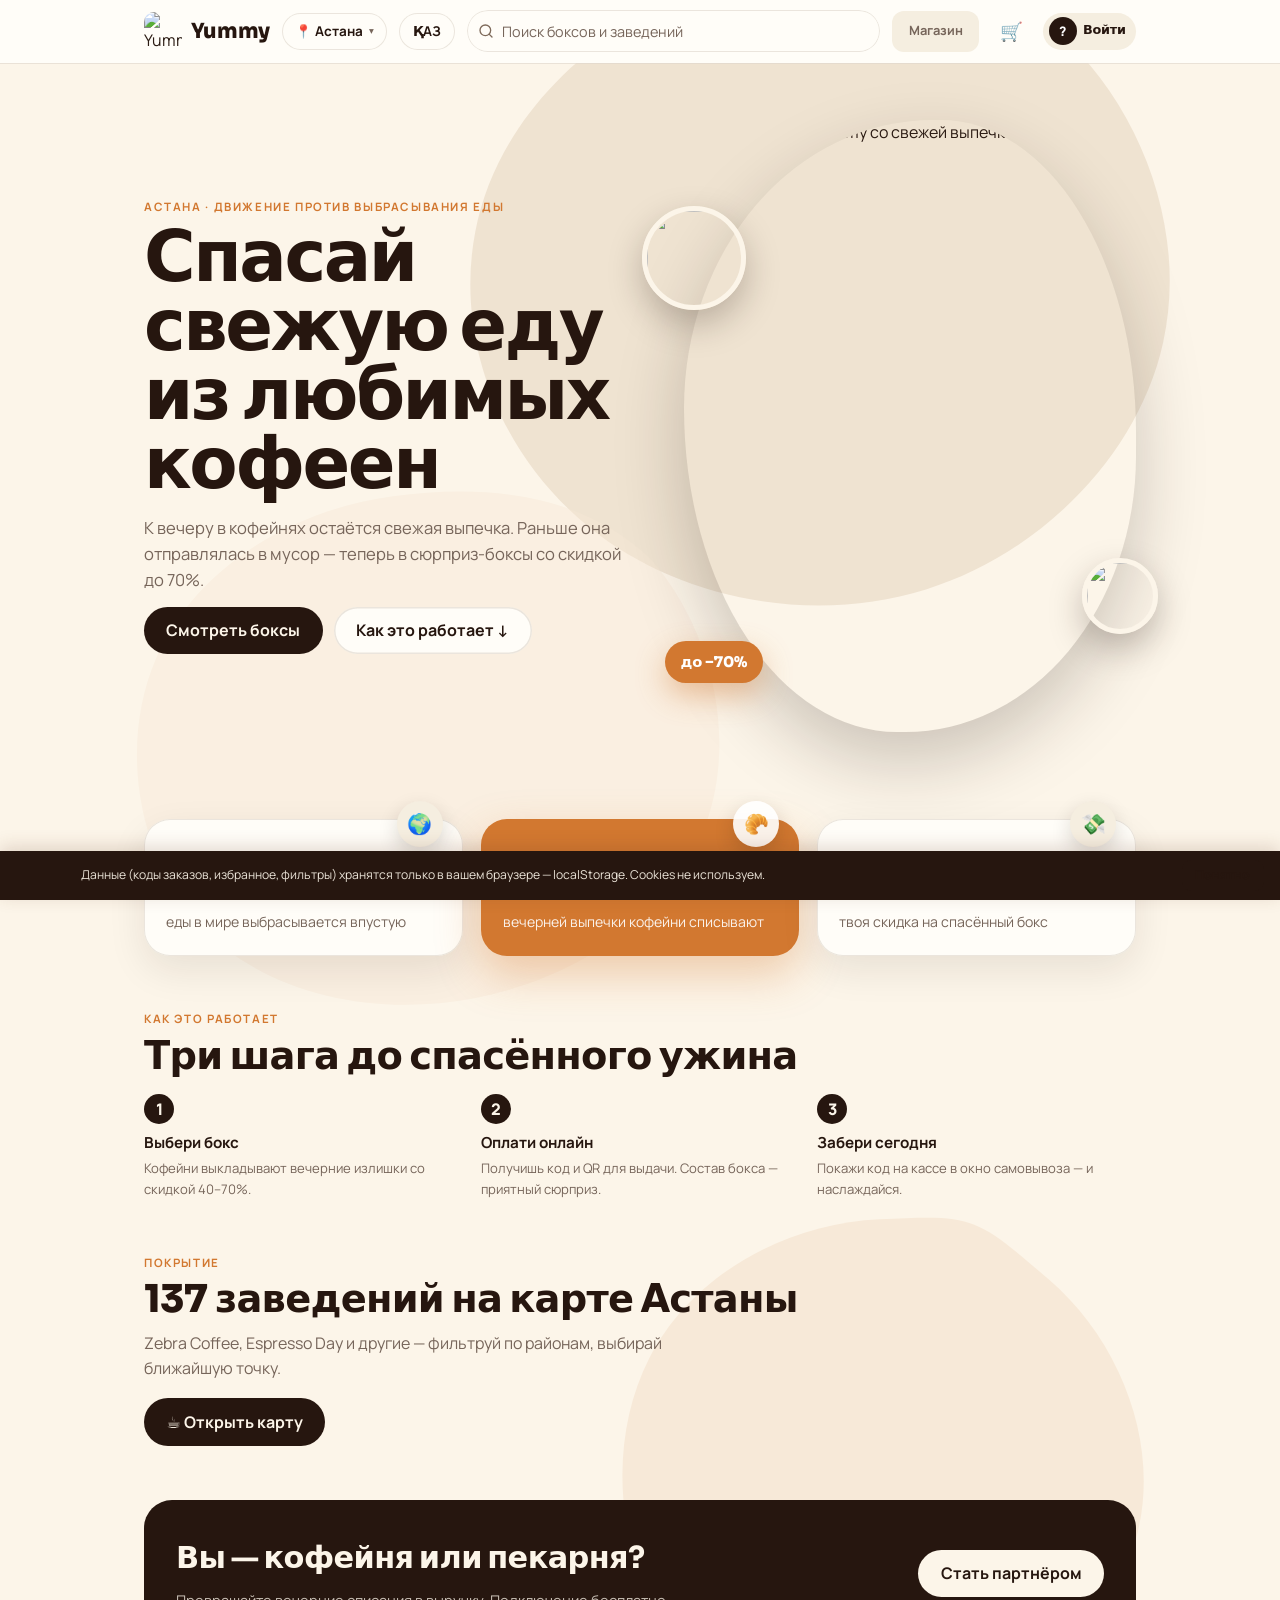
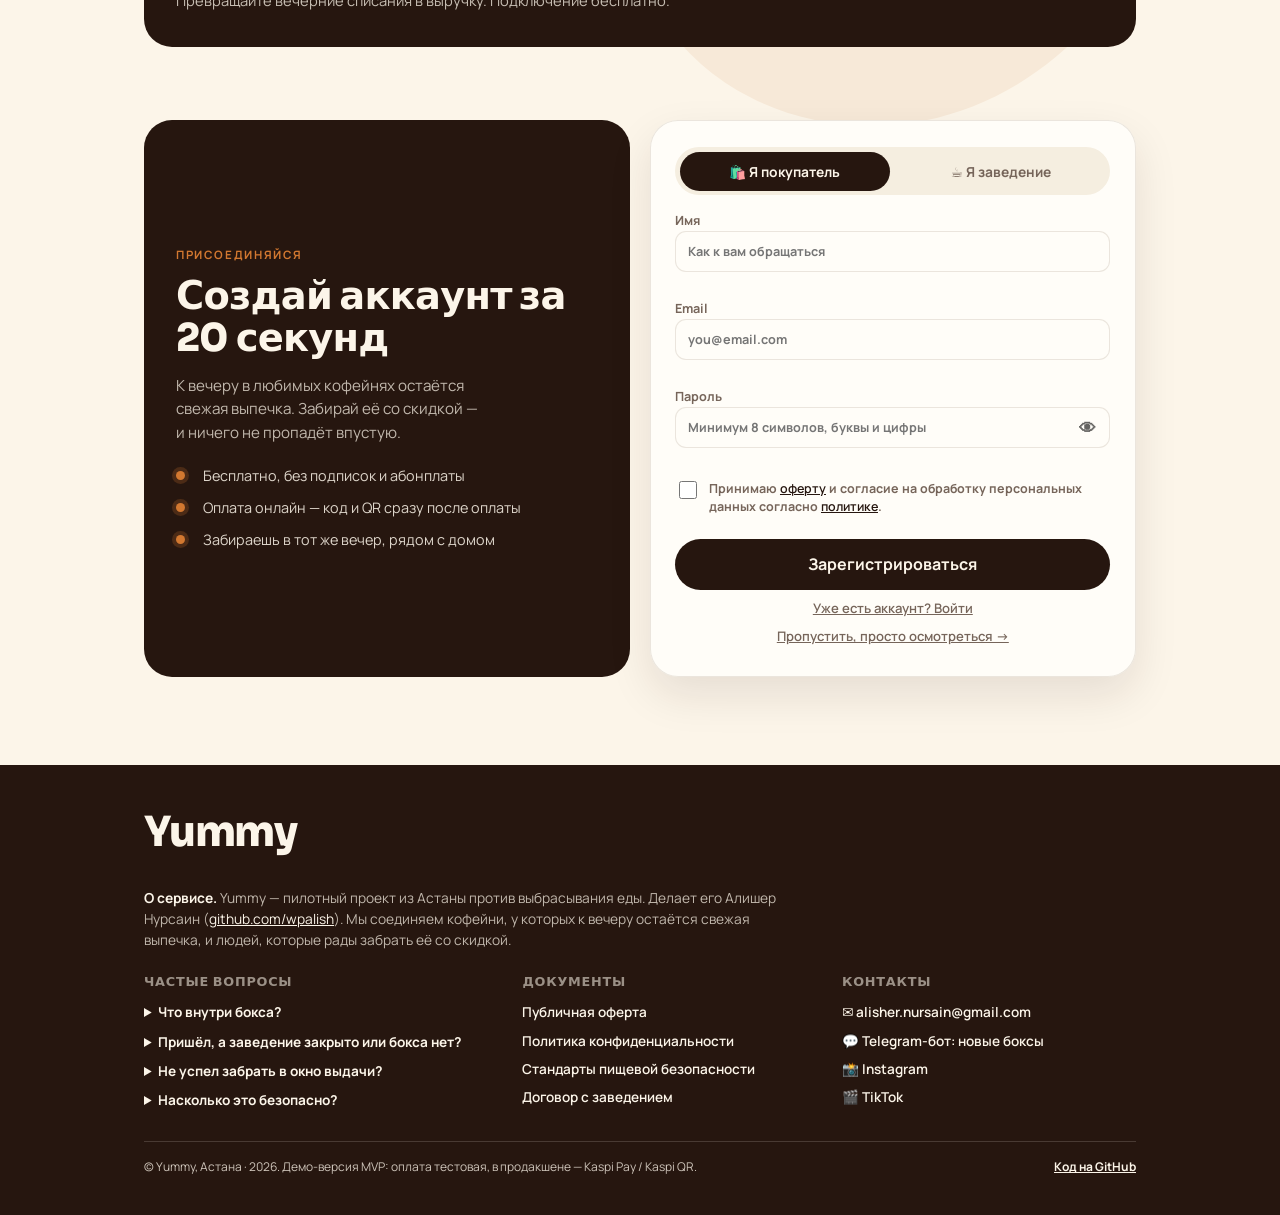
==== app/static/index.html @ cc829518 "feat(checkout): отдельный экран оформления заказа Фаза 4 редизайна — финальная. Оплата переехала из " ====
<!doctype html>
<html lang="ru">
<head>
<meta charset="utf-8" />
<meta name="viewport" content="width=device-width, initial-scale=1" />
<title>Yummy — сюрприз-боксы со скидкой до 70% · Астана</title>
<meta name="description" content="Yummy — сервис спасения еды в Астане: кофейни и пекарни продают свежие остатки дня сюрприз-боксами со скидкой 40–70%. Бронируй онлайн, забирай рядом." />
<meta name="theme-color" content="#FAF4E8" />
<meta property="og:title" content="Yummy — спасай еду, экономь" />
<meta property="og:description" content="Сюрприз-боксы из кофеен и пекарен Астаны со скидкой до 70%. Бронируй и забирай сегодня." />
<meta property="og:image" content="https://wpalish.github.io/yummy/img/hero.jpg" />
<meta property="og:url" content="https://wpalish.github.io/yummy/" />
<meta property="og:site_name" content="Yummy" />
<meta property="og:locale" content="ru_RU" />
<meta property="og:type" content="website" />
<meta name="twitter:card" content="summary_large_image" />
<link rel="canonical" href="https://wpalish.github.io/yummy/" />
<!-- perf (в духе Gatsby): ранние соединения с CDN + preload hero -->
<link rel="preconnect" href="https://unpkg.com" crossorigin />
<link rel="preconnect" href="https://cdn.jsdelivr.net" crossorigin />
<link rel="preconnect" href="https://fonts.googleapis.com" />
<link rel="preconnect" href="https://fonts.gstatic.com" crossorigin />
<link rel="dns-prefetch" href="https://tile.openstreetmap.org" />
<link rel="stylesheet" href="https://fonts.googleapis.com/css2?family=Sora:wght@700;800&family=Manrope:wght@400;600;700;800&display=swap" />
<link rel="apple-touch-icon" href="/static/img/logo.png" />
<link rel="manifest" href="/static/manifest.json" />
<script type="application/ld+json">{"@context":"https://schema.org","@type":"WebSite","name":"Yummy","url":"https://wpalish.github.io/yummy/","description":"Сюрприз-боксы из кофеен и пекарен Астаны со скидкой до 70%","inLanguage":"ru"}</script>
<link rel="icon" type="image/png" href="/static/img/favicon.png" />
<link rel="stylesheet" href="https://unpkg.com/leaflet@1.9.4/dist/leaflet.css" integrity="sha384-sHL9NAb7lN7rfvG5lfHpm643Xkcjzp4jFvuavGOndn6pjVqS6ny56CAt3nsEVT4H" crossorigin="anonymous" />
<style>
  :root{
    /* дизайн-система из Lovable-макета: тёплый крем + чернильные пилюли, Sora/Manrope */
    --bg:oklch(97.2% .018 82); --card:oklch(99.5% .008 82);
    --brown:oklch(22% .03 45); --brown-l:oklch(42% .035 50);
    --accent:oklch(66% .14 55);
    --yellow:oklch(22% .03 45); --yellow-h:oklch(30% .035 45); --yellow-l:oklch(94% .025 80);
    --cream:oklch(95% .02 82); --cream-d:oklch(91% .022 80); --border:oklch(88% .018 78 / .6);
    --txt:oklch(24% .03 45); --txt2:oklch(52% .028 55); --red:#E84855; --green:#3E9142;
    --ink:oklch(22% .03 45); --on-ink:oklch(97.2% .018 82);
    --ease:cubic-bezier(.16,1,.3,1);
    --font-h:"Sora",ui-sans-serif,system-ui,sans-serif;
    font-family:"Manrope",ui-sans-serif,system-ui,-apple-system,"Segoe UI",Roboto,sans-serif;
  }
  h1,h2,h3,h4,.nm,.pageh,.code{font-family:var(--font-h);letter-spacing:-.02em;}
  *{box-sizing:border-box;}
  /* Декоративные формы лендинга намеренно выходят за контейнер. overflow-x:hidden
     на body НЕ клиппит их (свойство пробрасывается на вьюпорт, body перестаёт быть
     клиппером) — поэтому clip, он режет без создания скролл-контейнера. hidden
     оставлен строкой выше как фолбэк для старых браузеров. */
  html{overflow-x:hidden;overflow-x:clip;}
  body{margin:0;background:var(--bg);color:var(--txt);line-height:1.55;overflow-x:hidden;overflow-x:clip;}
  :focus-visible{outline:3px solid var(--yellow);outline-offset:2px;border-radius:6px;}
  .skip{position:absolute;left:-9999px;top:0;background:var(--brown);color:#fff;padding:.6rem 1rem;
    border-radius:0 0 12px 0;z-index:100;font-weight:700;text-decoration:none;}
  .skip:focus{left:0;}
  button{font:inherit;cursor:pointer;}
  .hidden{display:none !important;}
  img{display:block;}
  a{color:var(--brown);}

  /* ===== HEADER ===== */
  header{position:sticky;top:0;z-index:50;background:var(--card);box-shadow:0 1px 0 var(--border);}
  .topline{display:none;}
  .hwrap{max-width:1024px;margin:0 auto;padding:.65rem 1rem;}
  .hrow{display:flex;align-items:center;gap:.75rem;}
  .logo{display:flex;align-items:center;gap:.55rem;flex:none;}
  .logo img{width:38px;height:38px;border-radius:10px;}
  .logo .nm{font-weight:800;font-size:1.3rem;line-height:1.1;color:var(--ink);}
  .logo .tg{display:none;}
  .loc{display:flex;align-items:center;gap:.35rem;background:var(--card);border:0;border-radius:999px;
    box-shadow:0 0 0 1px var(--border) inset;
    padding:.5rem .85rem;font-size:.84rem;font-weight:700;color:var(--ink);white-space:nowrap;}
  .loc:hover{background:var(--cream-d);}
  .search{flex:1;min-width:0;}
  .search input{width:100%;height:42px;border:0;border-radius:999px;background:var(--card);color:var(--txt);
    font:inherit;font-size:.9rem;padding:0 .9rem 0 2.2rem;outline:none;box-shadow:0 0 0 1px var(--border) inset;
    background-image:url("data:image/svg+xml,%3Csvg xmlns='http://www.w3.org/2000/svg' width='16' height='16' viewBox='0 0 24 24' fill='none' stroke='%237E6A5A' stroke-width='2' stroke-linecap='round' stroke-linejoin='round'%3E%3Ccircle cx='11' cy='11' r='8'/%3E%3Cline x1='21' y1='21' x2='16.65' y2='16.65'/%3E%3C/svg%3E");
    background-repeat:no-repeat;background-position:11px center;}
  .search input::placeholder{color:var(--txt2);}
  .search input:focus{box-shadow:0 0 0 2px var(--yellow) inset;}
  .hbtn{position:relative;width:40px;height:40px;border:0;background:transparent;border-radius:12px;font-size:1.15rem;flex:none;}
  .hbtn:hover{background:var(--cream);}
  .hbtn .cnt{position:absolute;top:-2px;right:-2px;background:var(--red);color:#fff;font-size:.6rem;font-weight:800;
    min-width:15px;height:15px;border-radius:99px;display:grid;place-items:center;padding:0 3px;}
  .roles{display:none;gap:.2rem;background:var(--cream);padding:.22rem;border-radius:12px;flex:none;}
  .roles button{border:0;background:transparent;color:var(--txt2);font-weight:700;font-size:.8rem;padding:.42rem .8rem;border-radius:9px;}
  .roles button.on{background:var(--brown);color:#fff;}
  .acct{display:flex;align-items:center;gap:.4rem;border:0;background:var(--cream);border-radius:99px;padding:.3rem .35rem;flex:none;}
  .acct:hover{background:var(--cream-d);}
  .acct .av{width:28px;height:28px;border-radius:50%;background:var(--brown);color:#fff;display:grid;place-items:center;font-weight:800;font-size:.82rem;flex:none;}
  .acct .nm{font-size:.8rem;font-weight:700;color:var(--brown);max-width:90px;overflow:hidden;text-overflow:ellipsis;white-space:nowrap;padding-right:.3rem;}
  @media(max-width:559px){ .acct .nm{display:none;} }
  .msearch{margin-top:.6rem;}
  @media(min-width:760px){ .roles{display:flex;} .msearch{display:none;} }
  @media(max-width:759px){ .search.desk{display:none;} .logo .txt{display:none;} }

  main{max-width:1024px;margin:0 auto;padding:0 1rem 6rem;}
  @media(min-width:760px){ main{padding-bottom:3rem;} }

  /* ===== ЧИПЫ ===== */
  .cats{display:flex;gap:.55rem;overflow-x:auto;padding:.9rem 0 .25rem;scrollbar-width:none;}
  .cats::-webkit-scrollbar{display:none;}
  .cat{display:flex;flex-direction:row;align-items:center;gap:.35rem;border:0;background:var(--card);
    box-shadow:0 0 0 1px var(--border) inset;border-radius:999px;padding:.5rem 1rem;flex:none;
    font-size:.84rem;font-weight:600;color:var(--txt);transition:transform .15s var(--ease);}
  .cat .ic{font-size:1rem;}
  .cat.on{background:var(--ink);color:var(--on-ink);box-shadow:none;font-weight:700;}
  .cat:hover{transform:translateY(-1px);}
  .dists{display:flex;gap:.45rem;overflow-x:auto;padding:.65rem 0 .15rem;scrollbar-width:none;}
  .dists::-webkit-scrollbar{display:none;}
  .dist{border:0;background:var(--card);box-shadow:0 0 0 1px var(--border) inset;color:var(--txt2);
    font-size:.8rem;font-weight:600;padding:.42rem .85rem;border-radius:99px;white-space:nowrap;flex:none;}
  .dist.on{background:var(--brown);color:#fff;box-shadow:none;}

  /* ===== HERO ===== */
  .promo{margin-top:1.6rem;padding:0 0 .3rem;}
  .promo h1{margin:0;font-size:clamp(2.1rem,5vw,3rem);font-weight:800;color:var(--ink);line-height:1.05;}
  .promo .sub{margin-top:.55rem;font-size:.95rem;font-weight:500;color:var(--txt2);max-width:560px;}
  .cta-row{display:flex;align-items:center;gap:.7rem;margin-top:.9rem;flex-wrap:wrap;}
  .cta{border:0;border-radius:999px;font-weight:700;padding:.7rem 1.4rem;background:var(--ink);color:var(--on-ink);
    transition:background .15s,transform .15s var(--ease);}
  .cta:hover{background:var(--yellow-h);transform:translateY(-1px);}
  .caption{display:block;color:var(--accent);font-size:.72rem;font-weight:700;letter-spacing:.14em;text-transform:uppercase;margin-bottom:.4rem;}
  .cta-note{font-size:.76rem;font-weight:700;color:var(--brown-l);}
  .suggest{margin-top:2rem;display:flex;align-items:center;justify-content:space-between;gap:1.2rem;flex-wrap:wrap;
    background:var(--card);border-radius:24px;box-shadow:0 0 0 1px var(--border) inset;padding:1.5rem 1.6rem;}
  .suggest h3{margin:0;font-size:1.35rem;color:var(--ink);}
  .suggest p{margin:.25rem 0 0;color:var(--txt2);font-size:.9rem;}
  .suggest a{text-decoration:none;flex:none;}

  .sechead{display:flex;align-items:center;justify-content:space-between;margin:1.4rem 0 .8rem;gap:.8rem;}
  .sechead h2{margin:0;font-size:1.1rem;font-weight:800;color:var(--brown);}
  .viewtgl{display:flex;gap:.2rem;background:var(--cream);padding:.2rem;border-radius:10px;}
  .viewtgl button{border:0;background:transparent;color:var(--txt2);font-weight:700;font-size:.76rem;padding:.32rem .7rem;border-radius:8px;}
  .viewtgl button.on{background:var(--card);color:var(--brown);box-shadow:0 1px 3px rgba(101,54,36,.15);}
  #map{height:100%;min-height:380px;border-radius:20px;box-shadow:0 0 0 1px var(--border) inset;z-index:1;}
  .sectools{display:flex;align-items:center;gap:.5rem;}
  #sortBy{width:auto;font-size:.78rem;font-weight:700;color:var(--txt2);padding:.38rem 1.6rem .38rem .7rem;
    border-radius:10px;background:var(--cream);border:0;box-shadow:0 0 0 1px var(--border) inset;cursor:pointer;
    appearance:none;background-image:linear-gradient(45deg,transparent 50%,var(--txt2) 50%),
      linear-gradient(135deg,var(--txt2) 50%,transparent 50%);
    background-position:calc(100% - 15px) 52%,calc(100% - 10px) 52%;
    background-size:5px 5px,5px 5px;background-repeat:no-repeat;}

  /* Карта — сплит: слева прокручиваемый список боксов, справа липкая карта */
  .storesplit{display:grid;grid-template-columns:360px 1fr;gap:1rem;align-items:start;}
  .mapwrap{position:relative;height:min(74vh,660px);}
  .msidebar{max-height:min(74vh,660px);overflow-y:auto;display:flex;flex-direction:column;gap:.55rem;
    padding-right:.25rem;scrollbar-width:thin;}
  .geobtn{position:absolute;right:.75rem;bottom:.75rem;z-index:400;background:var(--card);color:var(--ink);
    border:0;border-radius:999px;padding:.55rem .9rem;font-size:.78rem;font-weight:700;
    box-shadow:0 6px 18px oklch(22% .03 45/.22);}
  .geobtn:hover{background:#fff;}
  /* Попап-карточка точки на карте */
  .mpop-wrap .leaflet-popup-content-wrapper{border-radius:18px;padding:0;overflow:hidden;
    box-shadow:0 18px 44px oklch(22% .03 45/.28);}
  .mpop-wrap .leaflet-popup-content{margin:0;width:auto!important;}
  .mpop img{width:100%;height:112px;object-fit:cover;display:block;}
  .mpop-b{padding:.7rem .8rem .8rem;font-family:inherit;}
  .mpop-b b{font-size:.95rem;color:var(--ink);font-family:var(--font-h);}
  .mpop-b .s{font-size:.8rem;color:var(--txt);margin-top:.1rem;}
  .mpop-b .m{font-size:.72rem;color:var(--txt2);margin:.25rem 0 .4rem;}
  .mpop-b .pr{display:flex;align-items:baseline;gap:.4rem;margin-bottom:.55rem;flex-wrap:nowrap;white-space:nowrap;}
  .mpop-b .pr b{font-size:1.15rem;font-family:var(--font-h);}
  .mpop-b .pr s{color:var(--txt2);font-size:.78rem;font-weight:400;}
  .mpop-b .pr .dsc{color:var(--green);font-weight:800;font-size:.78rem;}
  .mpop-cta{width:100%;background:var(--ink);border:0;padding:.6rem;border-radius:999px;font-weight:700;
    color:var(--on-ink);cursor:pointer;font-family:inherit;font-size:.85rem;}
  .mpop-cta:hover{background:var(--yellow-h);}
  .mpop-b .n{font-size:.72rem;color:var(--txt2);text-align:center;margin-top:.35rem;}
  .mpop-b a{display:block;text-align:center;margin-top:.4rem;font-size:.74rem;font-weight:700;}
  /* Строка бокса в сайдбаре: фото, название, заведение, цена */
  .mrow{display:flex;gap:.7rem;align-items:center;background:var(--card);border-radius:16px;padding:.55rem;
    box-shadow:0 0 0 1px var(--border) inset;cursor:pointer;transition:box-shadow .15s,transform .15s var(--ease);}
  .mrow:hover,.mrow.on{box-shadow:0 0 0 2px var(--accent) inset;transform:translateY(-1px);}
  .mrow img{width:56px;height:56px;border-radius:12px;object-fit:cover;flex:none;}
  .mrow .g{min-width:0;flex:1;}
  .mrow b{display:block;font-size:.86rem;color:var(--ink);white-space:nowrap;overflow:hidden;text-overflow:ellipsis;}
  .mrow .v{font-size:.74rem;color:var(--txt2);white-space:nowrap;overflow:hidden;text-overflow:ellipsis;}
  .mrow .p{font-size:.74rem;color:var(--txt2);margin-top:.15rem;}
  .mrow .pr{font-family:var(--font-h);font-weight:800;font-size:.95rem;color:var(--ink);flex:none;}
  @media(max-width:860px){
    .storesplit{grid-template-columns:1fr;}
    .mapwrap{height:340px;}
    .msidebar{max-height:none;}
  }

  /* ===== ОФОРМЛЕНИЕ ЗАКАЗА ===== */
  .ck-back{background:0;border:0;color:var(--txt2);font-weight:700;font-size:.84rem;padding:.4rem 0;margin-top:1rem;}
  .ck-back:hover{color:var(--ink);}
  .ckgrid{display:grid;grid-template-columns:1.15fr .85fr;gap:1.2rem;align-items:start;}
  @media(max-width:860px){ .ckgrid{grid-template-columns:1fr;} }
  .ckc{background:var(--card);border-radius:24px;padding:1.3rem 1.4rem;margin-bottom:1.1rem;
    box-shadow:0 12px 32px oklch(22% .03 45/.07),0 0 0 1px var(--border) inset;}
  .ckc h3{margin:0 0 .9rem;font-size:1.05rem;font-weight:800;color:var(--ink);}
  /* Способ оплаты — плитки; у нас только Kaspi, чужие платёжные бренды не рисуем */
  .paym{display:flex;gap:.7rem;flex-wrap:wrap;}
  .paym label{display:flex;align-items:center;gap:.7rem;flex:1;min-width:190px;margin:0;cursor:pointer;
    background:var(--cream);border-radius:16px;padding:.9rem 1rem;box-shadow:0 0 0 1px var(--border) inset;
    transition:box-shadow .15s;font-size:.9rem;font-weight:700;color:var(--ink);}
  .paym label:has(input:checked){box-shadow:0 0 0 2px var(--ink) inset;background:var(--card);}
  .paym input{width:18px;height:18px;flex:none;accent-color:var(--ink);margin:0;}
  .paym .pay-l{display:flex;align-items:center;gap:.5rem;}
  .paym .kaspi{background:#F14635;color:#fff;font-weight:800;font-size:.72rem;padding:.2rem .5rem;border-radius:6px;}
  .ck-pickup b{color:var(--ink);}
  .ck-map{height:170px;border-radius:14px;margin-top:.7rem;box-shadow:0 0 0 1px var(--border) inset;}
  /* Сводка заказа */
  .cksum{position:sticky;top:5rem;}
  .cksum .ph{width:100%;height:150px;object-fit:cover;border-radius:16px;margin-bottom:.9rem;}
  .cksum .save{color:var(--green);font-weight:800;}
  .ck-total{display:flex;justify-content:space-between;align-items:baseline;padding-top:.7rem;margin-top:.5rem;
    border-top:1px solid var(--border);font-weight:800;color:var(--ink);}
  .ck-total b{font-family:var(--font-h);font-size:1.4rem;}

  /* ===== ЛИЧНЫЙ КАБИНЕТ ===== */
  .acc{display:grid;grid-template-columns:220px 1fr;gap:1.4rem;align-items:start;margin-top:1.4rem;}
  .accnav{position:sticky;top:5rem;display:flex;flex-direction:column;gap:.25rem;background:var(--ink);
    border-radius:22px;padding:.7rem;}
  .accnav button{text-align:left;border:0;background:transparent;color:oklch(97.2% .018 82/.72);
    font-weight:700;font-size:.88rem;padding:.7rem .85rem;border-radius:14px;transition:.15s;}
  .accnav button:hover{background:oklch(97.2% .018 82/.1);color:var(--on-ink);}
  .accnav button.on{background:var(--on-ink);color:var(--ink);}
  .acch{margin:0 0 .9rem;font-family:var(--font-h);font-size:1.5rem;font-weight:800;color:var(--ink);letter-spacing:-.02em;}
  /* «Мой вклад» — крупные карточки с круглой иконкой */
  .impact{display:grid;grid-template-columns:1fr 1fr;gap:1rem;margin-bottom:1.8rem;}
  /* Прямые потомки: иначе стиль карточки достаётся и вложенному блоку с текстом */
  .impact>div{display:flex;align-items:center;gap:1rem;background:var(--card);border-radius:22px;padding:1.3rem;
    box-shadow:0 12px 32px oklch(22% .03 45/.08),0 0 0 1px var(--border) inset;}
  .impact .ic{width:56px;height:56px;border-radius:50%;display:grid;place-items:center;font-size:1.6rem;
    background:var(--cream);flex:none;}
  .impact b{display:block;font-family:var(--font-h);font-size:1.9rem;font-weight:800;color:var(--ink);
    letter-spacing:-.03em;white-space:nowrap;}
  .impact span{font-size:.84rem;color:var(--txt2);}
  @media(max-width:860px){ .acc{grid-template-columns:1fr;} .accnav{position:static;flex-direction:row;overflow-x:auto;}
    .accnav button{white-space:nowrap;} .impact{grid-template-columns:1fr;} }
  /* Таблица заказов */
  .otable{width:100%;border-collapse:collapse;font-size:.86rem;}
  .otable th{text-align:left;font-size:.72rem;text-transform:uppercase;letter-spacing:.05em;color:var(--txt2);
    font-weight:800;padding:.6rem .7rem;border-bottom:1px solid var(--border);}
  .otable td{padding:.75rem .7rem;border-bottom:1px solid var(--border);vertical-align:middle;}
  .otable tr:last-child td{border-bottom:0;}
  .otable .cd{font-weight:800;color:var(--ink);font-family:var(--font-h);}
  .otwrap{background:var(--card);border-radius:22px;padding:.5rem .6rem;overflow-x:auto;
    box-shadow:0 0 0 1px var(--border) inset;}
  /* Сохранённые заведения */
  .savg{display:grid;grid-template-columns:repeat(auto-fill,minmax(210px,1fr));gap:1rem;}
  .savc{position:relative;border-radius:20px;overflow:hidden;background:var(--card);
    box-shadow:0 0 0 1px var(--border) inset;}
  .savc img{width:100%;height:128px;object-fit:cover;}
  .savc .n{display:flex;align-items:center;justify-content:space-between;gap:.5rem;padding:.7rem .8rem;}
  .savc .n b{font-size:.9rem;color:var(--ink);}
  .savc .hb{background:0;border:0;font-size:1.15rem;color:var(--red);cursor:pointer;line-height:1;}

  /* ===== КАРТОЧКИ ===== */
  .grid{display:grid;grid-template-columns:repeat(auto-fill,minmax(255px,1fr));gap:1.1rem;}
  @media(max-width:560px){ .grid{grid-template-columns:repeat(2,1fr);gap:.75rem;} }
  .boxc{display:flex;flex-direction:column;overflow:hidden;border-radius:24px;background:var(--card);
    box-shadow:0 0 0 1px var(--border) inset;transition:box-shadow .15s,transform .15s var(--ease);cursor:pointer;}
  .boxc:hover{box-shadow:0 12px 28px oklch(22% .03 45/.12);transform:translateY(-2px);}
  .boxc .top{position:relative;aspect-ratio:4/3;background:var(--cream) center/cover no-repeat;}
  .bdg{position:absolute;border-radius:999px;font-weight:700;padding:.22rem .65rem;font-size:.74rem;}
  .b-disc{top:.6rem;left:.6rem;background:oklch(22% .03 45/.9);color:var(--on-ink);font-weight:700;}
  .b-left{top:.72rem;right:.75rem;background:transparent;color:rgba(255,255,255,.95);font-size:.72rem;
    font-weight:600;text-shadow:0 1px 6px rgba(0,0,0,.45);padding:0;}
  .b-left.fomo{background:var(--red);color:#fff;text-shadow:none;padding:.22rem .65rem;top:.6rem;}
  .b-cat{display:none;}
  .trow{display:flex;justify-content:space-between;align-items:flex-start;gap:.5rem;}
  .rt{border:0;background:var(--yellow-l);color:var(--brown);border-radius:999px;padding:.2rem .6rem;
    font-size:.74rem;font-weight:700;flex:none;cursor:pointer;}
  .ven{font-size:.84rem;color:var(--txt2);font-weight:600;}
  .meta2{font-size:.76rem;color:var(--txt2);}
  .b-fav{position:absolute;bottom:.5rem;right:.5rem;border:0;width:30px;height:30px;border-radius:50%;
    background:rgba(255,255,255,.94);color:#C9B8A8;font-size:1rem;line-height:1;cursor:pointer;
    transition:transform .15s var(--ease),color .15s;}
  .b-fav:hover{transform:scale(1.12);}
  .b-fav.on{color:var(--red);}
  .boxc .body{display:flex;flex-direction:column;gap:.32rem;padding:.85rem .95rem 1rem;flex:1;}
  .boxc h3{margin:0;font-size:.95rem;font-weight:800;color:var(--brown);line-height:1.28;}
  .boxc .meta{font-size:.76rem;color:var(--txt2);}
  .boxc .meta b{color:var(--brown-l);font-weight:700;}
  .boxc .time{font-size:.74rem;color:var(--txt2);font-weight:600;}
  .boxc .price{margin-top:auto;display:flex;align-items:baseline;gap:.55rem;padding-top:.5rem;}
  .boxc .price b{font-size:1.35rem;color:var(--ink);font-family:var(--font-h);letter-spacing:-.02em;}
  .boxc .price s{font-size:.82rem;color:var(--txt2);}
  .empty{grid-column:1/-1;color:var(--txt2);text-align:center;padding:2.2rem 1rem;font-size:.92rem;}

  /* skeleton */
  .sk{border-radius:16px;overflow:hidden;background:var(--card);box-shadow:0 0 0 1px var(--border) inset;}
  .sk .a{aspect-ratio:4/3;} .sk .b{height:14px;margin:.85rem .95rem .4rem;border-radius:7px;}
  .sk .c{height:11px;margin:0 .95rem .9rem;width:60%;border-radius:7px;}
  .sk .a,.sk .b,.sk .c{background:linear-gradient(90deg,var(--cream) 25%,var(--cream-d) 50%,var(--cream) 75%);
    background-size:200% 100%;animation:shimmer 1.1s infinite;}
  @keyframes shimmer{to{background-position:-200% 0;}}

  /* ===== ГРАФИКИ АДМИНКИ (в духе Dash) ===== */
  .charts{display:grid;grid-template-columns:repeat(3,1fr);gap:.9rem;margin-bottom:1.1rem;}
  @media(max-width:820px){ .charts{grid-template-columns:1fr;} }
  .chart{background:var(--card);box-shadow:0 0 0 1px var(--border) inset;border-radius:16px;padding:1rem 1.1rem;}
  .chart h4{margin:0 0 .7rem;font-size:.76rem;text-transform:uppercase;letter-spacing:.06em;color:var(--txt2);}
  .chart .leg{display:flex;flex-wrap:wrap;gap:.35rem .8rem;margin-top:.6rem;font-size:.76rem;color:var(--txt2);}
  .chart .leg i{display:inline-block;width:9px;height:9px;border-radius:3px;margin-right:.3rem;vertical-align:middle;}
  .chart .brow{display:flex;align-items:center;gap:.55rem;margin:.4rem 0;font-size:.8rem;}
  .chart .brow .nm{flex:none;width:96px;color:var(--txt);white-space:nowrap;overflow:hidden;text-overflow:ellipsis;}
  .chart .brow .bar{flex:1;height:12px;border-radius:6px;background:var(--cream-d);overflow:hidden;}
  .chart .brow .bar i{display:block;height:100%;border-radius:6px;background:var(--accent);transition:width .5s var(--ease);}
  .chart .brow .val{flex:none;font-weight:700;color:var(--brown);font-size:.76rem;}
  .gauge-wrap{position:relative;text-align:center;}
  .gauge-wrap .lbl{position:absolute;left:0;right:0;top:52%;transform:translateY(-50%);font-weight:800;font-size:1.5rem;color:var(--brown);}
  .gauge-wrap .sub{font-size:.74rem;color:var(--txt2);margin-top:-.3rem;}

  /* ===== ЗАВЕДЕНИЯ (venues) ===== */
  .cta.sec2{background:var(--card);color:var(--brown);box-shadow:0 0 0 1.5px var(--border) inset;}
  .cta.sec2:hover{background:var(--cream);}
  /* круглые градиентные чипы сетей (горизонтальный скролл) */
  .chainf{display:flex;gap:.7rem;padding:.5rem 0 .2rem;overflow-x:auto;scrollbar-width:none;}
  .chainf::-webkit-scrollbar{display:none;}
  .chainf button{flex:none;border:0;background:none;display:flex;flex-direction:column;align-items:center;
    gap:.35rem;width:74px;cursor:pointer;color:var(--txt2);font-weight:700;font-size:.72rem;line-height:1.05;
    text-align:center;transition:.15s var(--ease);}
  .chainf button .ring{width:64px;height:64px;border-radius:50%;display:grid;place-items:center;
    background:linear-gradient(140deg,var(--brown),#3d2a1e);box-shadow:0 3px 10px rgba(101,54,36,.2);
    overflow:hidden;transition:.15s var(--ease);}
  .chainf button .ring img{width:100%;height:100%;object-fit:cover;}
  .chainf button .ring .em{font-size:1.5rem;color:#fff;}
  .chainf button.on{color:var(--brown);}
  .chainf button.on .ring{box-shadow:0 0 0 3px var(--card),0 0 0 6px var(--orange,#EE7B4D),0 4px 12px rgba(101,54,36,.28);}
  .chainf button:hover .ring{transform:translateY(-2px);}
  #vmap{height:420px;border-radius:16px;box-shadow:0 0 0 1px var(--border) inset;z-index:1;}
  .venues{display:grid;grid-template-columns:repeat(auto-fill,minmax(300px,1fr));gap:1.1rem;}
  @media(max-width:640px){ .venues{grid-template-columns:1fr;} }
  /* фото-карточка заведения: снимок + тёмная панель снизу */
  .vcard{position:relative;border-radius:22px;overflow:hidden;cursor:pointer;background:var(--ink);
    aspect-ratio:4/3.4;box-shadow:0 6px 20px rgba(101,54,36,.14);transition:transform .18s var(--ease),box-shadow .18s;}
  .vcard:hover{transform:translateY(-3px);box-shadow:0 14px 32px rgba(101,54,36,.22);}
  .vcard .ph{position:absolute;inset:0;width:100%;height:100%;object-fit:cover;}
  .vcard .badge{position:absolute;top:.7rem;left:.7rem;width:42px;height:42px;border-radius:12px;
    background:#fff;padding:3px;box-shadow:0 2px 8px rgba(0,0,0,.25);z-index:2;}
  .vcard .badge img{width:100%;height:100%;object-fit:contain;border-radius:9px;}
  .vcard .badge.em{display:grid;place-items:center;font-size:1.3rem;}
  .vcard .ribbon{position:absolute;top:0;right:.9rem;width:26px;height:38px;z-index:2;
    background:var(--orange,#EE7B4D);clip-path:polygon(0 0,100% 0,100% 100%,50% 82%,0 100%);
    box-shadow:0 2px 6px rgba(0,0,0,.2);}
  .vcard .panel{position:absolute;left:.55rem;right:.55rem;bottom:.55rem;z-index:2;
    background:rgba(28,22,18,.92);backdrop-filter:blur(3px);border-radius:16px;padding:.75rem .85rem;color:#fff;}
  .vcard .panel h3{margin:0;font-size:1.25rem;font-weight:800;color:#fff;letter-spacing:-.02em;
    white-space:nowrap;overflow:hidden;text-overflow:ellipsis;}
  .vcard .panel .row{display:flex;align-items:center;gap:.4rem;margin-top:.2rem;font-size:.82rem;font-weight:700;}
  .vcard .panel .star{color:#FFC53D;}
  .vcard .panel .dot{color:rgba(255,255,255,.5);}
  .vcard .panel .vd{color:rgba(255,255,255,.75);font-weight:600;}
  .vcard .panel .offer{margin-top:.35rem;font-size:.8rem;line-height:1.3;color:rgba(255,255,255,.85);}
  .vcard .panel .offer b{color:var(--orange,#EE7B4D);font-weight:800;}
  .vgroup-h{display:flex;align-items:baseline;gap:.5rem;margin:1.3rem 0 .7rem;}
  .vgroup-h h3{margin:0;font-size:1.02rem;color:var(--brown);font-weight:800;}
  .vgroup-h span{font-size:.8rem;color:var(--txt2);font-weight:600;}
  .vempty{color:var(--txt2);text-align:center;padding:2rem;font-size:.92rem;grid-column:1/-1;}
  .leaflet-popup-content b{color:var(--brown);}

  /* ===== BOTTOM NAV ===== */
  .bnav{position:fixed;left:0;right:0;bottom:0;z-index:50;background:var(--card);border-top:1px solid var(--border);
    display:flex;justify-content:space-around;padding:.35rem .5rem calc(.35rem + env(safe-area-inset-bottom));}
  .bnav button{display:flex;flex-direction:column;align-items:center;gap:.1rem;border:0;background:transparent;
    color:var(--txt2);font-size:.62rem;font-weight:600;padding:.3rem .8rem;border-radius:12px;}
  .bnav button.on{color:var(--brown);font-weight:800;}
  .bnav .ic{font-size:1.2rem;}
  @media(min-width:760px){ .bnav{display:none;} }

  /* ===== МОДАЛКА ===== */
  /* ===== ЛЕНДИНГ (scroll-история) ===== */
  .reveal{opacity:0;transform:translateY(26px);transition:opacity .7s var(--ease),transform .7s var(--ease);}
  .reveal.in{opacity:1;transform:none;}
  @media(prefers-reduced-motion:reduce){ .reveal{opacity:1;transform:none;transition:none;} }
  .on-landing .bnav{display:none;}

  /* Органический фон-«потёк»: декоративный слой, вне потока и вне a11y-дерева.
     Формы выходят за контейнер — горизонтальный скролл гасим на body. */
  #view-landing{position:relative;}
  /* :not(.deco) — иначе id-селектор перебил бы position:absolute у слоя форм */
  #view-landing>*:not(.deco){position:relative;z-index:1;}
  .deco{position:absolute;inset:-2rem -50vw;z-index:0;pointer-events:none;overflow:hidden;}
  .deco svg{position:absolute;display:block;}
  .deco .b1{top:-6rem;right:44vw;width:52rem;opacity:.55;}
  .deco .b2{top:26rem;left:44vw;width:44rem;opacity:.4;}
  .deco .b3{top:74rem;right:46vw;width:40rem;opacity:.32;}
  @media(max-width:760px){ .deco{display:none;} }

  .lh{display:grid;grid-template-columns:1.05fr .95fr;align-items:center;gap:2.5rem;padding:3.6rem 0 3rem;min-height:64vh;}
  .lh-txt{min-width:0;}
  /* Крупнее контраст масштаба: заголовок задаёт тон всей странице */
  .lh-txt h1{margin:.25rem 0 0;font-size:clamp(2.6rem,6.4vw,4.4rem);font-weight:800;color:var(--ink);
    line-height:.98;letter-spacing:-.035em;}
  .lh-txt p{margin:1.05rem 0 0;font-size:1.04rem;color:var(--txt2);max-width:480px;}
  /* Фото-герой: органическая скруглённость + «чипы» с едой, ломающие рамку */
  .lh-img{position:relative;min-width:0;}
  .lh-img img.main{width:100%;aspect-ratio:4/3.4;object-fit:cover;
    border-radius:56% 44% 52% 48%/48% 52% 46% 54%;
    box-shadow:0 30px 70px oklch(22% .03 45/.22);}
  .lh-chip{position:absolute;border-radius:50%;object-fit:cover;box-shadow:0 14px 34px oklch(22% .03 45/.26);
    border:5px solid var(--bg);}
  .lh-chip.c1{width:104px;height:104px;left:-2.6rem;top:14%;}
  .lh-chip.c2{width:76px;height:76px;right:-1.4rem;bottom:16%;}
  .lh-badge{position:absolute;left:-1.2rem;bottom:8%;background:var(--accent);color:#fff;font-weight:800;
    font-family:var(--font-h);font-size:.92rem;letter-spacing:-.01em;padding:.6rem 1rem;border-radius:999px;
    box-shadow:0 12px 30px oklch(66% .14 55/.42);}
  @media(max-width:760px){
    .lh{grid-template-columns:1fr;padding:2rem 0 1.6rem;min-height:0;}
    .lh-img img.main{border-radius:32px;aspect-ratio:5/4;}
    .lh-chip,.lh-badge{display:none;}
  }

  /* Стат-карточки: парят, с круглым иконочным бейджем, средняя — акцентная */
  .l-stats{display:grid;grid-template-columns:repeat(3,1fr);gap:1.1rem;margin:2.4rem 0 0;}
  @media(max-width:640px){ .l-stats{grid-template-columns:1fr;gap:1.6rem;} }
  .l-stats div{position:relative;background:var(--card);border-radius:26px;padding:1.6rem 1.4rem 1.4rem;
    box-shadow:0 14px 38px oklch(22% .03 45/.09),0 0 0 1px var(--border) inset;
    transition:transform .25s var(--ease),box-shadow .25s var(--ease);}
  .l-stats div:hover{transform:translateY(-4px);box-shadow:0 22px 50px oklch(22% .03 45/.15),0 0 0 1px var(--border) inset;}
  .l-stats div .ic{position:absolute;top:-18px;right:20px;width:46px;height:46px;border-radius:50%;
    display:grid;place-items:center;font-size:1.25rem;background:var(--cream);
    box-shadow:0 8px 20px oklch(22% .03 45/.16);}
  .l-stats b{display:block;font-family:var(--font-h);font-size:2.6rem;font-weight:800;color:var(--ink);letter-spacing:-.03em;}
  .l-stats span{font-size:.88rem;color:var(--txt2);}
  /* Акцентом выделен главный оффер — цвет несёт смысл, а не декор */
  .l-stats div.hl{background:var(--accent);box-shadow:0 18px 44px oklch(66% .14 55/.34);}
  .l-stats div.hl b{color:#fff;}
  .l-stats div.hl span{color:oklch(100% 0 0/.9);}
  .l-stats div.hl .ic{background:oklch(100% 0 0/.9);}
  .l-sec{padding:3.4rem 0 0;}
  .l-sec h2{margin:.2rem 0 0;font-size:clamp(1.7rem,3.6vw,2.4rem);font-weight:800;color:var(--ink);line-height:1.1;}
  .l-sub{color:var(--txt2);max-width:560px;margin:.7rem 0 1.1rem;}
  .l-band{margin-top:3.4rem;background:var(--ink);border-radius:28px;padding:2.2rem 2rem;color:var(--on-ink);
    display:flex;align-items:center;justify-content:space-between;gap:1.4rem;flex-wrap:wrap;}
  .l-band h2{margin:0;font-size:clamp(1.4rem,3vw,1.9rem);color:var(--on-ink);}
  .l-band p{margin:.4rem 0 0;color:oklch(97.2% .018 82/.75);font-size:.92rem;}
  .cta.light{background:var(--on-ink);color:var(--ink);flex:none;}
  .cta.light:hover{background:#fff;}
  /* Регистрация — сплит: тёмная карточка-питч + форма (как в референсе) */
  .l-regsplit{display:grid;grid-template-columns:1fr 1fr;gap:1.2rem;align-items:stretch;margin-top:1.2rem;}
  @media(max-width:860px){ .l-regsplit{grid-template-columns:1fr;} }
  .l-regpitch{background:var(--ink);color:var(--on-ink);border-radius:28px;padding:2.2rem 2rem;
    display:flex;flex-direction:column;justify-content:center;}
  .l-regpitch .caption{color:var(--accent);}
  .l-regpitch h2{margin:.3rem 0 0;color:var(--on-ink);}
  .l-regpitch p{margin:.9rem 0 0;color:oklch(97.2% .018 82/.72);font-size:.95rem;max-width:34ch;}
  .l-perks{list-style:none;margin:1.3rem 0 0;padding:0;display:flex;flex-direction:column;gap:.6rem;}
  .l-perks li{position:relative;padding-left:1.7rem;font-size:.9rem;color:oklch(97.2% .018 82/.86);}
  .l-perks li::before{content:"";position:absolute;left:0;top:.42em;width:9px;height:9px;border-radius:50%;
    background:var(--accent);box-shadow:0 0 0 4px oklch(66% .14 55/.22);}
  .l-regcard{background:var(--card);border-radius:28px;
    box-shadow:0 18px 44px oklch(22% .03 45/.1),0 0 0 1px var(--border) inset;
    padding:1.7rem 1.6rem 1.8rem;}
  .roles2{display:flex;gap:.4rem;background:var(--cream);padding:.28rem;border-radius:999px;margin-bottom:1rem;}
  .roles2 button{flex:1;border:0;background:transparent;color:var(--txt2);font-weight:700;font-size:.86rem;
    padding:.55rem .6rem;border-radius:999px;transition:.15s;}
  .roles2 button.on{background:var(--ink);color:var(--on-ink);}

  /* ===== ОНБОРДИНГ / РЕГИСТРАЦИЯ ===== */
  .onb{position:fixed;inset:0;z-index:95;background:linear-gradient(160deg,var(--cream),var(--bg));
    display:grid;place-items:center;padding:1.2rem;overflow:auto;animation:fade .2s var(--ease);}
  .onb-card{background:var(--card);border-radius:22px;max-width:440px;width:100%;padding:1.6rem 1.5rem 1.7rem;
    box-shadow:0 20px 60px rgba(101,54,36,.2);animation:pop .3s var(--ease);}
  .onb-logo{display:flex;align-items:center;gap:.6rem;margin-bottom:.2rem;}
  .onb-logo img{width:44px;height:44px;border-radius:12px;}
  .onb-logo b{font-size:1.3rem;color:var(--brown);}
  .onb h2{margin:.9rem 0 .2rem;font-size:1.35rem;color:var(--brown);}
  .onb p.lead{margin:0 0 1.1rem;color:var(--txt2);font-size:.9rem;}
  .role-card{display:flex;align-items:center;gap:.9rem;width:100%;text-align:left;border:0;background:var(--cream);
    box-shadow:0 0 0 1px var(--border) inset;border-radius:15px;padding:1rem;margin-bottom:.7rem;transition:transform .15s var(--ease),box-shadow .15s;}
  .role-card:hover{transform:translateY(-2px);box-shadow:0 0 0 2px var(--yellow) inset;}
  .role-card .ic{font-size:1.9rem;flex:none;}
  .role-card .t{font-weight:800;color:var(--brown);font-size:1rem;}
  .role-card .d{font-size:.8rem;color:var(--txt2);margin-top:.1rem;}
  /* .l-regcard тоже: та же форма живёт и в онбординге, и в сплите лендинга */
  .onb .guest,.l-regcard .guest{display:block;width:100%;text-align:center;background:0;border:0;color:var(--txt2);
    font-size:.82rem;font-weight:600;margin-top:.4rem;text-decoration:underline;cursor:pointer;}
  .onb-back{background:0;border:0;color:var(--txt2);font-weight:700;font-size:.82rem;cursor:pointer;padding:0;margin-bottom:.3rem;}
  .ferr{display:block;color:var(--red);font-size:.74rem;font-weight:600;margin:.2rem 0 0 .1rem;min-height:.9rem;}
  .pw{position:relative;display:block;}
  .pw input{padding-right:2.6rem;}
  .pw-t{position:absolute;right:.5rem;top:50%;transform:translateY(-50%);background:0;border:0;font-size:1.05rem;cursor:pointer;opacity:.6;}
  .pw-t:hover{opacity:1;}
  .consent{display:flex;gap:.55rem;align-items:flex-start;margin:.9rem 0 .2rem;font-size:.78rem;color:var(--txt2);line-height:1.4;cursor:pointer;}
  .consent input{width:18px;height:18px;flex:none;margin-top:.05rem;accent-color:var(--ink);}
  .consent a{color:var(--ink);font-weight:600;cursor:pointer;text-decoration:underline;}

  .modal-bg{position:fixed;inset:0;background:rgba(70,40,25,.45);display:grid;place-items:center;padding:1rem;z-index:80;
    animation:fade .18s var(--ease);}
  .modal{background:var(--card);border-radius:20px;max-width:450px;width:100%;max-height:92vh;overflow:auto;
    animation:pop .28s var(--ease);}
  @keyframes fade{from{opacity:0;}}
  @keyframes pop{from{opacity:0;transform:translateY(18px) scale(.97);}}
  .modal .mh{height:165px;background:var(--cream) center/cover no-repeat;position:relative;}
  .modal .mc{padding:1.15rem 1.25rem 1.35rem;}
  .modal h3{margin:.1rem 0 .15rem;font-size:1.28rem;font-weight:800;color:var(--brown);}
  .x{position:absolute;top:.6rem;right:.7rem;background:rgba(255,255,255,.92);border:0;width:31px;height:31px;border-radius:50%;font-size:1rem;color:var(--brown);}
  .row{display:flex;justify-content:space-between;gap:1rem;font-size:.9rem;padding:.45rem 0;border-bottom:1px dashed var(--border);}
  .row span:first-child{color:var(--txt2);}
  .inside{background:var(--cream);border-radius:12px;padding:.7rem .85rem;font-size:.82rem;color:var(--txt);margin:.7rem 0 0;}
  .inside b{color:var(--brown);}
  .rules{background:var(--yellow-l);border-radius:12px;padding:.75rem .9rem;font-size:.79rem;color:var(--brown-l);margin:.85rem 0;}
  .rules b{color:var(--brown);}
  label{display:block;font-size:.79rem;font-weight:700;color:var(--txt2);margin:.6rem 0 .28rem;}
  input,select,textarea{width:100%;font:inherit;padding:.62rem .72rem;border:1px solid var(--border);border-radius:11px;background:var(--card);color:var(--txt);}
  input:focus,select:focus,textarea:focus{outline:2px solid var(--yellow);border-color:var(--yellow);}
  .btn{border:0;border-radius:999px;font-weight:700;padding:.82rem 1.1rem;width:100%;background:var(--ink);color:var(--on-ink);
    transition:background .15s,transform .15s var(--ease);}
  .btn:hover{background:var(--yellow-h);transform:translateY(-1px);}
  .btn:disabled{opacity:.55;}
  .btn.sec{background:var(--card);color:var(--ink);box-shadow:0 0 0 1px var(--border) inset;}
  .demo-pay{font-size:.71rem;color:var(--txt2);text-align:center;margin-top:.55rem;}
  .ok-wrap{text-align:center;}
  .ok-ic{font-size:2.6rem;animation:pop .5s var(--ease);}
  .qr{width:170px;height:170px;margin:.45rem auto .25rem;}
  .qr svg{width:100%;height:100%;}
  .code{font-size:1.6rem;font-weight:800;letter-spacing:.08em;color:var(--brown);}
  .rev{padding:.55rem 0;border-bottom:1px dashed var(--border);font-size:.86rem;}
  .rev b{color:var(--brown);} .rev .st{color:#E0A800;}

  /* ===== ПАРТНЁР/АДМИН ===== */
  h2.pageh{font-size:1.3rem;font-weight:800;color:var(--brown);margin:1.2rem 0 .2rem;}
  .sub{color:var(--txt2);font-size:.88rem;margin-bottom:1.1rem;}
  .cardp{background:var(--card);border-radius:16px;box-shadow:0 0 0 1px var(--border) inset;padding:1.05rem 1.15rem;margin-bottom:1.1rem;}
  .cardp h3{margin:0 0 .75rem;font-size:.74rem;text-transform:uppercase;letter-spacing:.07em;color:var(--txt2);}
  .two{display:grid;grid-template-columns:1fr 1fr;gap:.8rem;}
  @media(max-width:700px){ .two{grid-template-columns:1fr;} }
  .lrow{display:flex;align-items:center;gap:.65rem;padding:.6rem 0;border-bottom:1px solid var(--border);font-size:.87rem;}
  .lrow:last-child{border-bottom:0;}
  .lrow .g{flex:1;min-width:0;}
  .lrow b{color:var(--brown);}
  .tag{font-size:.68rem;font-weight:800;padding:.18rem .52rem;border-radius:8px;flex:none;}
  .t-paid{background:var(--yellow-l);color:var(--accent);}
  .t-issued{background:#E4F3E5;color:var(--green);}
  .t-expired{background:var(--cream-d);color:var(--txt2);}
  .t-refunded,.t-cancelled{background:#FDEBED;color:var(--red);}
  .stats{display:grid;grid-template-columns:repeat(4,1fr);gap:.75rem;margin-bottom:1.1rem;}
  @media(max-width:680px){ .stats{grid-template-columns:repeat(2,1fr);} }
  .stat{background:var(--card);box-shadow:0 0 0 1px var(--border) inset;border-radius:14px;padding:.9rem;text-align:center;}
  .stat b{display:block;font-size:1.35rem;color:var(--brown);}
  .stat span{font-size:.72rem;color:var(--txt2);font-weight:600;}
  .linkbtn{background:0;border:0;color:var(--brown-l);font-size:.74rem;font-weight:700;text-decoration:underline;padding:0;}

  /* ===== КАК ЭТО РАБОТАЕТ ===== */
  .hiw{margin-top:2rem;background:var(--card);border-radius:18px;box-shadow:0 0 0 1px var(--border) inset;padding:1.3rem 1.4rem;}
  .hiw h2{margin:0 0 1rem;font-size:1.1rem;font-weight:800;color:var(--brown);}
  .hiw-grid{display:grid;grid-template-columns:repeat(3,1fr);gap:1.1rem;}
  @media(max-width:680px){.hiw-grid{grid-template-columns:1fr;}}
  .hiw-step .n{display:inline-grid;place-items:center;width:30px;height:30px;border-radius:50%;background:var(--ink);
    color:var(--on-ink);font-weight:800;margin-bottom:.4rem;}
  .hiw-step b{display:block;color:var(--brown);font-size:.95rem;}
  .hiw-step p{margin:.25rem 0 0;font-size:.82rem;color:var(--txt2);}

  /* ===== COOKIE ===== */
  /* тонкая системная полоса снизу (не плавающая карточка — не читается как «глюк») */
  .cookiebar{position:fixed;left:0;right:0;bottom:calc(4.6rem + env(safe-area-inset-bottom));z-index:70;
    background:var(--ink);color:oklch(97.2% .018 82/.92);box-shadow:0 -4px 18px rgba(101,54,36,.18);
    padding:.55rem 1rem;display:flex;align-items:center;gap:.8rem;font-size:.76rem;}
  .cookiebar span{flex:1;max-width:1024px;margin:0 auto;}
  @media(min-width:760px){.cookiebar{bottom:0;}}
  .cookiebar button{border:0;border-radius:9px;background:var(--yellow);color:var(--brown);font-weight:800;padding:.4rem .85rem;flex:none;cursor:pointer;}

  /* ===== ФУТЕР (тёмный, как в макете) ===== */
  footer{background:var(--ink);color:var(--on-ink);margin-top:2.5rem;}
  .fwrap{max-width:1024px;margin:0 auto;padding:2.2rem 1rem 2.4rem;}
  .flogo{font-family:var(--font-h);font-weight:800;font-size:2.6rem;letter-spacing:-.03em;color:var(--on-ink);margin-bottom:1.4rem;}
  footer .fwrap>p{color:oklch(97.2% .018 82/.72)!important;}
  footer .fwrap>p b,footer .fwrap>p a{color:var(--on-ink)!important;}
  footer h4{color:oklch(97.2% .018 82/.55)!important;}
  footer summary{color:var(--on-ink)!important;}
  footer details p{color:oklch(97.2% .018 82/.82)!important;}
  .flinks a,.flinks button{color:var(--on-ink)!important;}
  .copy{color:oklch(97.2% .018 82/.78)!important;border-top:1px solid oklch(97.2% .018 82/.16)!important;}
  .copy a{color:var(--on-ink)!important;}
  .fgrid{display:grid;grid-template-columns:1.2fr 1fr 1fr;gap:1.6rem;}
  @media(max-width:760px){ .fgrid{grid-template-columns:1fr;} }
  footer h4{margin:0 0 .6rem;font-size:.8rem;text-transform:uppercase;letter-spacing:.06em;color:var(--txt2);}
  footer details{margin-bottom:.5rem;font-size:.85rem;}
  footer summary{cursor:pointer;font-weight:700;color:var(--brown);}
  footer details p{margin:.35rem 0 0;color:var(--txt2);font-size:.82rem;}
  .flinks{display:flex;flex-direction:column;gap:.45rem;font-size:.85rem;}
  .flinks button,.flinks a{background:0;border:0;padding:0;text-align:left;color:var(--brown);font-weight:600;font-size:.85rem;text-decoration:none;cursor:pointer;}
  .flinks button:hover,.flinks a:hover{text-decoration:underline;}
  .copy{margin-top:1.4rem;padding-top:1rem;border-top:1px solid var(--border);font-size:.75rem;color:var(--txt2);
    display:flex;justify-content:space-between;gap:1rem;flex-wrap:wrap;}
  .legal-txt{font-size:.84rem;color:var(--txt);} .legal-txt p{margin:.5rem 0;}

  #toast{position:fixed;left:50%;bottom:calc(4.6rem + env(safe-area-inset-bottom));transform:translate(-50%,2rem);
    background:var(--brown);color:#fff;padding:.62rem 1.15rem;border-radius:12px;font-size:.87rem;font-weight:600;
    opacity:0;pointer-events:none;transition:.25s var(--ease);z-index:90;max-width:90vw;}
  @media(min-width:760px){ #toast{bottom:1.4rem;} }
  #toast.show{opacity:1;transform:translate(-50%,0);}
  #toast.err{background:var(--red);}
  .noscript-bar{background:var(--red);color:#fff;text-align:center;padding:.7rem 1rem;font-weight:700;}
  #ptr{position:fixed;left:50%;transform:translateX(-50%);top:-60px;z-index:60;width:38px;height:38px;
    border-radius:50%;background:var(--card);box-shadow:0 4px 14px rgba(101,54,36,.25);
    display:grid;place-items:center;font-size:1.2rem;color:var(--brown);transition:top .2s var(--ease);}
</style>
</head>
<body>
  <a class="skip" href="#boxes">Перейти к боксам</a>
  <noscript><div class="noscript-bar">Для работы Yummy нужен включённый JavaScript.</div></noscript>
  <header>
    <div class="topline"></div>
    <div class="hwrap">
      <div class="hrow">
        <div class="logo"><img src="/static/img/logo.png" alt="Yummy — спасай еду" />
          <div class="txt"><div class="nm">Yummy</div><div class="tg">Спасай еду</div></div></div>
        <button class="loc" title="Город">📍 Астана <span style="font-size:.6rem;color:var(--txt2)">▾</span></button>
        <button class="loc" id="langBtn" title="Тіл / Язык" aria-label="Тіл / Язык"></button>
        <div class="search desk"><input id="q" placeholder="Поиск боксов и заведений" aria-label="Поиск боксов и заведений" /></div>
        <div class="roles">
          <button data-role="store" class="on">Магазин</button>
          <button data-role="partner">Партнёр</button>
          <button data-role="admin">Админ</button>
        </div>
        <button class="hbtn" title="Мои заказы" aria-label="Мои заказы" data-act="gotoOrders">🛒<span class="cnt hidden" id="cartCnt"></span></button>
        <button class="acct" id="acctBtn" aria-label="Профиль"></button>
      </div>
      <div class="msearch search"><input id="qm" placeholder="Поиск боксов и заведений" aria-label="Поиск боксов и заведений" /></div>
    </div>
  </header>

  <main>
    <!-- ===================== ЛЕНДИНГ (история → регистрация) ===================== -->
    <section id="view-landing" class="hidden">
      <!-- Декоративные «потёки» крема и шоколада. aria-hidden: смысла не несут. -->
      <div class="deco" aria-hidden="true">
        <svg class="b1" viewBox="0 0 600 520" fill="none" xmlns="http://www.w3.org/2000/svg">
          <path d="M486 68c62 54 96 145 78 226-18 81-88 152-171 178-83 26-179 7-243-45C86 375 53 292 68 214 83 136 146 73 224 41c78-32 200-27 262 27Z" fill="oklch(88% .035 74)"/>
        </svg>
        <svg class="b2" viewBox="0 0 600 520" fill="none" xmlns="http://www.w3.org/2000/svg">
          <path d="M498 96c54 62 74 158 44 232-30 74-110 126-196 142-86 16-178-4-232-62-54-58-70-154-38-228 32-74 112-126 202-138 90-12 166 2 220 54Z" fill="oklch(94% .03 72)"/>
        </svg>
        <svg class="b3" viewBox="0 0 600 520" fill="none" xmlns="http://www.w3.org/2000/svg">
          <path d="M470 60c70 60 106 160 82 244-24 84-108 152-198 170-90 18-186-14-238-84-52-70-60-178-20-256 40-78 128-126 216-130 88-4 88 -4 158 56Z" fill="oklch(88% .05 66)"/>
        </svg>
      </div>

      <div class="lh">
        <div class="lh-txt reveal">
          <span class="caption">Астана · движение против выбрасывания еды</span>
          <!-- Заголовок НЕ разбивать на узлы (<em>/<span>): i18n переводит каждый
               текстовый узел отдельно, а в казахском глагол уходит в конец фразы —
               пофрагментный перевод ломает грамматику (test_kz_coverage это ловит). -->
          <h1>Спасай свежую еду из любимых кофеен</h1>
          <p>К вечеру в кофейнях остаётся свежая выпечка. Раньше она отправлялась в мусор — теперь в сюрприз-боксы со скидкой до 70%.</p>
          <div class="cta-row">
            <button class="cta" data-act="guestStore">Смотреть боксы</button>
            <button class="cta sec2" data-act="scrollTo" data-a1="#l-how">Как это работает ↓</button>
          </div>
        </div>
        <div class="lh-img reveal">
          <img class="main" src="/static/img/hero.jpg" alt="Сюрприз-бокс Yummy со свежей выпечкой" width="720" height="612" loading="eager" fetchpriority="high" />
          <img class="lh-chip c1" src="/static/img/sweet.jpg" alt="" width="104" height="104" loading="lazy" />
          <img class="lh-chip c2" src="/static/img/dessert.jpg" alt="" width="76" height="76" loading="lazy" />
          <span class="lh-badge">до −70%</span>
        </div>
      </div>

      <div class="l-stats reveal">
        <div><span class="ic" aria-hidden="true">🌍</span><b>⅓</b><span>еды в мире выбрасывается впустую</span></div>
        <div class="hl"><span class="ic" aria-hidden="true">🥐</span><b>40%</b><span>вечерней выпечки кофейни списывают</span></div>
        <div><span class="ic" aria-hidden="true">💸</span><b>−70%</b><span>твоя скидка на спасённый бокс</span></div>
      </div>

      <div id="l-how" class="l-sec reveal">
        <span class="caption">Как это работает</span>
        <h2>Три шага до спасённого ужина</h2>
        <div class="hiw-grid" style="margin-top:1.1rem">
          <div class="hiw-step"><span class="n">1</span><b>Выбери бокс</b><p>Кофейни выкладывают вечерние излишки со скидкой 40–70%.</p></div>
          <div class="hiw-step"><span class="n">2</span><b>Оплати онлайн</b><p>Получишь код и QR для выдачи. Состав бокса — приятный сюрприз.</p></div>
          <div class="hiw-step"><span class="n">3</span><b>Забери сегодня</b><p>Покажи код на кассе в окно самовывоза — и наслаждайся.</p></div>
        </div>
      </div>

      <div class="l-sec reveal">
        <span class="caption">Покрытие</span>
        <h2>137 заведений на карте Астаны</h2>
        <p class="l-sub">Zebra Coffee, Espresso Day и другие — фильтруй по районам, выбирай ближайшую точку.</p>
        <button class="cta" data-act="guestVenues">☕ Открыть карту</button>
      </div>

      <div class="l-band reveal">
        <div><h2>Вы — кофейня или пекарня?</h2><p>Превращайте вечерние списания в выручку. Подключение бесплатно.</p></div>
        <button class="cta light" data-act="partnerInfo">Стать партнёром</button>
      </div>

      <div id="l-reg" class="l-sec reveal">
        <div class="l-regsplit">
        <div class="l-regpitch">
          <span class="caption">Присоединяйся</span>
          <h2>Создай аккаунт за 20 секунд</h2>
          <p>К вечеру в любимых кофейнях остаётся свежая выпечка. Забирай её со скидкой — и ничего не пропадёт впустую.</p>
          <ul class="l-perks">
            <li>Бесплатно, без подписок и абонплаты</li>
            <li>Оплата онлайн — код и QR сразу после оплаты</li>
            <li>Забираешь в тот же вечер, рядом с домом</li>
          </ul>
        </div>
        <div class="l-regcard">
          <div class="roles2">
            <button id="lr-buyer" class="on" data-act="landRole" data-a1="buyer">🛍️ Я покупатель</button>
            <button id="lr-partner" data-act="partnerInfo">☕ Я заведение</button>
          </div>
          <label><span id="lrNameL">Имя</span> <input id="lrName" placeholder="Как к вам обращаться" autocomplete="name" /><span class="ferr" id="lr_name"></span></label>
          <label>Email <input id="lrEmail" type="email" placeholder="you@email.com" autocomplete="email" /><span class="ferr" id="lr_email"></span></label>
          <label>Пароль <span class="pw"><input id="lrPass" type="password" placeholder="Минимум 8 символов, буквы и цифры" autocomplete="new-password" />
            <button type="button" class="pw-t" id="lrT" aria-label="Показать пароль">👁</button></span><span class="ferr" id="lr_pass"></span></label>
          <label class="consent"><input type="checkbox" id="lrConsent" />
            <span>Принимаю <a data-act="showLegal" data-a1="offer">оферту</a> и согласие на обработку персональных данных согласно <a data-act="showLegal" data-a1="privacy">политике</a>.</span></label>
          <span class="ferr" id="lr_consent"></span>
          <button class="btn" id="lrBtn" style="margin-top:.4rem">Зарегистрироваться</button>
          <button class="guest" data-act="openLogin">Уже есть аккаунт? Войти</button>
          <button class="guest" data-act="guestStore">Пропустить, просто осмотреться →</button>
        </div>
        </div>
      </div>
    </section>

    <!-- ===================== МАГАЗИН ===================== -->
    <section id="view-store">
      <div class="cats" id="cats"></div>
      <div class="promo">
        <span class="caption">Каталог</span>
        <h1>Боксы в Астане</h1>
        <p class="sub" id="heroSub">Свежее, дешевле и без списаний.</p>
        <div class="cta-row">
          <button class="cta" data-act="scrollToBoxes">Смотреть боксы</button>
          <button class="cta sec2" data-act="viewVenues">☕ Заведения на карте</button>
          <span class="cta-note hidden" id="heroCnt"></span>
        </div>
      </div>
      <div id="recoWrap" class="hidden">
        <div class="sechead"><h2>✨ Тебе понравится</h2></div>
        <div class="grid" id="recoBoxes"></div>
      </div>
      <div class="dists" id="districts"></div>
      <div class="sechead">
        <h2 id="listTitle">Боксы рядом</h2>
        <div class="sectools">
          <select id="sortBy" aria-label="Сортировать">
            <option value="default">Сортировать</option>
            <option value="cheap">Сначала дешёвые</option>
            <option value="disc">Больше скидка</option>
            <option value="soon">Скоро забирать</option>
            <option value="near">Ближе ко мне</option>
          </select>
          <div class="viewtgl"><button id="vList" class="on">Список</button><button id="vMap">Карта</button></div>
        </div>
      </div>
      <div class="storesplit hidden" id="storeSplit">
        <aside class="msidebar" id="mapList"></aside>
        <div class="mapwrap">
          <div id="map"></div>
          <button class="geobtn" id="geoBtn">📍 Моё местоположение</button>
        </div>
      </div>
      <div class="grid" id="boxes"></div>
      <div class="hiw">
        <h2>Как это работает</h2>
        <div class="hiw-grid">
          <div class="hiw-step"><span class="n">1</span><b>Выбери бокс</b><p>Кофейни выкладывают вечерние излишки со скидкой 40–70%.</p></div>
          <div class="hiw-step"><span class="n">2</span><b>Оплати онлайн</b><p>Получишь код и QR для выдачи. Состав бокса — приятный сюрприз.</p></div>
          <div class="hiw-step"><span class="n">3</span><b>Забери сегодня</b><p>Покажи код на кассе в окно самовывоза — и наслаждайся.</p></div>
        </div>
      </div>
      <div class="suggest">
        <div><h3>Не нашли свою кофейню?</h3><p>Расскажите — подключим её к Yummy в ближайшую неделю.</p></div>
        <a class="cta" href="mailto:alisher.nursain@gmail.com?subject=Yummy%3A%20предлагаю%20заведение">Предложить заведение</a>
      </div>
      <div id="myorders" style="margin-top:1.8rem"></div>
    </section>

    <!-- ===================== ОФОРМЛЕНИЕ ЗАКАЗА ===================== -->
    <section id="view-checkout" class="hidden">
      <button class="ck-back" data-act="checkoutBack">← Назад к боксам</button>
      <h1 class="pageh" style="margin:.4rem 0 1.2rem">Оформление заказа</h1>
      <div class="ckgrid" id="ckBody"></div>
    </section>

    <!-- ===================== ЛИЧНЫЙ КАБИНЕТ ===================== -->
    <section id="view-account" class="hidden">
      <div class="acc">
        <nav class="accnav" aria-label="Разделы кабинета">
          <button class="on" data-tab="dash">▦ Дашборд</button>
          <button data-tab="orders">🧾 Мои заказы</button>
          <button data-tab="favs">♡ Избранное</button>
          <button data-tab="settings">⚙ Настройки</button>
        </nav>
        <div class="accbody" id="accBody"></div>
      </div>
    </section>

    <!-- ===================== ЗАВЕДЕНИЯ (Uber-Eats-style) ===================== -->
    <section id="view-venues" class="hidden">
      <div class="vh">
        <h2 class="pageh" style="margin:1.1rem 0 .2rem">Заведения рядом</h2>
        <p class="sub" style="margin-bottom:.7rem">Кофейни и пекарни Астаны, которые мы подключаем к Yummy. Отметь, где хочешь боксы — начнём с самых востребованных.</p>
      </div>
      <div class="chainf" id="chainFilter"></div>
      <div class="dists" id="vDistricts"></div>
      <div class="sechead">
        <h2 id="vTitle">Заведения</h2>
        <div class="viewtgl"><button id="vvList" class="on">Список</button><button id="vvMap">Карта</button></div>
      </div>
      <div id="vmap" class="hidden"></div>
      <div class="venues" id="venueList"></div>
    </section>

    <!-- ===================== ПАРТНЁР ===================== -->
    <section id="view-partner" class="hidden">
      <h2 class="pageh">Кабинет партнёра</h2>
      <p class="sub">Выставляй боксы из вечерних остатков за минуту. Выдавай заказы по коду.</p>
      <label>Заведение <select id="pSelect"></select></label>
      <div class="stats" id="pStats" style="margin:1rem 0 0"></div>
      <p style="font-size:.72rem;color:var(--txt2);margin:.4rem 0 0">📊 Аналитика точки — базовая. В тарифе <b>Yummy Pro</b>: динамика спроса по дням, прогноз остатков, CRM постоянных клиентов, продвижение в ленте.</p>
      <div class="two" style="margin-top:1rem">
        <div class="cardp">
          <h3>Создать бокс</h3>
          <form id="boxForm">
            <label>Категория
              <select id="bCat">
                <option value="sweet">🍩 Сладкий бокс</option><option value="bakery">🥐 Бокс выпечки</option>
                <option value="mixed">🧺 Микс-бокс</option><option value="snack">🥪 Снек-бокс</option>
              </select></label>
            <label>Название <input id="bTitle" placeholder="Вечерний сладкий бокс" /></label>
            <div class="two">
              <div><label>Цена бокса, ₸ <input id="bPrice" type="number" min="100" value="990" /></label></div>
              <div><label>Ценность внутри, ₸ <input id="bValue" type="number" min="100" value="2600" /></label></div>
            </div>
            <div class="two">
              <div><label>Количество <input id="bQty" type="number" min="1" max="50" value="5" /></label></div>
              <div><label>Забрать до (часов от сейчас) <input id="bHours" type="number" min="1" max="12" value="4" /></label></div>
            </div>
            <label>Что обычно внутри <textarea id="bDesc" rows="2" placeholder="Например: 2 круассана, маффин, печенье"></textarea></label>
            <button type="button" class="linkbtn" id="bAiBtn" style="margin:.3rem 0 0">✨ Улучшить описание с ИИ</button>
            <button class="btn" type="submit" style="margin-top:.7rem">Опубликовать бокс</button>
            <button type="button" class="linkbtn" id="bSaveTpl" style="margin:.4rem 0 0">💾 Сохранить как шаблон</button>
          </form>
        </div>
        <div>
          <div class="cardp">
            <h3>Выдать заказ по коду</h3>
            <div style="display:flex;gap:.5rem">
              <input id="redeemCode" placeholder="YM-XXXX" style="text-transform:uppercase" />
              <button class="btn" style="width:auto;white-space:nowrap" id="redeemBtn">Выдать</button>
            </div>
            <button class="btn sec" id="scanBtn" style="margin-top:.5rem">📷 Сканировать QR камерой</button>
            <div id="scanBox" class="hidden" style="margin-top:.6rem;border-radius:12px;overflow:hidden"></div>
            <div id="redeemRes" style="margin-top:.6rem;font-size:.84rem"></div>
          </div>
          <div class="cardp"><h3>Мои шаблоны</h3><div id="pTemplates" style="font-size:.84rem"></div></div>
          <div class="cardp"><h3>Мои боксы</h3><div id="pBoxes"></div></div>
        </div>
      </div>
      <div class="cardp"><h3>Брони и выдачи</h3><div id="pOrders"></div>
        <button class="btn sec" id="pCsv" style="margin-top:.7rem">⬇ Выгрузить журнал (CSV)</button></div>
      <div class="cardp"><h3>Аналитика по дням</h3><div id="pDaily"></div></div>
      <div class="cardp"><h3>Двухфакторная защита (2FA)</h3>
        <p class="sub" style="margin:.2rem 0 .6rem">TOTP-код из Google Authenticator / 1Password при каждом входе. <b>Обязательна для владельца заведения</b>: защищает управление боксами, выдачами, персоналом и деньгами — украденный пароль без телефона бесполезен.</p>
        <div id="pTotp" class="totp-slot"></div></div>
      <div class="cardp hidden" id="pStaffCard"><h3>Персонал</h3>
        <div id="pStaff"></div>
        <div class="frow" style="margin-top:.7rem;align-items:flex-end">
          <label style="flex:2">Email сотрудника <input id="stEmail" type="email" placeholder="kassir@mail.kz" /></label>
          <label style="flex:1">Роль
            <select id="stRole"><option value="cashier">Кассир</option><option value="manager">Менеджер</option></select>
          </label>
        </div>
        <button class="btn" id="stInvite" style="margin-top:.5rem">Пригласить в заведение</button>
        <div id="stResult" style="margin-top:.5rem;font-size:.82rem"></div>
      </div>
    </section>

    <!-- ===================== АДМИН ===================== -->
    <section id="view-admin" class="hidden">
      <h2 class="pageh">Админ-панель</h2>
      <p class="sub">Контроль заказов, возвраты, ключевые метрики пилота.</p>
      <div class="stats" id="aStats"></div>
      <div class="charts" id="aCharts"></div>
      <div class="cardp"><h3>Пользователи</h3>
        <p class="sub" style="margin:.2rem 0 .6rem">Блокировка мгновенно рвёт все сессии аккаунта. 🚪 — разлогинить, не блокируя.</p>
        <div id="aUsers" style="font-size:.84rem"></div>
        <button class="btn sec" data-act="csvAll" style="margin-top:.7rem">⬇ Выгрузить заказы (CSV)</button>
      </div>
      <div class="cardp"><h3>Кого зовут покупатели</h3>
        <p class="sub" style="margin:.2rem 0 .6rem">Заведения с карты, которым чаще всего жмут «Хочу боксы отсюда» — очередь на подключение.</p>
        <div id="aVenueInterest" style="font-size:.84rem"></div></div>
      <div class="cardp"><h3>Пригласить заведение или персонал</h3>
        <p class="sub" style="margin:.2rem 0 .6rem">Партнёром становятся только по этой ссылке — покупатели этот путь не видят. Ссылка одноразовая и живёт 7 дней.</p>
        <div class="frow">
          <label>Email <input id="ivEmail" type="email" placeholder="cafe@example.kz" autocomplete="off" /></label>
          <label>Роль <select id="ivRole">
            <option value="owner">Владелец (новое заведение)</option>
            <option value="manager">Менеджер (в существующее)</option>
            <option value="cashier">Кассир (в существующее)</option>
          </select></label>
        </div>
        <div class="frow" id="ivOwnerFields">
          <label>Название заведения <input id="ivBrand" placeholder="Напр.: Coffee Point" /></label>
          <label>Адрес <input id="ivAddr" placeholder="пр. Мангилик Ел, 55" /></label>
        </div>
        <div class="frow hidden" id="ivPartnerField">
          <label>Заведение <select id="ivPartner"></select></label>
        </div>
        <button class="btn" id="ivCreate" style="margin-top:.5rem">Создать ссылку-приглашение</button>
        <div id="ivResult" style="margin-top:.6rem;font-size:.84rem"></div>
      </div>
      <div class="cardp"><h3>Платежи и комиссия партнёров</h3>
        <p class="sub" style="margin:.2rem 0 .6rem">Деньги идут напрямую заведению (его Kaspi). Yummy ведёт учёт комиссии. Реальный Kaspi-приём подключится с мерчант-аккаунтом.</p>
        <div id="aPayments" style="font-size:.84rem"></div></div>
      <div class="cardp"><h3>Все заказы</h3><div id="aOrders"></div>
        <button class="btn sec hidden" id="aMoreOrders" style="margin-top:.6rem">Показать ещё</button></div>
      <div class="cardp"><h3>Двухфакторная защита (2FA)</h3>
        <p class="sub" style="margin:.2rem 0 .6rem">TOTP-код из Google Authenticator / 1Password при каждом входе. Обязательна для админа: украденный пароль без телефона бесполезен.</p>
        <div id="aTotp" class="totp-slot"></div></div>
      <div class="cardp"><h3>Аудит-журнал</h3>
        <p class="sub" style="margin:.2rem 0 .6rem">Входы, блокировки, возвраты, платёжные действия. Хранится в БД 90 дней, IP — хешем.</p>
        <div id="aAudit" style="font-size:.74rem;font-family:ui-monospace,monospace;max-height:280px;overflow-y:auto"></div></div>
    </section>
  </main>

  <footer>
    <div class="fwrap">
      <div class="flogo">Yummy</div>
      <p style="margin:0 0 1.4rem;font-size:.86rem;color:var(--txt2);max-width:640px">
        <b style="color:var(--brown)">О сервисе.</b> Yummy — пилотный проект из Астаны против выбрасывания еды.
        Делает его Алишер Нурсаин (<a href="https://github.com/wpalish">github.com/wpalish</a>).
        Мы соединяем кофейни, у которых к вечеру остаётся свежая выпечка, и людей, которые рады забрать её со скидкой.</p>
      <div class="fgrid">
        <div>
          <h4>Частые вопросы</h4>
          <details><summary>Что внутри бокса?</summary><p>Это сюрприз-бокс из свежих остатков дня. В карточке каждого бокса есть примерный состав, но точное наполнение меняется — в этом и смысл выгодной цены.</p></details>
          <details><summary>Пришёл, а заведение закрыто или бокса нет?</summary><p>Нажми «Вернуть деньги» в «Моих заказах» или напиши в поддержку — если заказ не выдан по вине заведения, мы возвращаем полную сумму.</p></details>
          <details><summary>Не успел забрать в окно выдачи?</summary><p>Бронь сгорает, предоплата не возвращается — заведение резервировало бокс под тебя. Пожалуйста, приходи вовремя.</p></details>
          <details><summary>Насколько это безопасно?</summary><p>Продаётся только свежая еда текущего дня в допустимом окне реализации. Партнёры проходят проверку при подключении и отвечают за качество по стандартам сервиса; самовывоз — только день в день.</p></details>
        </div>
        <div>
          <h4>Документы</h4>
          <div class="flinks">
            <button data-act="showLegal" data-a1="offer">Публичная оферта</button>
            <button data-act="showLegal" data-a1="privacy">Политика конфиденциальности</button>
            <button data-act="showLegal" data-a1="quality">Стандарты пищевой безопасности</button>
            <button data-act="showLegal" data-a1="agreement">Договор с заведением</button>
          </div>
        </div>
        <div>
          <h4>Контакты</h4>
          <div class="flinks">
            <a href="mailto:alisher.nursain@gmail.com">✉️ alisher.nursain@gmail.com</a>
            <a href="https://t.me/yummy_astana_bot" target="_blank" rel="noopener">💬 Telegram-бот: новые боксы</a>
            <a id="tgChanLink" class="hidden" target="_blank" rel="noopener">📣 Telegram-канал: витрина боксов</a>
            <button data-act="soon" data-a1="Instagram скоро запустим 📸">📸 Instagram</button>
            <button data-act="soon" data-a1="TikTok скоро запустим 🎬">🎬 TikTok</button>
            <button id="installBtn" class="hidden">📲 Установить приложение</button>
          </div>
        </div>
      </div>
      <div class="copy">
        <span>© Yummy, Астана · <span id="yr">2026</span>. Демо-версия MVP: оплата тестовая, в продакшене — Kaspi Pay / Kaspi QR.</span>
        <a href="https://github.com/wpalish/yummy" style="font-weight:700">Код на GitHub</a>
      </div>
    </div>
  </footer>

  <nav class="bnav" id="bnav" aria-label="Основная навигация">
    <button data-nav="store" class="on"><span class="ic">🏠</span>Главная</button>
    <button data-nav="venues"><span class="ic">☕</span>Рядом</button>
    <button data-nav="orders"><span class="ic">📦</span>Заказы</button>
    <button data-nav="partner"><span class="ic">🧑‍🍳</span>Партнёр</button>
    <button data-nav="admin"><span class="ic">⚙️</span>Админ</button>
  </nav>

  <div id="ptr" class="hidden" aria-hidden="true">⟳</div>
  <div id="onboard" class="hidden"></div>
  <div id="modal" class="hidden"></div>
  <div id="toast"></div>

<script src="https://unpkg.com/leaflet@1.9.4/dist/leaflet.js" integrity="sha384-cxOPjt7s7Iz04uaHJceBmS+qpjv2JkIHNVcuOrM+YHwZOmJGBXI00mdUXEq65HTH" crossorigin="anonymous"></script>
<script src="https://cdn.jsdelivr.net/npm/qrcode-generator@1.4.4/qrcode.js" integrity="sha384-8FWZA6BGMXhsfO+BLtrJK0We6gg5o1JyO8xQm6peWDEUs17ACA5ziE/NIAkl9z2k" crossorigin="anonymous"></script>
<script nonce="__CSP_NONCE__">
const $=s=>document.querySelector(s);

/* ===== Делегирование кликов вместо inline onclick (CSP: без unsafe-inline) =====
   Каждый интерактивный элемент несёт data-act + при нужде data-a1..a3.
   Аргументы читаются как строки из dataset — это XSS-безопасно (в отличие от
   подстановки в JS-строку внутри onclick). Обработчики резолвятся по клику,
   поэтому порядок объявления функций ниже не важен. */
const ACT = {
  closeModal:      () => closeModal(),
  gotoOrders:      () => gotoOrders(),
  openLogin:       () => openLogin(),
  scrollToBoxes:   () => scrollToBoxes(),
  changePwForm:    () => changePwForm(),
  logoutAll:       () => logoutAll(),
  exportMe:        () => exportMe(),
  deleteMeConfirm: () => deleteMeConfirm(),
  logout:          () => logout(),
  onbBuyer:        () => onbBuyer(),
  onbPartner:      () => onbPartner(),
  partnerInfo:     () => { $("#onboard").className="onb"; onbPartner(); },
  onbGuest:        () => onbGuest(),
  loginForm:       () => loginForm(),
  forgotPw:        () => forgotPwForm(),
  showOnboarding:  () => showOnboarding(),
  viewVenues:      () => switchView("venues"),
  guestStore:      () => { onbGuest(); switchView("store"); },
  guestVenues:     () => { onbGuest(); switchView("venues"); },
  closeGotoOrders: () => { closeModal(); gotoOrders(); },
  closeShowOnb:    () => { closeModal(); showOnboarding(); },
  closeLoadVenues: () => { closeModal(); loadVenues(); },
  showLegal:       el => showLegal(el.dataset.a1),
  landRole:        el => landRole(el.dataset.a1),
  landRoleScroll:  el => { landRole(el.dataset.a1); document.querySelector(el.dataset.a2).scrollIntoView({behavior:"smooth"}); },
  scrollTo:        el => document.querySelector(el.dataset.a1).scrollIntoView({behavior:"smooth"}),
  soon:            el => toast(el.dataset.a1),
  toggleFav:       el => toggleFav(el.dataset.a1),
  showReviews:     el => showReviews(el.dataset.pid, el.dataset.name),
  openVenue:       el => openVenue(el.dataset.a1),
  callVenue:       el => callVenue(el.dataset.a1),
  editBox:         el => editBoxForm(el.dataset.a1),
  closeBox:        el => closeBoxConfirm(el.dataset.a1, el.dataset.a2),
  blockUser:       el => toggleUserBlock(el.dataset.a1, el.dataset.a2==="1"),
  revokeUser:      el => revokeUserSessions(el.dataset.a1),
  staffRole:       el => staffSetRole(el.dataset.a1, el.dataset.a2),
  staffActive:     el => staffSetActive(el.dataset.a1, el.dataset.a2==="1"),
  suspendPay:      el => suspendPay(el.dataset.a1),
  totpOn:          () => totpOn(),
  totpOff:         () => totpOff(),
  rotatePay:       el => rotatePay(el.dataset.a1),
  makeInvoice:     el => makeInvoice(el.dataset.a1),
  invoicePaid:     el => invoicePaid(el.dataset.a1),
  invoiceVoid:     el => invoiceVoid(el.dataset.a1),
  csvAll:          () => downloadCsv("/admin/orders.csv","yummy-orders.csv"),
  csvPartner:      el => downloadCsv(`/partners/${el.dataset.a1}/orders.csv`,"yummy-orders.csv"),
  mapShop:         el => shopFromMap(el.dataset.name),
  openBox:         el => openBox(el.dataset.a1),
  unsaveVenue:     el => unsaveVenue(el.dataset.a1),
  openCheckout:    el => openCheckout(el.dataset.a1),
  checkoutBack:    () => checkoutBack(),
  cancelOrder:     el => cancelOrder(el.dataset.a1),
  userRefund:      el => userRefund(el.dataset.a1),
  showCode:        el => showCode(el.dataset.a1),
  leaveReviewForm: el => leaveReviewForm(el.dataset.a1, el.dataset.a2, el.dataset.a3),
  refund:          el => refund(el.dataset.a1),
  publishTpl:      el => publishTpl(el.dataset.a1),
  delTpl:          el => delTpl(el.dataset.a1),
  connectPay:      el => connectPay(el.dataset.a1),
  activatePay:     el => activatePay(el.dataset.a1),
  setRate:         el => setRate(el.dataset.a1),
};
document.addEventListener("click", ev => {
  const el = ev.target.closest("[data-act]");
  if (!el) return;
  const fn = ACT[el.dataset.act];
  if (!fn) return;
  if (el.dataset.stop) ev.stopPropagation();
  fn(el, ev);
});

/* ================= i18n: ҚАЗАҚША / РУССКИЙ =================
   Словарь RU→KZ + MutationObserver: переводит и статичный HTML, и всё,
   что рендерит JS — без переписывания шаблонов. Выбор в localStorage. */
const LANG=localStorage.getItem("ym_lang")||"ru";
const KZ={
"Спасай еду":"Тағамды құтқар","Поиск боксов и заведений":"Бокстар мен мекемелерді іздеу",
"Магазин":"Дүкен","Партнёр":"Серіктес","Админ":"Әкімші","Гость":"Қонақ","Войти":"Кіру",
"Главная":"Басты","Рядом":"Жақын","Заказы":"Тапсырыстар",
"Все":"Барлығы","Сладкое":"Тәтті","Выпечка":"Нан-тоқаш","Снеки":"Снектер","Микс":"Микс",
"Вечерние излишки кофеен — со скидкой до 70%":"Кофеханалардың кешкі артық өнімі — 70%-ға дейін жеңілдікпен",
"Кофейни и пекарни Астаны собирают непроданное за день в сюрприз-боксы. Еда свежая — просто её приготовили сегодня больше, чем купили. Ты экономишь, заведение не списывает.":"Астананың кофеханалары мен наубайханалары күні бойы сатылмағанды сюрприз-бокстарға жинайды. Тағам жаңа — тек бүгін сатылғаннан көбірек дайындалған. Сен үнемдейсің, мекеме шығынға жазбайды.",
"Смотреть боксы":"Бокстарды қарау","☕ Заведения на карте":"☕ Картадағы мекемелер",
"Список":"Тізім","Карта":"Карта","Все районы":"Барлық аудандар",
"⚡ Забрать сейчас":"⚡ Қазір алу","♥ Любимые":"♥ Таңдаулылар","✕ Сбросить":"✕ Тазарту",
"Ничего не нашлось. Попробуй другой район или категорию 🌙":"Ештеңе табылмады. Басқа аудан не санатты көріңіз 🌙",
"Сладкий бокс":"Тәтті бокс","Бокс выпечки":"Нан-тоқаш боксы","Микс-бокс":"Микс-бокс","Снек-бокс":"Снек-бокс",
"Как это работает":"Бұл қалай жұмыс істейді",
"Выбери бокс":"Боксты таңда","Кофейни выкладывают вечерние излишки со скидкой 40–70%.":"Кофеханалар кешкі артық өнімді 40–70% жеңілдікпен шығарады.",
"Оплати онлайн":"Онлайн төле","Получишь код и QR для выдачи. Состав бокса — приятный сюрприз.":"Алу үшін код пен QR аласың. Бокстың құрамы — жағымды сюрприз.",
"Забери сегодня":"Бүгін алып кет","Покажи код на кассе в окно самовывоза — и наслаждайся.":"Кассада кодты өзі алып кету уақытында көрсет — ләззат ал.",
"Цена":"Бағасы","Самовывоз":"Өзі алып кету","Осталось":"Қалғаны","Что обычно внутри:":"Ішінде әдетте:",
"Ваше имя":"Атыңыз","Имя":"Аты","Телефон":"Телефон","Email":"Email","Пароль":"Құпиясөз",
"🔗 Поделиться боксом":"🔗 Бокспен бөлісу","Закрыть":"Жабу","Готово":"Дайын","Отмена":"Бас тарту",
"Бокс забронирован!":"Бокс броньдалды!","Покажите код или QR на кассе.":"Кассада кодты немесе QR-ды көрсетіңіз.",
"Покажите код на кассе.":"Кассада кодты көрсетіңіз.","Забрать:":"Алу уақыты:","Код выдачи":"Беру коды",
"🗺 Маршрут в 2ГИС":"🗺 2ГИС-те бағыт","🗺 Маршрут":"🗺 Бағыт","Мои заказы":"Менің тапсырыстарым",
"Показать код и QR":"Код пен QR көрсету","Не выдали заказ? Вернуть деньги":"Тапсырыс берілмеді ме? Ақшаны қайтару",
"оплачен":"төленді","выдан":"берілді","не забран":"алынбады","возврат":"қайтарым","отменён":"жойылды",
"Заведения рядом":"Маңайдағы мекемелер",
"Кофейни и пекарни Астаны, которые мы подключаем к Yummy. Отметь, где хочешь боксы — начнём с самых востребованных.":"Yummy-ге қосып жатқан Астананың кофеханалары мен наубайханалары. Қай жерден бокс қалайтыныңды белгіле — ең сұранысқа иеден бастаймыз.",
"Заведение ещё не в Yummy.":"Мекеме әлі Yummy-де жоқ.","📣 Хочу боксы отсюда":"📣 Осы жерден бокс қалаймын","📍 на карте":"📍 картада",
"Сегодня боксов нет":"Бүгін бокс жоқ","Доступно сегодня — можно забрать:":"Бүгін қолжетімді — алуға болады:",
"Забрать":"Алу","Ничего не нашлось в этом фильтре.":"Бұл сүзгіде ештеңе табылмады.",
"Есильский":"Есіл","Нура":"Нұра","Сарайшык":"Сарайшық","Байконур":"Байқоңыр","Сарыарка":"Сарыарқа","Алматинский":"Алматы",
"Отменить бронь":"Броньды бас тарту","Бронь отменена, бокс вернулся в продажу":"Бронь бас тартылды, бокс сатылымға қайтты",
"Возврат оформлен — деньги вернутся на карту":"Қайтарым рәсімделді — ақша картаға оралады",
"Окно выдачи уже началось — отмена недоступна":"Беру уақыты басталып кетті — бас тарту мүмкін емес",
"Окно выдачи ещё не началось — можно просто отменить бронь":"Беру уақыты әлі басталған жоқ — броньды жай ғана бас тартуға болады",
"Этот заказ уже нельзя отменить":"Бұл тапсырысты енді бас тартуға болмайды",
"Возврат по этому заказу недоступен":"Бұл тапсырыс бойынша қайтарым қолжетімсіз",
"Заказ с таким кодом не найден":"Мұндай кодпен тапсырыс табылмады",
"Добро пожаловать 👋":"Қош келдіңіз 👋",
"Спасайте свежую еду из кофеен и пекарен Астаны со скидкой до 70%. Кто вы?":"Астана кофеханалары мен наубайханаларының жаңа тағамын 70%-ға дейін жеңілдікпен құтқарыңыз. Сіз кімсіз?",
"Я покупатель":"Мен сатып алушымын","Бронировать и забирать сюрприз-боксы":"Сюрприз-бокстарды броньдап алып кету",
"Я заведение":"Мен мекеме иесімін","Кофейня/пекарня — продавать вечерние излишки":"Кофехана/наубайхана — кешкі артықты сату",
"Пропустить, просто осмотреться →":"Өткізіп жіберу, жай қарап шығу →","Уже есть аккаунт? Войти":"Аккаунт бар ма? Кіру",
"Создать аккаунт":"Аккаунт құру","Регистрация заведения":"Мекемені тіркеу","Личный кабинет покупателя.":"Сатып алушының жеке кабинеті.",
"Кабинет владельца кофейни или пекарни.":"Кофехана не наубайхана иесінің кабинеті.",
"Название заведения":"Мекеме атауы","Зарегистрироваться":"Тіркелу","Вход":"Кіру",
"Войдите в аккаунт покупателя или заведения.":"Сатып алушы не мекеме аккаунтына кіріңіз.",
"Сменить роль":"Рөлді ауыстыру","Выйти":"Шығу","🔑 Сменить пароль":"🔑 Құпиясөзді ауыстыру",
"Сменить пароль":"Құпиясөзді ауыстыру","Текущий пароль":"Ағымдағы құпиясөз","Новый пароль":"Жаңа құпиясөз","Сохранить":"Сақтау",
"🚪 Выйти со всех устройств":"🚪 Барлық құрылғылардан шығу","⬇ Скачать мои данные":"⬇ Деректерімді жүктеу",
"🗑 Удалить аккаунт":"🗑 Аккаунтты жою","Удалить аккаунт?":"Аккаунтты жою керек пе?",
"Данные заказов обезличатся, вход станет невозможен. Действие необратимо.":"Тапсырыс деректері иесізденеді, кіру мүмкін болмайды. Әрекет қайтарылмайды.",
"Да, удалить":"Иә, жою","Вышли со всех устройств":"Барлық құрылғылардан шықтыңыз",
"Демо-вход (без сервера). Настоящий вход — после деплоя бэкенда":"Демо-кіру (серверсіз). Нақты кіру — бэкенд орналастырылғаннан кейін",
"Данные скачаны ⬇":"Деректер жүктелді ⬇","Аккаунт удалён":"Аккаунт жойылды",
"Кабинет партнёра":"Серіктес кабинеті",
"Выставляй боксы из вечерних остатков за минуту. Выдавай заказы по коду.":"Кешкі қалдықтардан бокстарды бір минутта шығар. Тапсырысты код бойынша бер.",
"Заведение":"Мекеме","Создать бокс":"Бокс құру","Категория":"Санат","Название":"Атауы",
"Опубликовать бокс":"Боксты жариялау","Выдать заказ по коду":"Тапсырысты код бойынша беру","Выдать":"Беру",
"📷 Сканировать QR камерой":"📷 QR-ды камерамен сканерлеу","Мои боксы":"Менің бокстарым","Брони и выдачи":"Броньдар мен берулер","Аналитика по дням":"Күндер бойынша аналитика","Данных пока нет.":"Деректер әлі жоқ.",
"Персонал":"Қызметкерлер","Приостановить":"Тоқтата тұру","Забыли пароль?":"Құпиясөзді ұмыттыңыз ба?","Сброс пароля":"Құпиясөзді қалпына келтіру","Отправить ссылку":"Сілтеме жіберу","Новый пароль":"Жаңа құпиясөз","Сменить пароль":"Құпиясөзді ауыстыру","Аудит-журнал":"Аудит журналы","Адрес":"Мекенжай","Владелец (новое заведение)":"Иесі (жаңа мекеме)","Забрать до (часов от сейчас)":"Дейін алу (қазірден бастап сағат)","Кассир (в существующее)":"Кассир (бар мекемеге)","Кого зовут покупатели":"Сатып алушылар кімді шақырады","Количество":"Саны","Менеджер (в существующее)":"Менеджер (бар мекемеге)","Цена бокса, ₸":"Бокс бағасы, ₸","Ценность внутри, ₸":"Ішіндегі құндылық, ₸","Что обычно внутри":"Ішінде әдетте не бар","📍 Астана":"📍 Астана","🛍️ Я покупатель":"🛍️ Мен сатып алушымын","Двухфакторная защита (2FA)":"Екі факторлы қорғаныс (2FA)","Включить 2FA":"2FA қосу","Выключить":"Өшіру","Подтвердить и включить":"Растап қосу","Ставка комиссии":"Комиссия мөлшерлемесі","Подключить Kaspi-мерчант":"Kaspi-мерчант қосу","Выполнить ротацию":"Ротация жасау","Показать ещё":"Тағы көрсету","Ротация":"Ротация","Аннулировать":"Жою","Оплачен":"Төленді","открыт":"ашық","оплачен":"төленген","аннулирован":"жойылған","Счета за комиссию":"Комиссия шоттары","Выставить счёт":"Шот ұсыну","Email сотрудника":"Қызметкердің email-і","Роль":"Рөлі","Кассир":"Кассир","Менеджер":"Менеджер","Пригласить в заведение":"Мекемеге шақыру","Пока только вы.":"Әзірге тек сіз.","Отключить":"Өшіру","Вернуть":"Қайтару","↑ в менеджеры":"↑ менеджерге","↓ в кассиры":"↓ кассирге","активен":"белсенді","отключён":"өшірілген",
"Редактировать бокс":"Боксты өңдеу","Снять с продажи?":"Сатудан алу?","Снять с продажи":"Сатудан алу","Сохранить":"Сақтау",
"Пользователи":"Қолданушылар","Заблокировать":"Бұғаттау","Разблокировать":"Бұғаттан шығару","активен":"белсенді","заблокирован":"бұғатталған",
"⬇ Выгрузить заказы (CSV)":"⬇ Тапсырыстарды жүктеу (CSV)","⬇ Выгрузить журнал (CSV)":"⬇ Журналды жүктеу (CSV)",
"💾 Сохранить как шаблон":"💾 Үлгі ретінде сақтау","Мои шаблоны":"Менің үлгілерім","Шаблон сохранён 💾":"Үлгі сақталды 💾",
"Опубликовать":"Жариялау","Бокс опубликован из шаблона ✓":"Бокс үлгіден жарияланды ✓","Шаблон удалён":"Үлгі жойылды","Удалить шаблон?":"Үлгіні жою керек пе?",
"Пока нет. Заполни форму и нажми «Сохранить как шаблон» — потом публикуй одной кнопкой.":"Әзірге жоқ. Форманы толтырып «Үлгі ретінде сақтау» бас — кейін бір батырмамен жарияла.",
"Боксов пока нет.":"Әзірге бокс жоқ.","Броней пока нет.":"Әзірге бронь жоқ.",
"выручка с боксов":"бокстардан түскен табыс","выкуп (забрали)":"алып кетті","в продаже":"сатылымда",
"Админ-панель":"Әкімші панелі","Контроль заказов, возвраты, ключевые метрики пилота.":"Тапсырыстарды бақылау, қайтарымдар, пилоттың негізгі метрикалары.",
"Платежи и комиссия партнёров":"Серіктестердің төлемдері мен комиссиясы","Подключить Kaspi-мерчант":"Kaspi-мерчантты қосу",
"Активировать приём":"Қабылдауды белсендіру","Ставка комиссии":"Комиссия мөлшерлемесі","Мерчант подключён":"Мерчант қосылды",
"Приём платежей активен ✓":"Төлем қабылдау белсенді ✓","Ставка обновлена":"Мөлшерлеме жаңартылды",
"Бокс зарезервирован на 15 минут":"Бокс 15 минутқа резервте","Оплата зачисляется напрямую заведению. QR откроется после оплаты.":"Төлем тікелей мекемеге түседі. QR төлемнен кейін ашылады.",
"Позже":"Кейінірек","Проверяем оплату…":"Төлемді тексерудеміз…",
"Все заказы":"Барлық тапсырыстар","Заказов нет.":"Тапсырыс жоқ.","Возврат":"Қайтару",
"Заказы по статусу":"Тапсырыстар мәртебе бойынша","Выкуп боксов":"Бокстарды алып кету","Выручка по заведениям · топ-5":"Мекемелер бойынша табыс · топ-5",
"GMV (оборот)":"GMV (айналым)","заказов":"тапсырыс","выкуплено (fill rate)":"алынды (fill rate)","не забрали (no-show)":"алынбады (no-show)",
"выдано":"берілді","активных":"белсенді","возвратов":"қайтарым","активные":"белсенді","не забрали":"алынбады","возвраты":"қайтарымдар",
"Частые вопросы":"Жиі қойылатын сұрақтар","Документы":"Құжаттар","Контакты":"Байланыс",
"Что внутри бокса?":"Бокстың ішінде не бар?",
"Пришёл, а заведение закрыто или бокса нет?":"Келдім, бірақ мекеме жабық не бокс жоқ болса?",
"Не успел забрать в окно выдачи?":"Беру уақытында алып үлгермедіңіз бе?",
"Насколько это безопасно?":"Бұл қаншалықты қауіпсіз?",
"Публичная оферта":"Жария оферта","Политика конфиденциальности":"Құпиялылық саясаты",
"Стандарты пищевой безопасности":"Тағам қауіпсіздігі стандарттары","Договор с заведением":"Мекемемен келісім",
"Необходимо согласие с офертой и обработкой данных":"Оферта мен деректерді өңдеуге келісім қажет",
"💬 Telegram-бот: новые боксы":"💬 Telegram-бот: жаңа бокстар","📣 Telegram-канал: витрина боксов":"📣 Telegram-арна: бокстар витринасы","🔔 Узнавать о новых боксах в Telegram":"🔔 Жаңа бокстар туралы Telegram-нан білу","📲 Установить приложение":"📲 Қосымшаны орнату","Код на GitHub":"GitHub-тағы код",
"Раздел для заведений":"Мекемелерге арналған бөлім","✉️ Стать партнёром":"✉️ Серіктес болу",
"Заведениям":"Мекемелерге","✉️ Оставить заявку":"✉️ Өтінім қалдыру","Сначала посмотрю боксы":"Алдымен бокстарды қараймын",
"Приглашение в Yummy":"Yummy-ге шақыру","Принять приглашение":"Шақыруды қабылдау","Позже":"Кейінірек",
"Пригласить заведение или персонал":"Мекеме немесе қызметкер шақыру","Создать ссылку-приглашение":"Шақыру сілтемесін жасау","Копировать":"Көшіру",
"Пользователи":"Пайдаланушылар","Заблокировать":"Бұғаттау","Разблокировать":"Бұғаттан шығару","активен":"белсенді","заблокирован":"бұғатталған",
"⬇ Выгрузить заказы (CSV)":"⬇ Тапсырыстарды жүктеу (CSV)","⬇ Выгрузить журнал (CSV)":"⬇ Журналды жүктеу (CSV)",
"Редактировать бокс":"Боксты өңдеу","Сохранить":"Сақтау","Снять с продажи?":"Сатудан алу?","Снять с продажи":"Сатудан алу",
"Данные (коды заказов, избранное, фильтры) хранятся только в вашем браузере — localStorage. Cookies не используем.":"Деректер (тапсырыс кодтары, таңдаулылар, сүзгілер) тек сіздің браузеріңізде сақталады — localStorage. Cookies қолданбаймыз.",
"Понятно":"Түсінікті",
"Боксы в Астане":"Астанадағы бокстар","Свежее, дешевле и без списаний.":"Жаңа, арзан және шығынсыз.",
"Не нашли свою кофейню?":"Өз кофеханаңызды таппадыңыз ба?",
"Расскажите — подключим её к Yummy в ближайшую неделю.":"Айтыңыз — оны бір апта ішінде Yummy-ге қосамыз.",
"Предложить заведение":"Мекеме ұсыну",
"Астана · движение против выбрасывания еды":"Астана · тағамды ысырап етпеу қозғалысы",
"Спасай свежую еду из любимых кофеен":"Сүйікті кофеханалардан жаңа тағамды құтқар",
"К вечеру в кофейнях остаётся свежая выпечка. Раньше она отправлялась в мусор — теперь в сюрприз-боксы со скидкой до 70%.":"Кешке қарай кофеханаларда жаңа нан-тоқаш қалады. Бұрын ол қоқысқа кететін — енді 70%-ға дейін жеңілдікпен сюрприз-бокстарға салынады.",
"Как это работает ↓":"Бұл қалай жұмыс істейді ↓",
"еды в мире выбрасывается впустую":"әлемдегі тағам босқа тасталады",
"вечерней выпечки кофейни списывают":"кешкі нан-тоқашты кофеханалар шығынға жазады",
"твоя скидка на спасённый бокс":"құтқарылған боксқа сенің жеңілдігің",
"Три шага до спасённого ужина":"Құтқарылған кешкі асқа үш қадам",
"Покрытие":"Қамту","137 заведений на карте Астаны":"Астана картасында 137 мекеме",
"Zebra Coffee, Espresso Day и другие — фильтруй по районам, выбирай ближайшую точку.":"Zebra Coffee, Espresso Day және басқалар — аудан бойынша сүзіп, ең жақын нүктені таңда.",
"☕ Открыть карту":"☕ Картаны ашу",
"Вы — кофейня или пекарня?":"Сіз кофехана не наубайхана иесісіз бе?",
"Превращайте вечерние списания в выручку. Подключение бесплатно.":"Кешкі шығындарды табысқа айналдырыңыз. Қосылу тегін.",
"Стать партнёром":"Серіктес болу","Присоединяйся":"Қосыл",
"Создай аккаунт за 20 секунд":"20 секундта аккаунт құр",
"Оформление заказа":"Тапсырысты рәсімдеу","← Назад к боксам":"← Бокстарға оралу",
"Способ оплаты":"Төлем тәсілі","Детали самовывоза":"Өзі алып кету мәліметтері",
"Время выдачи":"Беру уақыты","Ваши контакты":"Сіздің байланыстарыңыз","Ваш заказ":"Сіздің тапсырысыңыз",
"Цена бокса":"Бокс бағасы","Обычная стоимость":"Әдеттегі құны","Экономия":"Үнемдеу","Итого":"Барлығы",
"▦ Дашборд":"▦ Дашборд","♡ Избранное":"♡ Таңдаулылар","⚙ Настройки":"⚙ Баптаулар",
"🧾 Мои заказы":"🧾 Менің тапсырыстарым","Мой вклад":"Менің үлесім","Последние заказы":"Соңғы тапсырыстар",
"№ заказа":"Тапсырыс №","Заведение":"Мекеме","Статус":"Мәртебе","Забрать":"Алу","Действие":"Әрекет",
"Показать код":"Кодты көрсету","Заказов пока нет.":"Әзірге тапсырыс жоқ.",
"сэкономлено на боксах":"бокстарда үнемделді",
"Нет сохранённых заведений. Нажмите ♥ на карточке бокса.":"Сақталған мекеме жоқ. Бокс картасындағы ♥ басыңыз.",
"Сортировать":"Сұрыптау","Сначала дешёвые":"Алдымен арзандары","Больше скидка":"Жеңілдігі көбірек",
"Скоро забирать":"Жақында алу керек","Ближе ко мне":"Маған жақынырақ",
"📍 Моё местоположение":"📍 Менің орналасқан жерім","Забронировать":"Брондау","Вы здесь":"Сіз осындасыз",
"Определяем ваше местоположение…":"Орналасқан жеріңізді анықтаудамыз…",
"Местоположение определено 📍":"Орналасқан жер анықталды 📍",
"Не удалось получить местоположение — разрешите доступ в браузере":"Орналасқан жерді алу мүмкін болмады — браузерде рұқсат беріңіз",
"Геолокация не поддерживается браузером":"Браузер геолокацияны қолдамайды",
"К вечеру в любимых кофейнях остаётся свежая выпечка. Забирай её со скидкой — и ничего не пропадёт впустую.":"Кешке қарай сүйікті кофеханаларда жаңа нан-тоқаш қалады. Оны жеңілдікпен алып кет — ешнәрсе босқа кетпейді.",
"Бесплатно, без подписок и абонплаты":"Тегін, жазылымсыз және абоненттік төлемсіз",
"Оплата онлайн — код и QR сразу после оплаты":"Онлайн төлем — код пен QR төлемнен кейін бірден",
"Забираешь в тот же вечер, рядом с домом":"Сол кештің өзінде, үйдің жанынан алып кетесің",
"до −70%":"−70%-ға дейін",
"Обновляем…":"Жаңартудамыз…","Оплата…":"Төлем…","Входим…":"Кіру…","Создаём аккаунт…":"Аккаунт құрудамыз…",
"Это сюрприз-бокс из свежих остатков дня. В карточке каждого бокса есть примерный состав, но точное наполнение меняется — в этом и смысл выгодной цены.":"Бұл — күннің жаңа қалдықтарынан жасалған сюрприз-бокс. Әр бокстың карточкасында шамамен құрамы көрсетілген, бірақ нақты құрамы өзгеріп тұрады — тиімді бағаның мәні де осында.",
"Нажми «Вернуть деньги» в «Моих заказах» или напиши в поддержку — если заказ не выдан по вине заведения, мы возвращаем полную сумму.":"«Менің тапсырыстарым» бөлімінде «Ақшаны қайтару» батырмасын бас немесе қолдауға жаз — тапсырыс мекеменің кінәсінен берілмесе, толық соманы қайтарамыз.",
"Бронь сгорает, предоплата не возвращается — заведение резервировало бокс под тебя. Пожалуйста, приходи вовремя.":"Бронь күйіп кетеді, алдын ала төлем қайтарылмайды — мекеме боксты сен үшін сақтап қойған. Уақытында келуіңді сұраймыз.",
"Продаётся только свежая еда текущего дня в допустимом окне реализации. Партнёры проходят проверку при подключении и отвечают за качество по стандартам сервиса; самовывоз — только день в день.":"Тек ағымдағы күннің жаңа тағамы рұқсат етілген сату уақытында сатылады. Серіктестер қосылу кезінде тексеруден өтеді және сервис стандарттары бойынша сапаға жауап береді; өзі алып кету — тек сол күні.",
"✨ Тебе понравится":"✨ Саған ұнайды","✨ Улучшить описание с ИИ":"✨ ЖИ көмегімен сипаттаманы жақсарту",
"Загружаем отзывы…":"Пікірлерді жүктеп жатырмыз…",
"Отзывы покупателей — только по подтверждённым заказам":"Сатып алушы пікірлері — тек расталған тапсырыстар бойынша",
"Реальных отзывов пока нет — вот примеры того, как это будет выглядеть (демо):":"Нақты пікірлер әлі жоқ — бұл қалай көрінетінінің мысалдары (демо):",
"⭐ Оставить отзыв":"⭐ Пікір қалдыру","Комментарий":"Пікір","Что понравилось или нет?":"Не ұнады, не ұнамады?",
"Отправить отзыв":"Пікірді жіберу","Напишите пару слов":"Бір-екі сөз жазыңыз","Отправляем…":"Жіберудеміз…",
"Спасибо за отзыв! ⭐":"Пікіріңізге рахмет! ⭐",
"Сначала напиши черновик — хотя бы пару слов":"Алдымен қара жоба жаз — кем дегенде бір-екі сөз",
"Генерирую…":"Жасап жатырмын…",
"Описание улучшено ИИ ✨":"Сипаттама ЖИ көмегімен жақсартылды ✨",
"Описание собрано по шаблону (демо-режим без AI-ключа)":"Сипаттама үлгі бойынша құрастырылды (AI кілтісіз демо-режим)",
};
const KZ_RX=[
[/^Отзыв о (.+)$/,"$1 туралы пікір"],
[/Сегодня/g,"Бүгін"],
[/(Есильский|Алматинский|Сарыарка) р-н/g,(m,d)=>(({"Есильский":"Есіл","Алматинский":"Алматы","Сарыарка":"Сарыарқа"})[d]+" ауданы")],
[/^Боксы рядом( \(\d+\))?$/,"Жақын бокстар$1"],
[/^Бүгін доступно (\d+) бокс(?:а|ов)?$/,"Бүгін $1 бокс қолжетімді"],
[/^(🔥 )?осталось (\d+)$/,"$1қалды: $2"],
[/^осталось (\d+) из (\d+)$/,"қалғаны: $1 / $2"],
[/^(\d+) из (\d+)$/,"$1 / $2"],
[/^Оплатить ([\d\s ]+₸)$/,"Төлеу — $1"],
[/^Заведения( · \d+)?$/,"Мекемелер$1"],
[/^Все сети · (\d+)$/,"Барлық желілер · $1"],
[/^Все районы( · \d+)?$/,"Барлық аудандар$1"],
[/^(Есильский|Нура|Сарайшык|Байконур|Сарыарка|Алматинский) · (\d+)$/,(m,d,n)=>`${KZ[d]||d} · ${n}`],
[/^(\d+) бокс(?:а|ов)?$/,"$1 бокс"],
[/^от ([\d\s ]+₸)$/,"$1-ден"],
[/^(\d+) заведени(?:е|я|й)$/,"$1 мекеме"],
[/^(\d+) (?:продажа|продажи|продаж)$/,"$1 сатылым"],
[/^(\d+) бокс(?:а|ов)? в продаже$/,"сатылымда $1 бокс"],
[/^(\d+) (?:заказ|заказа|заказов)$/,"$1 тапсырыс"],
[/^(\d+) бокс(?:|а|ов) доступ(?:ен|но) к самовывозу сегодня вечером\. Свежее, дешевле и без списаний\.$/,"Бүгін кешке өзі алып кетуге $1 бокс қолжетімді. Жаңа, арзан және шығынсыз."],
];
function kzText(s){
  const t=s.trim(); if(!t)return s;
  if(KZ[t]!==undefined)return s.replace(t,KZ[t]);
  let out=t;
  for(const [re,rep] of KZ_RX){ if(re.test(out)){ out=out.replace(re,rep); re.lastIndex=0; } }
  return out!==t?s.replace(t,out):s;
}
function translateTree(root){
  const w=document.createTreeWalker(root,NodeFilter.SHOW_TEXT);
  let n; while((n=w.nextNode())){ const v=kzText(n.data); if(v!==n.data)n.data=v; }
  if(root.querySelectorAll)root.querySelectorAll("[placeholder],[aria-label],[title]").forEach(el=>{
    for(const at of ["placeholder","aria-label","title"]){const v=el.getAttribute(at); if(v&&KZ[v])el.setAttribute(at,KZ[v]);}
  });
}
if(LANG==="kz"){
  document.documentElement.lang="kk";
  new MutationObserver(muts=>{ for(const m of muts){
    if(m.type==="characterData"){const v=kzText(m.target.data); if(v!==m.target.data)m.target.data=v; continue;}
    m.addedNodes.forEach(nd=>{ if(nd.nodeType===3){const v=kzText(nd.data); if(v!==nd.data)nd.data=v;} else if(nd.nodeType===1)translateTree(nd); });
  }}).observe(document.body,{childList:true,subtree:true,characterData:true});
  translateTree(document.body);
}
{ const lb=$("#langBtn"); lb.textContent=LANG==="kz"?"РУС":"ҚАЗ";
  lb.onclick=()=>{ localStorage.setItem("ym_lang",LANG==="kz"?"ru":"kz"); location.reload(); }; }
const esc=s=>String(s??"").replace(/[&<>"']/g,c=>({"&":"&amp;","<":"&lt;",">":"&gt;",'"':"&quot;","'":"&#39;"}[c]));
const money=n=>Number(n).toLocaleString("ru-RU",{maximumFractionDigits:0})+" ₸";
const hhmm=iso=>{try{return new Date(iso).toLocaleTimeString("ru-RU",{hour:"2-digit",minute:"2-digit"});}catch(e){return "—";}};
const win=(a,b)=>`Сегодня ${hhmm(a)}–${hhmm(b)}`;
const plural=(n,f)=>{const m10=n%10,m100=n%100;return f[(m10===1&&m100!==11)?0:(m10>=2&&m10<=4&&(m100<10||m100>=20))?1:2];};
function toast(m,err=false){const t=$("#toast");t.textContent=m;t.className=err?"err show":"show";clearTimeout(t._t);t._t=setTimeout(()=>t.className="",2800);}
/* Баннер «нет связи»: free-хостинг просыпается ~1 мин — молчаливые пустые блоки
   хуже честного объяснения. api() ретраит GET сам, баннер снимается на успехе. */
function netBanner(on){
  let el=document.getElementById("netBanner");
  if(on&&!el){
    el=document.createElement("div"); el.id="netBanner";
    el.style.cssText="position:fixed;top:0;left:0;right:0;z-index:9999;background:var(--brown,#653624);color:#fff;text-align:center;padding:.45rem .8rem;font-size:.82rem";
    el.textContent="Сервер просыпается (бесплатный хостинг, ~1 минута)… повторяем запрос";
    document.body.appendChild(el);
  } else if(!on&&el) el.remove();
}
async function api(m,u,b,_retry,_net){const h=b?{"Content-Type":"application/json"}:{};
  const a=account(); if(a&&a.token)h["Authorization"]="Bearer "+a.token;
  let r;
  try{ r=await fetch(u,{method:m,headers:h,credentials:"include",body:b?JSON.stringify(b):undefined}); }
  catch(err){                                      // сеть упала / сервер спит
    if(m==="GET"&&(_net||0)<3){ netBanner(true);   // GET безопасно ретраить
      await new Promise(s=>setTimeout(s,4000));
      return api(m,u,b,_retry,(_net||0)+1);
    }
    netBanner(false);
    throw new Error("Нет связи с сервером — попробуйте ещё раз через минуту");
  }
  netBanner(false);
  if(r.status===401&&!_retry&&a&&a.server&&!u.startsWith("/auth/")){
    // refresh уходит из httpOnly-cookie (credentials); тела с токеном больше нет
    try{const rr=await fetch("/auth/refresh",{method:"POST",credentials:"include",headers:{"Content-Type":"application/json"},body:JSON.stringify({refresh_token:""})});
      if(rr.ok){const j=await rr.json();SESSION.token=j.access_token;return api(m,u,b,true);}}catch(e){}
  }
  if(!r.ok){let d;try{d=await r.json();}catch(e){} throw new Error((d&&d.detail)||("Ошибка "+r.status));} return r.status===204?null:r.json();}
const get=u=>api("GET",u), post=(u,b)=>api("POST",u,b), del=u=>api("DELETE",u);
const STATUS_RU={paid:"оплачен",issued:"выдан",expired:"не забран",refunded:"возврат",cancelled:"отменён"};
/* Kaspi Pay deep-link: после регистрации мерчанта в Kaspi Pay вставь свой
   service_id — в модалке оплаты появится настоящая кнопка Kaspi. */
const KASPI_SERVICE_ID="";
/* маршрут в 2ГИС: поиск по названию+адресу (работает без API-ключа) */
const gisUrl=(name,addr)=>"https://2gis.kz/astana/search/"+encodeURIComponent(name+" "+addr);
/* эко-вклад: ~0.5 кг еды и ~1.3 кг CO₂ на бокс (усреднённая оценка food waste) */
const ECO_KG=0.5, ECO_CO2=1.3;
/* Telegram-канал-витрина: handle подставляет сервер (index()/build_docs) в
   плейсхолдер ниже. Не заменён/пусто → канал выключен, остаётся ссылка на бота. */
/* Значение может быть @username (публичный канал) ИЛИ числовой -100… id
   (приватный — бот постит по нему, но публичной t.me-ссылки нет). Для UI-ссылки
   годится только username; числовой id/плейсхолдер → ссылки нет (фолбэк на бота). */
/* Режим оплаты приходит с сервера: demo — имитация (пилот, честно подписано),
   disabled — провайдера нет, покупка недоступна (никакого фейкового «оплачено»).
   Плейсхолдер не заменён (открыт статический файл) → считаем demo. */
const PAYMENT_MODE=(v=>v.startsWith("__")?"demo":v)("__PAYMENT_MODE__");
const DEMO_PAY=PAYMENT_MODE==="demo";
const APIPAY=PAYMENT_MODE==="apipay";     // реальный Kaspi через ApiPay
const CAN_BUY=DEMO_PAY||APIPAY;           // показывать форму покупки
const TG_CHANNEL=(v=>(v.startsWith("__")||/^-?\d/.test(v))?"":v.replace(/^@/,""))("__TG_CHANNEL__");
const tgChannelUrl=()=>TG_CHANNEL?"https://t.me/"+TG_CHANNEL:"";
const CATS=[["all","Все","🔥"],["sweet","Сладкое","🍩"],["bakery","Выпечка","🥐"],["snack","Снеки","🥪"],["mixed","Микс","🧺"]];
const REVIEWS={
 "Coffee Point":[["Айгерим","Бокс превзошёл ожидания — 2 пончика и маффин, всё свежее!",5],["Дамир","Хорошая выгода, но приходите к началу окна выдачи.",4]],
 "Bake House":[["Салтанат","Круассаны как утром! Беру второй раз.",5],["Ержан","Нормально за свою цену.",4]],
 "Donut Lab":[["Мария","6 пончиков за 790 — это подарок 🍩",5],["Алекс","Вкусно, глазурь чуть подтаяла.",4]],
 "Сдоба":[["Гульнара","Микс порадовал: сэндвич + выпечка.",5],["Тимур","Сюрприз есть сюрприз — мне попалось всё сладкое.",4]],
 "Sweet Corner":[["Дана","Чизкейк в боксе — любовь!",5],["Арман","Десерты свежие, рекомендую.",5]],
 "Утром Кофе":[["Инкар","Отличная выпечка по вечерней цене.",5],["Санжар","Всё чётко по коду выдали.",4]],
};
let curDistrict="all", curCat="all", curQuery="", curNow=false, curFav=false, mapMode=false, mapObj=null;
const favs=()=>{try{return JSON.parse(localStorage.getItem("ym_favs")||"[]");}catch(e){return [];}};
window.toggleFav=pid=>{let f=favs();f=f.includes(pid)?f.filter(x=>x!==pid):[...f,pid];
  localStorage.setItem("ym_favs",JSON.stringify(f));renderBoxes();toast(f.includes(pid)?"Кофейня в избранном ♥":"Убрано из избранного");};
/* фильтры переживают перезагрузку */
try{const f=JSON.parse(localStorage.getItem("ym_filters")||"{}");curDistrict=f.d||"all";curCat=f.c||"all";curNow=!!f.n;curFav=!!f.f;}catch(e){}
const saveFilters=()=>localStorage.setItem("ym_filters",JSON.stringify({d:curDistrict,c:curCat,n:curNow,f:curFav}));

/* ---- роли + bottom-nav + демо-доступ персонала ---- */
const roleBtns=[...document.querySelectorAll(".roles button")];
const navBtns=[...document.querySelectorAll(".bnav button")];
/* Партнёрка/админка — только по роли аккаунта. Демо-PIN убран: партнёром
   становятся ТОЛЬКО по инвайту админа (/auth/accept-invite), покупатель эти
   разделы не видит вовсе (см. applyStaffVisibility). Настоящая защита — на
   бэкенде (require_role + JWT); здесь скрываем UI, чтобы не путать клиентов. */
const STAFF_VIEWS={partner:["partner","admin"],admin:["admin"]};
function staffRole(){const a=account();return a&&a.role?a.role:"guest";}
function canView(v){return (STAFF_VIEWS[v]||[]).includes(staffRole());}
function applyStaffVisibility(){
  ["partner","admin"].forEach(v=>{
    const ok=canView(v);
    roleBtns.forEach(b=>{if(b.dataset.role===v)b.classList.toggle("hidden",!ok);});
    navBtns.forEach(b=>{if(b.dataset.nav===v)b.classList.toggle("hidden",!ok);});
  });
}
function requireStaff(cb){
  if(canView(window.__wantView||"partner")){cb();return;}
  showModal(`<div class="mc">
    <h3>Раздел для заведений</h3>
    <p style="font-size:.85rem;color:var(--txt2);margin:.3rem 0 .9rem">Партнёрская панель доступна заведениям-партнёрам Yummy. Подключение — по приглашению: напишите нам, и мы вышлем ссылку для входа.</p>
    <a class="btn" style="display:block;text-decoration:none" href="mailto:alisher.nursain@gmail.com?subject=Хочу%20стать%20партнёром%20Yummy">✉️ Стать партнёром</a>
    <button class="btn sec" data-act="closeModal" style="margin-top:.5rem">Закрыть</button>
  </div>`);
}
function switchView(v){
  const go=()=>{
    window.__view=v;
    document.body.classList.toggle("on-landing",v==="landing");
    roleBtns.forEach(x=>x.classList.toggle("on",x.dataset.role===v));
    navBtns.forEach(x=>x.classList.toggle("on",x.dataset.nav===v));
    ["landing","store","venues","partner","admin","account","checkout"].forEach(s=>$("#view-"+s).classList.toggle("hidden",s!==v));
    if(v==="store")loadStore(); if(v==="venues")loadVenues(); if(v==="partner")loadPartner(); if(v==="admin")loadAdmin();
    if(v==="account")loadAccount();
    window.scrollTo({top:0});
    if(v==="landing")setTimeout(revealCheck,60);
  };
  window.__wantView=v;
  (v==="partner"||v==="admin")?requireStaff(go):go();
}
roleBtns.forEach(b=>b.onclick=()=>switchView(b.dataset.role));
navBtns.forEach(b=>b.onclick=()=>{
  const n=b.dataset.nav;
  if(n==="orders"){switchView("store");setTimeout(()=>$("#myorders").scrollIntoView({behavior:"smooth"}),250);
    navBtns.forEach(x=>x.classList.toggle("on",x===b));return;}
  switchView(n);
});
function gotoOrders(){switchView("account");}
function scrollToBoxes(){$("#boxes").scrollIntoView({behavior:"smooth",block:"start"});}

/* ============ АККАУНТ / ОНБОРДИНГ ============ */
const ROLE_RU={buyer:"Покупатель",partner:"Заведение",guest:"Гость"};
/* Токены НЕ живут в localStorage (XSS-кража сессии): access — только в памяти,
   refresh — в httpOnly-cookie (JS его не видит). В сторадже — только метаданные
   профиля. После перезагрузки сессия молча восстанавливается по cookie. */
const SESSION={token:"",refresh:""};
function account(){
  try{
    const a=JSON.parse(localStorage.getItem("ym_account")||"null");
    if(a&&a.server){a.token=SESSION.token;a.refresh=SESSION.refresh;}
    return a;
  }catch(e){return null;}
}
function setAccount(a){
  const meta={...a};
  if(meta.server){ SESSION.token=meta.token||SESSION.token; SESSION.refresh=meta.refresh||"";
    delete meta.token; delete meta.refresh; }
  localStorage.setItem("ym_account",JSON.stringify(meta));renderAccount();
}
async function restoreSession(){
  const a=account();
  if(!a||!a.server||SESSION.token)return false;
  try{
    const base=(typeof API_BASE!=="undefined"?API_BASE:"");
    const r=await fetch(base+"/auth/refresh",{method:"POST",credentials:"include",
      headers:{"Content-Type":"application/json"},body:JSON.stringify({refresh_token:""})});
    if(!r.ok)return false;
    const j=await r.json();
    SESSION.token=j.access_token;                 // refresh остался в cookie
    return true;
  }catch(e){return false;}
}
function renderAccount(){
  const a=account(), btn=$("#acctBtn");
  applyStaffVisibility();   // вкладки Партнёр/Админ — только своей роли
  if(!a){btn.innerHTML='<span class="av">?</span><span class="nm">Войти</span>';btn.onclick=showOnboarding;return;}
  const ini=((a.name||"?").trim()[0]||"?").toUpperCase();
  btn.innerHTML=`<span class="av">${esc(ini)}</span><span class="nm">${esc(a.name||ROLE_RU[a.role])}</span>`;
  btn.onclick=acctMenu;
}
function acctMenu(){
  const a=account()||{};
  showModal(`<div class="mc">
    <h3>${esc(a.name||"Профиль")}</h3>
    <p style="color:var(--txt2);font-size:.85rem;margin:.1rem 0 .9rem">Вы вошли как <b style="color:var(--brown)">${ROLE_RU[a.role]||"гость"}</b>${a.phone?" · "+esc(a.phone):""}</p>
    <button class="btn" data-act="closeGotoOrders">🛒 Мои заказы</button>
    ${a.token?`<button class="btn sec" style="margin-top:.5rem" data-act="changePwForm">🔑 Сменить пароль</button>
    <button class="btn sec" style="margin-top:.5rem" data-act="logoutAll">🚪 Выйти со всех устройств</button>
    <button class="btn sec" style="margin-top:.5rem" data-act="exportMe">⬇ Скачать мои данные</button>
    <button class="btn sec" style="margin-top:.5rem;color:var(--red)" data-act="deleteMeConfirm">🗑 Удалить аккаунт</button>`:""}
    <button class="btn sec" style="margin-top:.5rem" data-act="closeShowOnb">Сменить роль</button>
    <button class="btn sec" style="margin-top:.5rem" data-act="logout">Выйти</button>
  </div>`);
}
/* Privacy + сессии (Sentinel-паттерны, реализованные честно) */
window.logoutAll=async()=>{
  try{await post("/auth/logout-all");}catch(e){}
  toast("Вышли со всех устройств"); logout();
};
window.exportMe=async()=>{
  try{
    const d=await get("/me/export");
    const a=document.createElement("a");
    a.href="data:application/json;charset=utf-8,"+encodeURIComponent(JSON.stringify(d,null,2));
    a.download="yummy-data.json"; document.body.appendChild(a); a.click(); a.remove();
    toast("Данные скачаны ⬇");
  }catch(e){toast(e.message,true);}
};
window.deleteMeConfirm=()=>{
  showModal(`<div class="mc">
    <h3>Удалить аккаунт?</h3>
    <p style="font-size:.86rem;color:var(--txt2);margin:.3rem 0 .9rem">Данные заказов обезличатся, вход станет невозможен. Действие необратимо.</p>
    <button class="btn" style="background:var(--red);color:#fff" id="delBtn">Да, удалить</button>
    <button class="btn sec" data-act="closeModal" style="margin-top:.5rem">Отмена</button>
  </div>`);
  $("#delBtn").onclick=async()=>{
    try{await api("DELETE","/me"); toast("Аккаунт удалён"); logout();}
    catch(e){toast(e.message,true);}
  };
};
window.changePwForm=()=>{
  showModal(`<div class="mc">
    <h3>Сменить пароль</h3>
    <label>Текущий пароль <input id="pwOld" type="password" autocomplete="current-password" /></label>
    <label>Новый пароль <input id="pwNew" type="password" placeholder="Мин. 8 символов, буквы и цифры" autocomplete="new-password" /><span class="ferr" id="pw_err"></span></label>
    <button class="btn" id="pwBtn" style="margin-top:.7rem">Сохранить</button>
    <button class="btn sec" data-act="closeModal" style="margin-top:.5rem">Отмена</button>
  </div>`);
  $("#pwBtn").onclick=async()=>{
    const old=$("#pwOld").value, nw=$("#pwNew").value;
    const pe=_pwErr(nw); if(pe){$("#pw_err").textContent=pe;return;}
    try{ const r=await post("/auth/change-password",{old_password:old,new_password:nw});
      if(r&&r.access_token){const a=account();a.token=r.access_token;a.refresh=r.refresh_token||a.refresh;setAccount(a);}  // старые сессии отозваны, эта — обновлена
      closeModal(); toast("Пароль изменён ✓ Остальные устройства разлогинены"); }
    catch(e){ $("#pw_err").textContent=e.message; }
  };
};
function logout(){localStorage.removeItem("ym_account");closeModal();renderAccount();switchView("store");showOnboarding();}
function hideOnboarding(){$("#onboard").className="hidden";$("#onboard").innerHTML="";}
function showOnboarding(){
  const o=$("#onboard");o.className="onb";
  o.innerHTML=`<div class="onb-card">
    <div class="onb-logo"><img src="/static/img/logo.png" alt=""><b>Yummy</b></div>
    <h2>Добро пожаловать 👋</h2>
    <p class="lead">Спасайте свежую еду из кофеен и пекарен Астаны со скидкой до 70%. Кто вы?</p>
    <button class="role-card" data-act="onbBuyer"><span class="ic">🛍️</span><div><div class="t">Я покупатель</div><div class="d">Бронировать и забирать сюрприз-боксы</div></div></button>
    <button class="role-card" data-act="onbPartner"><span class="ic">☕</span><div><div class="t">Я заведение</div><div class="d">Кофейня/пекарня — продавать вечерние излишки</div></div></button>
    <button class="guest" data-act="loginForm">Уже есть аккаунт? Войти</button>
    <button class="guest" data-act="onbGuest">Пропустить, просто осмотреться →</button>
  </div>`;
}
/* Вход по email+паролю → POST /auth/login (роль приходит с сервера) */
function loginForm(){
  const o=$("#onboard");
  o.innerHTML=`<div class="onb-card">
    <button class="onb-back" data-act="showOnboarding">← Назад</button>
    <h2>Вход</h2>
    <p class="lead">Войдите в аккаунт покупателя или заведения.</p>
    <form id="lgForm">
    <label>Email <input id="lgEmail" type="email" placeholder="you@email.com" autocomplete="email" /><span class="ferr" id="le_email"></span></label>
    <label>Пароль <span class="pw"><input id="lgPass" type="password" autocomplete="current-password" />
      <button type="button" class="pw-t" id="lgToggle" aria-label="Показать пароль">👁</button></span><span class="ferr" id="le_pass"></span></label>
    <button class="btn" id="lgBtn" type="submit" style="margin-top:.5rem">Войти</button>
    </form>
    <button class="guest" data-act="forgotPw" style="margin-top:.4rem">Забыли пароль?</button>
  </div>`;
  $("#lgEmail").focus();
  $("#lgToggle").onclick=()=>{const p=$("#lgPass");p.type=p.type==="password"?"text":"password";};
  // submit настоящей <form> — менеджеры паролей предлагают сохранение
  $("#lgForm").onsubmit=async(ev)=>{
    ev.preventDefault();
    const email=$("#lgEmail").value.trim(), pass=$("#lgPass").value;
    $("#le_email").textContent=""; $("#le_pass").textContent="";
    if(!_emailOk(email)){$("#le_email").textContent="Некорректный email";return;}
    if(!pass){$("#le_pass").textContent="Введите пароль";return;}
    const btn=$("#lgBtn"); btn.disabled=true; btn.textContent="Входим…";
    try{
      const res=await post("/auth/login",{email,password:pass});
      const u=res.user, roleMap={customer:"buyer",partner:"partner",admin:"admin"};
      const acc={role:roleMap[u.role]||"buyer",name:u.brand_name||email.split("@")[0],email,
        token:res.access_token,refresh:res.refresh_token||"",server:true,createdAt:Date.now(),
        partner_role:u.partner_role||null,partner_id:u.partner_id||null};
      setAccount(acc);
      hideOnboarding();
      toast(`С возвращением${acc.name?", "+acc.name:""}!`);
      switchView(u.role==="partner"?"partner":u.role==="admin"?"admin":"store");
    }catch(e){
      if(/404|Failed|fetch|NetworkError|Load failed/i.test(e.message)){
        // статичная демо-версия: настоящего входа нет (нет сервера/пароля) —
        // мягко пускаем в демо-профиль вместо тупика
        setAccount({role:"buyer",name:email.split("@")[0],email,server:false,createdAt:Date.now()});
        hideOnboarding(); toast("Демо-вход (без сервера). Настоящий вход — после деплоя бэкенда");
        switchView("store"); return;
      }
      if(e.message==="totp_required"&&!$("#lgTotp")){
        // 2FA включена: дорисовываем поле кода и повторяем вход с ним
        btn.insertAdjacentHTML("beforebegin",
          `<label>Код из приложения-аутентификатора
             <input id="lgTotp" inputmode="numeric" autocomplete="one-time-code" maxlength="6" placeholder="123456" /></label>`);
        // форма теперь настоящая: переопределяем submit, а не onclick кнопки
        $("#lgForm").onsubmit=async(ev2)=>{
          ev2.preventDefault();
          const code=$("#lgTotp").value.trim();
          if(code.length!==6){toast("Введите 6-значный код",true);return;}
          const b2=$("#lgBtn"); b2.disabled=true; b2.textContent="Проверяем…";
          try{
            const res=await post("/auth/login",{email,password:pass,totp:code});
            const u=res.user, roleMap={customer:"buyer",partner:"partner",admin:"admin"};
            setAccount({role:roleMap[u.role]||"buyer",name:u.brand_name||email.split("@")[0],email,
              token:res.access_token,refresh:res.refresh_token||"",server:true,createdAt:Date.now(),
              partner_role:u.partner_role||null,partner_id:u.partner_id||null});
            hideOnboarding(); toast("С возвращением!");
            switchView(u.role==="partner"?"partner":u.role==="admin"?"admin":"store");
          }catch(err){toast(err.message,true);b2.disabled=false;b2.textContent="Войти";}
        };
        $("#lgTotp").focus(); btn.disabled=false; btn.textContent="Войти"; return;
      }
      $("#le_pass").textContent=e.message;  // реальный бэкенд: «Неверный email или пароль» и т.п.
      btn.disabled=false; btn.textContent="Войти";
    }
  };
}
/* Сброс пароля: запрос ссылки и форма по ?reset=TOKEN из письма */
function forgotPwForm(){
  const o=$("#onboard");
  o.innerHTML=`<div class="onb-card">
    <button class="onb-back" data-act="loginForm">← Назад</button>
    <h2>Сброс пароля</h2>
    <p class="lead">Пришлём ссылку для сброса на почту аккаунта.</p>
    <label>Email <input id="fpEmail" type="email" autocomplete="email" /></label>
    <button class="btn" id="fpBtn" style="margin-top:.5rem">Отправить ссылку</button>
    <div id="fpHint" style="margin-top:.6rem;font-size:.84rem;color:var(--txt2)"></div>
  </div>`;
  $("#fpEmail").focus();
  $("#fpBtn").onclick=async()=>{
    const email=$("#fpEmail").value.trim();
    if(!_emailOk(email)){toast("Некорректный email",true);return;}
    const b=$("#fpBtn"); b.disabled=true; b.textContent="Отправляем…";
    try{ const r=await post("/auth/request-reset",{email}); $("#fpHint").textContent=r.hint; }
    catch(e){ toast(e.message,true); }
    b.disabled=false; b.textContent="Отправить ссылку";
  };
}
function resetPwForm(token){
  $("#onboard").className="onb";
  const o=$("#onboard");
  o.innerHTML=`<div class="onb-card">
    <h2>Новый пароль</h2>
    <p class="lead">Придумайте новый пароль — минимум 8 символов, буквы и цифры.</p>
    <label>Новый пароль <input id="rpPass" type="password" autocomplete="new-password" /><span class="ferr" id="rp_err"></span></label>
    <button class="btn" id="rpBtn" style="margin-top:.5rem">Сменить пароль</button>
  </div>`;
  $("#rpBtn").onclick=async()=>{
    const pw=$("#rpPass").value, err=_pwErr(pw);
    if(err){$("#rp_err").textContent=err;return;}
    const b=$("#rpBtn"); b.disabled=true; b.textContent="Меняем…";
    try{
      await post("/auth/reset-password",{token,password:pw});
      toast("Пароль изменён — войдите с новым паролем ✓");
      history.replaceState(null,"",location.pathname);   // токен из URL убираем
      loginForm();
    }catch(e){ $("#rp_err").textContent=e.message; b.disabled=false; b.textContent="Сменить пароль"; }
  };
}
const _emailOk=v=>/^[^@\s]+@[^@\s]+\.[^@\s]+$/.test(v);
const _pwErr=v=>v.length<8?"Минимум 8 символов":(!/[a-zа-яA-ZА-Я]/.test(v)||!/[0-9]/.test(v))?"Нужны буквы и цифры":"";
/* Регистрация: пробуем реальный бэкенд POST /auth/register; на статике Pages —
   локальный фолбэк (пароль в браузере НЕ храним). */
async function tryRegister(payload){
  try{ return {mode:"server",res:await post("/auth/register",payload)}; }
  catch(e){
    if(/зарегистрирован|занят|409/i.test(e.message)) throw e;  // реальный дубль email
    return {mode:"local"};                                      // бэкенда нет
  }
}
function onbBuyer(){ regForm("buyer"); }
/* Заведения подключаются ТОЛЬКО по приглашению админа (одноразовая ссылка):
   саморегистрация партнёра закрыта на бэкенде (403), иначе доступ к партнёрке
   получил бы любой. Здесь — честная заявка вместо формы. */
function onbPartner(){
  const o=$("#onboard");
  o.innerHTML=`<div class="onb-card">
    <button class="onb-back" data-act="showOnboarding">← Назад к выбору роли</button>
    <h2>Заведениям</h2>
    <p class="lead">Кофейни и пекарни подключаются по приглашению: мы проверяем заведение и высылаем ссылку для входа в кабинет.</p>
    <p style="font-size:.88rem;color:var(--txt2);margin:.2rem 0 1rem">Напишите нам название, адрес и контакт — ответим и пришлём доступ.</p>
    <a class="btn" style="display:block;text-decoration:none" href="mailto:alisher.nursain@gmail.com?subject=Хочу%20стать%20партнёром%20Yummy&body=Заведение:%0AАдрес:%0AКонтакт:">✉️ Оставить заявку</a>
    <button class="btn sec" style="margin-top:.5rem" data-act="guestStore">Сначала посмотрю боксы</button>
  </div>`;
}
function regForm(role){
  const partner=role==="partner", o=$("#onboard");
  o.innerHTML=`<div class="onb-card">
    <button class="onb-back" data-act="showOnboarding">← Назад к выбору роли</button>
    <h2>${partner?"Регистрация заведения":"Создать аккаунт"}</h2>
    <p class="lead">${partner?"Кабинет владельца кофейни или пекарни.":"Личный кабинет покупателя."}</p>
    <form id="rgForm">
    ${partner
      ?`<label>Название заведения <input id="rgName" placeholder="Напр.: Coffee Point" autocomplete="organization" /><span class="ferr" id="e_name"></span></label>`
      :`<label>Имя <input id="rgName" placeholder="Как к вам обращаться" autocomplete="name" /><span class="ferr" id="e_name"></span></label>`}
    <label>Email <input id="rgEmail" type="email" placeholder="you@email.com" autocomplete="email" /><span class="ferr" id="e_email"></span></label>
    <label>Пароль <span class="pw"><input id="rgPass" type="password" placeholder="Минимум 8 символов, буквы и цифры" autocomplete="new-password" />
      <button type="button" class="pw-t" id="pwToggle" aria-label="Показать пароль">👁</button></span><span class="ferr" id="e_pass"></span></label>
    <label class="consent"><input type="checkbox" id="rgConsent" />
      <span>Принимаю <a data-act="showLegal" data-a1="offer">оферту</a> и даю согласие на обработку персональных данных согласно <a data-act="showLegal" data-a1="privacy">политике</a>.${partner?` Принимаю <a data-act="showLegal" data-a1="agreement">договор</a> и <a data-act="showLegal" data-a1="quality">стандарты пищевой безопасности</a>.`:""}</span></label>
    <span class="ferr" id="e_consent"></span>
    <button class="btn" id="rgBtn" type="submit" style="margin-top:.4rem">Зарегистрироваться</button>
    </form>
  </div>`;
  $("#rgName").focus();
  $("#pwToggle").onclick=()=>{const p=$("#rgPass");p.type=p.type==="password"?"text":"password";};
  // настоящий submit формы (а не onclick): менеджеры паролей предлагают
  // сохранение стабильно только на событии submit реального <form>
  $("#rgForm").onsubmit=async(ev)=>{
    ev.preventDefault();
    const setE=(id,m)=>$("#"+id).textContent=m||"";
    ["e_name","e_email","e_pass"].forEach(id=>setE(id,""));
    const name=$("#rgName").value.trim(), email=$("#rgEmail").value.trim(), pass=$("#rgPass").value;
    let bad=false;
    if(name.length<2){setE("e_name",partner?"Укажите название заведения":"Введите имя");bad=true;}
    if(!_emailOk(email)){setE("e_email","Некорректный email");bad=true;}
    const pe=_pwErr(pass); if(pe){setE("e_pass",pe);bad=true;}
    if(!$("#rgConsent").checked){setE("e_consent","Необходимо согласие с офертой и обработкой данных");bad=true;}
    if(bad)return;
    const btn=$("#rgBtn"); btn.disabled=true; btn.textContent="Создаём аккаунт…";
    try{
      const payload=partner?{email,password:pass,role:"partner",brand_name:name}:{email,password:pass,role:"customer"};
      let out;
      try{ out=await tryRegister(payload); }
      catch(e){ setE("e_email",e.message); btn.disabled=false; btn.textContent="Зарегистрироваться"; return; }
      if(out.mode==="server"&&out.res&&out.res.status==="verify"){
        verifyCodeForm(email,name); return;      // код отправлен на почту
      }
      finishRegSuccess(out,name,email);
    }catch(e){ toast(e.message,true); btn.disabled=false; btn.textContent="Зарегистрироваться"; }
  };
}
function finishRegSuccess(out,name,email){
  // роль приходит с сервера: публичная регистрация = только покупатель
  const srvRole=(out.res&&out.res.user&&out.res.user.role)||"customer";
  const acc={role:srvRole==="admin"?"admin":"buyer",name,email,createdAt:Date.now(),server:out.mode==="server"};
  if(out.mode==="server"&&out.res&&out.res.access_token){acc.token=out.res.access_token;acc.refresh=out.res.refresh_token||"";}
  setAccount(acc);
  hideOnboarding();
  toast(out.mode==="server"?"Аккаунт создан ✓":"Профиль создан (демо). Добро пожаловать!");
  switchView("store");
}
/* Ввод кода из письма — завершение «настоящей» регистрации */
function verifyCodeForm(email,name){
  const o=$("#onboard");
  o.innerHTML=`<div class="onb-card">
    <h2>Подтвердите почту</h2>
    <p class="lead">Мы отправили 6-значный код на <b>${esc(email)}</b>. Введите его — и аккаунт готов.</p>
    <form id="vcForm">
      <label>Код из письма <input id="vcCode" inputmode="numeric" maxlength="6" placeholder="123456"
        autocomplete="one-time-code" /><span class="ferr" id="vc_err"></span></label>
      <button class="btn" id="vcBtn" type="submit" style="margin-top:.4rem">Подтвердить</button>
    </form>
    <button class="guest" data-act="showOnboarding" style="margin-top:.5rem">← Указать другую почту</button>
  </div>`;
  $("#vcCode").focus();
  $("#vcForm").onsubmit=async(ev)=>{
    ev.preventDefault();
    const code=$("#vcCode").value.trim();
    if(!/^\d{6}$/.test(code)){$("#vc_err").textContent="Введите 6 цифр из письма";return;}
    const btn=$("#vcBtn"); btn.disabled=true; btn.textContent="Проверяем…";
    try{
      const res=await post("/auth/verify-email",{email,code});
      finishRegSuccess({mode:"server",res},name,email);
    }catch(e){ $("#vc_err").textContent=e.message; btn.disabled=false; btn.textContent="Подтвердить"; }
  };
}
function onbGuest(){setAccount({role:"guest",name:"Гость",createdAt:Date.now()});hideOnboarding();}

/* ============ ЛИЧНЫЙ КАБИНЕТ ПОКУПАТЕЛЯ ============ */
/* Дашборд «Мой вклад», таблица заказов, избранные заведения, настройки.
   Данные те же, что в renderMyOrders (/me/orders или локальные коды) —
   ничего не выдумываем: экономия помечена «≈», т.к. Order не хранит value_est. */
let accTab="dash", ACC_ORDERS=[];

async function fetchMyOrders(){
  const a=account();
  if(a&&a.token){ try{ return await get("/me/orders"); }catch(e){} }
  const codes=myCodes();
  if(!codes.length)return [];
  return (await Promise.all(codes.map(c=>get("/orders/"+c).catch(()=>null)))).filter(Boolean);
}
async function loadAccount(){
  $("#accBody").innerHTML='<p class="empty">Загружаем…</p>';
  ACC_ORDERS=await fetchMyOrders();
  renderAccTab();
}
document.querySelectorAll(".accnav button").forEach(b=>b.onclick=()=>{
  accTab=b.dataset.tab;
  document.querySelectorAll(".accnav button").forEach(x=>x.classList.toggle("on",x===b));
  renderAccTab();
});
function renderAccTab(){
  const el=$("#accBody");
  if(accTab==="dash")el.innerHTML=dashHtml();
  else if(accTab==="orders")el.innerHTML=`<h2 class="acch">Мои заказы</h2>${ordersTable(ACC_ORDERS)}`;
  else if(accTab==="favs")el.innerHTML=`<h2 class="acch">Избранное</h2><div id="savedWrap"></div>`;
  else el.innerHTML=settingsHtml();
  if(accTab==="favs")renderSaved();
}
/* Вклад считаем ТОЛЬКО по выданным заказам — забронированный, но не забранный
   бокс еду ещё не спас. */
function impactOf(orders){
  const done=orders.filter(o=>o.status==="issued");
  return {
    n:done.length,
    kg:(done.length*ECO_KG).toFixed(1),
    co2:(done.length*ECO_CO2).toFixed(1),
    saved:Math.round(done.reduce((s,o)=>s+o.price,0)*1.5),
  };
}
function dashHtml(){
  const im=impactOf(ACC_ORDERS);
  const recent=ACC_ORDERS.slice(0,5);
  return `<h2 class="acch">Мой вклад</h2>
    <div class="impact">
      <div><span class="ic" aria-hidden="true">🌱</span>
        <div><b>${im.kg} кг</b><span>спасено еды · ~${im.co2} кг CO₂</span></div></div>
      <div><span class="ic" aria-hidden="true">🐖</span>
        <div><b>≈${money(im.saved)}</b><span>сэкономлено на боксах</span></div></div>
    </div>
    ${im.n?"":'<p class="empty" style="margin:-1rem 0 1.6rem">Пока пусто — заберите первый бокс, и здесь появится ваш вклад.</p>'}
    <h2 class="acch">Последние заказы</h2>${ordersTable(recent)}`;
}
const ST_TAG={paid:"t-paid",issued:"t-issued",expired:"t-expired",cancelled:"t-expired",refunded:"t-expired"};
function ordersTable(orders){
  if(!orders.length)return '<p class="empty">Заказов пока нет.</p>';
  return `<div class="otwrap"><table class="otable">
    <thead><tr><th>№ заказа</th><th>Заведение</th><th>Статус</th><th>Забрать</th><th>Действие</th></tr></thead>
    <tbody>${orders.map(o=>`<tr>
      <td class="cd">${esc(o.code)}</td>
      <td>${esc(o.partner_name)}<div style="font-size:.74rem;color:var(--txt2)">${money(o.price)}</div></td>
      <td><span class="tag ${ST_TAG[o.status]||"t-expired"}">${STATUS_RU[o.status]||esc(o.status)}</span></td>
      <td style="font-size:.8rem;color:var(--txt2)">${win(o.pickup_from,o.pickup_to)}</td>
      <td><button class="linkbtn" data-act="showCode" data-a1="${esc(o.code)}">Показать код</button></td>
    </tr>`).join("")}</tbody></table></div>`;
}
/* Избранное: в localStorage лежат partner_id — названия и фото берём из /partners */
async function renderSaved(){
  const wrap=$("#savedWrap"); if(!wrap)return;
  const ids=favs();
  if(!ids.length){wrap.innerHTML='<p class="empty">Нет сохранённых заведений. Нажмите ♥ на карточке бокса.</p>';return;}
  let ps=[]; try{ps=await get("/partners");}catch(e){}
  const mine=ps.filter(p=>ids.includes(p.id));
  if(!mine.length){wrap.innerHTML='<p class="empty">Сохранённые заведения сейчас недоступны.</p>';return;}
  wrap.innerHTML=`<div class="savg">${mine.map(p=>`<article class="savc">
    <img src="${venuePhotoFor(p.id)}" alt="" loading="lazy">
    <div class="n"><b>${esc(p.name)}</b>
      <button class="hb" title="Убрать из избранного" data-act="unsaveVenue" data-a1="${esc(p.id)}">♥</button></div>
  </article>`).join("")}</div>`;
}
// то же детерминированное фото, что и в справочнике заведений
function venuePhotoFor(id){
  let h=0; for(const ch of String(id))h=(h*31+ch.charCodeAt(0))>>>0;
  return "/static/img/"+VENUE_PHOTOS[h%VENUE_PHOTOS.length];
}
window.unsaveVenue=pid=>{ toggleFav(pid); renderSaved(); };
function settingsHtml(){
  const a=account()||{};
  return `<h2 class="acch">Настройки</h2>
    <div class="cardp">
      <div class="row"><span>Имя</span><b>${esc(a.name||"—")}</b></div>
      <div class="row"><span>Роль</span><b>${ROLE_RU[a.role]||"гость"}</b></div>
      ${a.phone?`<div class="row"><span>Телефон</span><b>${esc(a.phone)}</b></div>`:""}
      <p style="font-size:.78rem;color:var(--txt2);margin:.8rem 0 0">
        Смена пароля, выгрузка данных и удаление аккаунта — в меню профиля справа вверху.</p>
    </div>`;
}
/* ============ ЛЕНДИНГ: инлайн-регистрация + reveal-анимации ============ */
window.openLogin=()=>{$("#onboard").className="onb";loginForm();};
window.__landRole="buyer";
window.landRole=r=>{
  window.__landRole=r;
  $("#lr-buyer").classList.toggle("on",r==="buyer");
  $("#lr-partner").classList.toggle("on",r==="partner");
  $("#lrNameL").textContent=r==="partner"?"Название заведения":"Имя";
  $("#lrName").placeholder=r==="partner"?"Напр.: Coffee Point":"Как к вам обращаться";
};
$("#lrT").onclick=()=>{const p=$("#lrPass");p.type=p.type==="password"?"text":"password";};
$("#lrBtn").onclick=async()=>{
  const partner=false;   // лендинг-форма регистрирует только покупателя (заведения — по инвайту)
  const setE=(id,m)=>$("#"+id).textContent=m||"";
  ["lr_name","lr_email","lr_pass"].forEach(id=>setE(id,""));
  const name=$("#lrName").value.trim(), email=$("#lrEmail").value.trim(), pass=$("#lrPass").value;
  let bad=false;
  if(name.length<2){setE("lr_name",partner?"Укажите название заведения":"Введите имя");bad=true;}
  if(!_emailOk(email)){setE("lr_email","Некорректный email");bad=true;}
  const pe=_pwErr(pass); if(pe){setE("lr_pass",pe);bad=true;}
  if(!$("#lrConsent").checked){setE("lr_consent","Необходимо согласие с офертой и обработкой данных");bad=true;}
  if(bad)return;
  const btn=$("#lrBtn"); btn.disabled=true; btn.textContent="Создаём аккаунт…";
  try{
    const payload=partner?{email,password:pass,role:"partner",brand_name:name}:{email,password:pass,role:"customer"};
    let out;
    try{ out=await tryRegister(payload); }
    catch(e){ setE("lr_email",e.message); btn.disabled=false; btn.textContent="Зарегистрироваться"; return; }
    const srvRole=(out.res&&out.res.user&&out.res.user.role)||"customer";
    const acc={role:srvRole==="admin"?"admin":"buyer",name,email,createdAt:Date.now(),server:out.mode==="server"};
    if(out.mode==="server"&&out.res&&out.res.access_token){acc.token=out.res.access_token;acc.refresh=out.res.refresh_token||"";}
    setAccount(acc);
    toast(out.mode==="server"?"Аккаунт создан ✓":"Профиль создан (демо). Добро пожаловать!");
    switchView("store");
  }catch(e){ toast(e.message,true); }
  btn.disabled=false; btn.textContent="Зарегистрироваться";
};
/* плавное появление секций при скролле: IO + fallback (элементы стартуют в
   display:none-контейнере — не все движки шлют entry после показа) */
function revealCheck(){
  const vh=innerHeight||document.documentElement.clientHeight||800;
  document.querySelectorAll(".reveal:not(.in)").forEach(el=>{
    const r=el.getBoundingClientRect();
    if(r.top<vh*.9&&r.bottom>0)el.classList.add("in");
  });
}
try{
  const _io=new IntersectionObserver(es=>es.forEach(e=>{
    if(e.isIntersecting){e.target.classList.add("in");_io.unobserve(e.target);}
  }),{threshold:.12});
  document.querySelectorAll(".reveal").forEach(el=>_io.observe(el));
}catch(e){}
addEventListener("scroll",revealCheck,{passive:true});
addEventListener("resize",revealCheck,{passive:true});
// страховка для движков, где scroll-события не доходят: дешёвый тик на лендинге
setInterval(()=>{ if(window.__view==="landing")revealCheck(); },350);

/* ---- поиск ---- */
let _qT;
["q","qm"].forEach(id=>{const el=$("#"+id);if(el)el.addEventListener("input",()=>{
  curQuery=el.value.trim().toLowerCase();
  const other=$(id==="q"?"#qm":"#q");if(other&&other.value!==el.value)other.value=el.value;   // синк desktop/mobile
  clearTimeout(_qT);_qT=setTimeout(renderBoxes,180);                                          // дебаунс
});});

/* ============ МАГАЗИН ============ */
let ALL_BOXES=[];
const skCard=()=>'<div class="sk"><div class="a"></div><div class="b"></div><div class="c"></div></div>';
async function loadStore(){
  $("#cats").innerHTML=CATS.map(([id,l,ic])=>`<button class="cat${curCat===id?" on":""}" data-c="${id}" aria-pressed="${curCat===id}"><span class="ic">${ic}</span>${l}</button>`).join("");
  document.querySelectorAll("#cats .cat").forEach(c=>c.onclick=()=>{curCat=c.dataset.c;saveFilters();loadStore();});
  $("#boxes").innerHTML=skCard().repeat(6);
  let ds=[];try{ds=await get("/districts");}catch(e){}
  const hasFilters=curCat!=="all"||curDistrict!=="all"||curNow||curFav||curQuery;
  $("#districts").innerHTML=[`<button class="dist${curNow?" on":""}" data-now="1">⚡ Забрать сейчас</button>`,
      `<button class="dist${curFav?" on":""}" data-fav="1">♥ Любимые</button>`,
      `<button class="dist${curDistrict==="all"?" on":""}" data-d="all">Все районы</button>`]
    .concat(ds.map(d=>`<button class="dist${curDistrict===d?" on":""}" data-d="${esc(d)}">${esc(d)}</button>`))
    .concat(hasFilters?['<button class="dist" data-reset="1" style="color:var(--red)">✕ Сбросить</button>']:[]).join("");
  document.querySelectorAll("#districts .dist").forEach(c=>c.onclick=()=>{
    if(c.dataset.reset){curCat="all";curDistrict="all";curNow=false;curFav=false;curQuery="";["q","qm"].forEach(id=>{const e=$("#"+id);if(e)e.value="";});}
    else if(c.dataset.now){curNow=!curNow;}
    else if(c.dataset.fav){curFav=!curFav;}
    else curDistrict=c.dataset.d;
    saveFilters();loadStore();});
  try{ALL_BOXES=await get("/boxes?district=all");}catch(e){ALL_BOXES=[];}
  // координаты живут на партнёре (у Box их нет) — кэшируем для расчёта расстояния
  try{ (await get("/partners")).forEach(p=>{PARTNER_GEO[p.id]={lat:p.lat,lng:p.lng};}); }catch(e){}
  const totalLeft=ALL_BOXES.reduce((s,b)=>s+b.qty_left,0);
  $("#heroSub").textContent=totalLeft
    ?`${totalLeft} ${plural(totalLeft,["бокс доступен","бокса доступно","боксов доступно"])} к самовывозу сегодня вечером. Свежее, дешевле и без списаний.`
    :"Свежее, дешевле и без списаний.";
  renderBoxes();
  if(mapMode)renderMap();
  renderMyOrders();
  renderRecommendations();
}
async function renderRecommendations(){
  const wrap=$("#recoWrap");
  // демо — работает и без токена (по кодам в браузере); реальный бэкенд требует вход
  const demoMode=typeof API_BASE!=="undefined"&&API_BASE==="";
  const a=account();
  if(!demoMode&&!(a&&a.token)){wrap.classList.add("hidden");return;}
  let recs=[];
  try{recs=await get("/me/recommendations");}catch(e){wrap.classList.add("hidden");return;}
  if(!recs.length){wrap.classList.add("hidden");return;}
  $("#recoBoxes").innerHTML=recs.map(boxCard).join("");
  document.querySelectorAll("#recoBoxes .boxc").forEach(el=>el.onclick=()=>openBox(el.dataset.id));
  wrap.classList.remove("hidden");
}
function filtered(){
  let bs=ALL_BOXES.slice();
  if(curDistrict!=="all")bs=bs.filter(b=>b.district===curDistrict);
  if(curCat!=="all")bs=bs.filter(b=>b.category===curCat);
  if(curNow){const t=Date.now();bs=bs.filter(b=>Date.parse(b.pickup_from)<=t&&t<=Date.parse(b.pickup_to));}
  if(curFav){const f=favs();bs=bs.filter(b=>f.includes(b.partner_id));}
  if(curQuery)bs=bs.filter(b=>(b.title+" "+b.partner_name+" "+(b.description||"")+" "+b.category_ru).toLowerCase().includes(curQuery));
  // по умолчанию — «скоро закроется окно выдачи» выше (стимул забрать сейчас)
  bs.sort((a,b)=>Date.parse(a.pickup_to)-Date.parse(b.pickup_to));
  return bs;
}
function renderBoxes(){
  const bs=sortBoxes(filtered());
  $("#listTitle").textContent=bs.length?`Боксы рядом (${bs.length})`:"Боксы рядом";
  $("#boxes").innerHTML=bs.length?bs.map(boxCard).join(""):'<p class="empty">Ничего не нашлось. Попробуй другой район или категорию 🌙</p>';
  document.querySelectorAll(".boxc").forEach(el=>el.onclick=()=>openBox(el.dataset.id));
}
const IMG={sweet:"sweet.jpg",bakery:"bakery.jpg",mixed:"mixed.jpg",snack:"snack.jpg"};
const IMG_ALT={sweet:"dessert.jpg",bakery:"bread.jpg"};
function imgFor(b){
  const t=(b.title||"").toLowerCase();
  if(t.includes("donut")||t.includes("пончик"))return "sweet.jpg";
  if(t.includes("dessert")||t.includes("десерт"))return "dessert.jpg";
  const alt=IMG_ALT[b.category];
  if(alt && (String(b.id).charCodeAt(String(b.id).length-1)&1)) return alt;
  return IMG[b.category]||"mixed.jpg";
}
function boxCard(b){
  const fomo=b.qty_left<=3;
  return `<article class="boxc" data-id="${b.id}">
    <div class="top" style="background-image:url(/static/img/${imgFor(b)})">
      <span class="bdg b-disc">${b.emoji} −${b.discount}%</span>
      <span class="bdg b-left${fomo?" fomo":""}">${fomo?"🔥 ":""}осталось ${b.qty_left}</span>
      <button class="b-fav${favs().includes(b.partner_id)?" on":""}" title="Любимая кофейня"
        data-act="toggleFav" data-a1="${b.partner_id}" data-stop="1">♥</button></div>
    <div class="body">
      <div class="trow"><h3>${esc(b.title||b.partner_name)}</h3>
        <button class="rt" data-pid="${b.partner_id}" data-name="${esc(b.partner_name)}" data-act="showReviews" data-stop="1">⭐ ${b.rating}</button></div>
      <div class="ven">${esc(b.partner_name)}</div>
      <div class="meta2">📍 ${esc(b.district)} · ⏱ ${win(b.pickup_from,b.pickup_to)}</div>
      <div class="price"><b>${money(b.price)}</b><s>${money(b.value_est)}</s></div>
    </div></article>`;
}
/* ---- сортировка и геолокация ---- */
let curSort="default", myPos=null;   // myPos — {lat,lng} после явного согласия пользователя
const PARTNER_GEO={};                // partner_id → {lat,lng}; у Box координат нет
const R_EARTH=6371;                  // км, для формулы гаверсинуса
function distKm(a,b){
  const rad=d=>d*Math.PI/180;
  const dLat=rad(b.lat-a.lat), dLng=rad(b.lng-a.lng);
  const h=Math.sin(dLat/2)**2+Math.cos(rad(a.lat))*Math.cos(rad(b.lat))*Math.sin(dLng/2)**2;
  return 2*R_EARTH*Math.asin(Math.sqrt(h));
}
function boxDist(b){ // расстояние до заведения бокса, если координаты и позиция известны
  const g=PARTNER_GEO[b.partner_id];
  if(!myPos||!g)return null;
  return distKm(myPos,g);
}
function distLabel(b){ const d=boxDist(b); return d==null?"":`${d<1?Math.round(d*1000)+" м":d.toFixed(1)+" км"}`; }
function sortBoxes(bs){
  const a=[...bs];                                   // не мутируем исходный массив
  if(curSort==="cheap")a.sort((x,y)=>x.price-y.price);
  else if(curSort==="disc")a.sort((x,y)=>y.discount-x.discount);
  else if(curSort==="soon")a.sort((x,y)=>Date.parse(x.pickup_from)-Date.parse(y.pickup_from));
  else if(curSort==="near"&&myPos)a.sort((x,y)=>(boxDist(x)??1e9)-(boxDist(y)??1e9));
  return a;
}
$("#sortBy").onchange=e=>{
  curSort=e.target.value;
  if(curSort==="near"&&!myPos){ askGeo(); }
  renderBoxes(); if(mapMode)renderMapList();
};
/* Геолокация только по явному действию пользователя (клик), с честным фолбэком. */
function askGeo(){
  if(!navigator.geolocation){toast("Геолокация не поддерживается браузером",true);return;}
  toast("Определяем ваше местоположение…");
  navigator.geolocation.getCurrentPosition(
    p=>{ myPos={lat:p.coords.latitude,lng:p.coords.longitude};
         toast("Местоположение определено 📍"); renderBoxes(); if(mapMode){renderMapList();renderMap();} },
    ()=>toast("Не удалось получить местоположение — разрешите доступ в браузере",true),
    {enableHighAccuracy:false,timeout:8000,maximumAge:300000});
}
$("#geoBtn").onclick=askGeo;

/* карта */
$("#vList").onclick=()=>{mapMode=false;$("#vList").classList.add("on");$("#vMap").classList.remove("on");
  $("#storeSplit").classList.add("hidden");$("#boxes").classList.remove("hidden");};
$("#vMap").onclick=()=>{mapMode=true;$("#vMap").classList.add("on");$("#vList").classList.remove("on");
  $("#boxes").classList.add("hidden");$("#storeSplit").classList.remove("hidden");renderMapList();renderMap();};
/* Список боксов рядом с картой: клик по строке — открыть попап нужной точки. */
function renderMapList(){
  const bs=sortBoxes(filtered()), el=$("#mapList");
  if(!bs.length){el.innerHTML='<p class="empty">Ничего не нашлось.</p>';return;}
  el.innerHTML=bs.map(b=>{
    const d=distLabel(b);
    return `<article class="mrow" data-id="${b.id}" data-pid="${b.partner_id}">
      <img src="/static/img/${imgFor(b)}" alt="" loading="lazy" width="56" height="56">
      <div class="g"><b>${esc(b.title||b.partner_name)}</b>
        <span class="v">${esc(b.partner_name)}</span>
        <div class="p">📍 ${esc(b.district)}${d?" · "+d:""} · ⏱ ${win(b.pickup_from,b.pickup_to)}</div></div>
      <span class="pr">${money(b.price)}</span></article>`;
  }).join("");
  el.querySelectorAll(".mrow").forEach(r=>r.onclick=()=>{
    el.querySelectorAll(".mrow").forEach(x=>x.classList.remove("on"));
    r.classList.add("on");
    focusPartnerOnMap(r.dataset.pid);
  });
}
function focusPartnerOnMap(pid){
  if(!mapObj||!mapObj._byPartner)return;
  const mk=mapObj._byPartner[pid]; if(!mk)return;
  mapObj.setView(mk.getLatLng(),15,{animate:true}); mk.openPopup();
}
/* подложку карты легко сменить на 2GIS MapGL, когда будет API-ключ (dev.2gis.com) */
async function renderMap(){
  let ps=[];try{ps=await get("/partners");}catch(e){return;}
  if(!mapObj){
    mapObj=L.map("map").setView([51.128,71.43],12);
    L.tileLayer("https://tile.openstreetmap.org/{z}/{x}/{y}.png",{attribution:"© OpenStreetMap"}).addTo(mapObj);
    mapObj._icon=L.icon({iconUrl:"/static/img/logo.png",iconSize:[34,34],iconAnchor:[17,34],popupAnchor:[0,-30]});
  }
  setTimeout(()=>mapObj.invalidateSize(),100);
  if(mapObj._markers)mapObj._markers.forEach(m=>m.remove());
  mapObj._byPartner={};
  mapObj._markers=ps.map(p=>{
    const pb=ALL_BOXES.filter(b=>b.partner_id===p.id);
    const n=pb.reduce((s,b)=>s+b.qty_left,0);
    const top=pb.length?pb.reduce((a,b)=>a.price<=b.price?a:b):null;   // самый дешёвый — его и показываем
    const d=top?distLabel(top):"";
    // Карточка-попап как в референсе: фото, название, оффер, рейтинг, расстояние, цена, CTA
    const html=`<div class="mpop">
      ${top?`<img src="/static/img/${imgFor(top)}" alt="" loading="lazy">`:""}
      <div class="mpop-b">
        <b>${esc(p.name)}</b>
        ${top?`<div class="s">${esc(top.title||top.category_ru)}</div>`:""}
        <div class="m">⭐ ${p.rating}${d?" · "+d:""} · ${esc(p.address)}</div>
        ${top?`<div class="pr"><b>${money(top.price)}</b><s>${money(top.value_est)}</s>
          <span class="dsc">−${top.discount}%</span></div>`:""}
        ${n?`<button class="mpop-cta" data-act="openBox" data-a1="${esc(top.id)}">Забронировать</button>
             <div class="n">${n} ${plural(n,["бокс","бокса","боксов"])} в наличии</div>`
           :'<div class="n">Сегодня боксов нет</div>'}
        <a href="https://2gis.kz/astana/directions/points/%7C${p.lng}%2C${p.lat}" target="_blank" rel="noopener">🗺 Маршрут в 2ГИС</a>
      </div></div>`;
    const mk=L.marker([p.lat,p.lng],{icon:mapObj._icon,title:p.name}).addTo(mapObj)
      .bindPopup(html,{minWidth:264,maxWidth:280,className:"mpop-wrap"});
    mapObj._byPartner[p.id]=mk;
    return mk;
  });
  // Своя точка — отдельным маркером, только если пользователь сам её разрешил
  if(myPos){
    if(mapObj._me)mapObj._me.remove();
    mapObj._me=L.circleMarker([myPos.lat,myPos.lng],
      {radius:8,fillColor:"#2C7BE5",color:"#fff",weight:3,fillOpacity:1}).addTo(mapObj).bindPopup("Вы здесь");
    mapObj.setView([myPos.lat,myPos.lng],13,{animate:true});
  }
}
function shopFromMap(name){
  curQuery=name.toLowerCase();
  ["q","qm"].forEach(id=>{const e=$("#"+id);if(e)e.value=name;});
  $("#vList").click();                                     // назад в список
  renderBoxes();
  setTimeout(()=>$("#boxes").scrollIntoView({behavior:"smooth"}),150);
}

/* ============ ОФОРМЛЕНИЕ ЗАКАЗА ============ */
/* Отдельный экран вместо тесной модалки: способ оплаты, детали самовывоза
   с картой и сводка заказа. Способ оплаты — только тот, что реально работает
   (Kaspi через ApiPay либо демо-оплата пилота); чужие платёжные бренды
   (Visa/Mastercard/Google Pay) не рисуем — их у нас нет. */
let CK_BOX=null, ckMap=null;

window.checkoutBack=()=>switchView("store");
async function openCheckout(boxId){
  let b; try{ b=await get("/boxes/"+boxId); }catch(e){ toast(e.message,true); return; }
  CK_BOX=b; closeModal(); switchView("checkout"); renderCheckout();
}
function renderCheckout(){
  const b=CK_BOX; if(!b)return;
  const saving=Math.max(0,b.value_est-b.price);
  const acc=account()||{};
  $("#ckBody").innerHTML=`
    <div>
      <div class="ckc">
        <h3>Способ оплаты</h3>
        <div class="paym">
          ${APIPAY?`<label><input type="radio" name="paym" value="kaspi" checked>
            <span class="pay-l"><span class="kaspi">Kaspi</span> Счёт в приложении</span></label>`
          :`<label><input type="radio" name="paym" value="demo" checked>
            <span class="pay-l">🧪 Демо-оплата пилота</span></label>`}
        </div>
        <p style="font-size:.76rem;color:var(--txt2);margin:.7rem 0 0">
          ${APIPAY?"Счёт придёт в приложение Kaspi на ваш номер — подтвердите оплату там."
                  :"Пилот: оплата тестовая, деньги не списываются. В продакшене — Kaspi."}</p>
      </div>

      <div class="ckc ck-pickup">
        <h3>Детали самовывоза</h3>
        <div style="font-size:.92rem"><b>${esc(b.partner_name)}</b></div>
        <div style="font-size:.84rem;color:var(--txt2);margin:.15rem 0 .5rem">${esc(b.address)} · ${esc(b.district)}</div>
        <div class="row"><span>Время выдачи</span><b>${win(b.pickup_from,b.pickup_to)}</b></div>
        <div id="ckMap" class="ck-map"></div>
        <a href="${gisUrl(b.partner_name,b.address)}" target="_blank" rel="noopener"
          style="display:inline-block;margin-top:.6rem;font-size:.8rem;font-weight:700">🗺 Маршрут в 2ГИС →</a>
      </div>

      <div class="ckc">
        <h3>Ваши контакты</h3>
        <label>Имя <input id="ckName" placeholder="Как к вам обращаться" autocomplete="name" value="${esc(acc.name||"")}" /></label>
        <label>Телефон <input id="ckPhone" placeholder="+7 7XX XXX XX XX" autocomplete="tel" value="${esc(acc.phone||"")}" /></label>
        <span class="ferr" id="ckErr"></span>
        <button class="btn" id="ckPay" style="margin-top:.6rem">Оплатить ${money(b.price)}</button>
      </div>
    </div>

    <div class="cksum">
      <div class="ckc">
        <h3>Ваш заказ</h3>
        <img class="ph" src="/static/img/${imgFor(b)}" alt="" loading="lazy">
        <div style="font-weight:800;color:var(--ink)">${esc(b.title||b.category_ru)}</div>
        <div style="font-size:.82rem;color:var(--txt2);margin-bottom:.7rem">${esc(b.partner_name)}</div>
        <div class="row"><span>Цена бокса</span><b>${money(b.price)}</b></div>
        <div class="row"><span>Обычная стоимость</span><s style="color:var(--txt2)">${money(b.value_est)}</s></div>
        <div class="row"><span>Экономия</span><span class="save">−${money(saving)} (−${b.discount}%)</span></div>
        <div class="ck-total"><span>Итого</span><b>${money(b.price)}</b></div>
        <p style="font-size:.74rem;color:var(--txt2);margin:.8rem 0 0">
          Сюрприз-бокс: точный состав может отличаться. Забрать нужно в окне самовывоза,
          иначе заказ сгорает. Если заведение не выдаст — полный возврат.</p>
      </div>
    </div>`;
  drawCkMap(b);
  $("#ckPay").onclick=payCheckout;
}
function drawCkMap(b){
  const el=$("#ckMap"); if(!el||typeof L==="undefined")return;
  const g=PARTNER_GEO[b.partner_id]; if(!g)return;         // координаты только у партнёра
  if(ckMap){ckMap.remove();ckMap=null;}
  ckMap=L.map(el,{zoomControl:false,scrollWheelZoom:false}).setView([g.lat,g.lng],15);
  L.tileLayer("https://tile.openstreetmap.org/{z}/{x}/{y}.png",{attribution:"© OpenStreetMap"}).addTo(ckMap);
  L.marker([g.lat,g.lng]).addTo(ckMap);
  setTimeout(()=>ckMap.invalidateSize(),120);
}
async function payCheckout(){
  const b=CK_BOX, name=$("#ckName").value.trim(), phone=$("#ckPhone").value.trim();
  if(!name||phone.length<5){$("#ckErr").textContent="Укажите имя и телефон";return;}
  const btn=$("#ckPay"); btn.disabled=true; btn.textContent="Оплата…";
  try{
    const res=await post("/orders",{box_id:b.id,user_name:name,user_phone:phone});
    saveCode(res.order.code);
    const a=account(); if(a&&a.role==="buyer"&&!a.phone){a.phone=phone;setAccount(a);}
    switchView("store");                 // витрину обновит loadStore, поверх — экран успеха
    successScreen(res);
  }catch(e){
    $("#ckErr").textContent=e.message; btn.disabled=false; btn.textContent="Оплатить "+money(b.price);
  }
}
/* ============ ЗАВЕДЕНИЯ (178 точек 6 сетей из 2GIS) ============ */
let ALL_VENUES=null, curChain="all", curVDist="all", vmapObj=null, vmapMode=false;
// logo — настоящий логотип бренда с его официального сайта (self-hosted).
// Где логотип не удалось достоверно достать — цветной бейдж с эмодзи (fallback).
const CHAIN_META={
  "Espresso Day":{cls:"esp",ic:"☕",color:"#6F4E37",logo:"/static/img/logo-espresso.png"},
  "Zebra Coffee":{cls:"zeb",ic:"🦓",color:"#2b2b2b",logo:"/static/img/logo-zebra.png"},
  "Costa Coffee":{cls:"cos",ic:"🫘",color:"#8B1A1A",logo:"/static/img/logo-costa.png"},
  "Drinkit":{cls:"drk",ic:"🥤",color:"#00A19A",logo:"/static/img/logo-drinkit.png"},
  "Master Coffee":{cls:"mas",ic:"👑",color:"#B8860B",logo:"/static/img/logo-master.png"},
  "Discovery Coffee":{cls:"dis",ic:"🧭",color:"#1F6F54",logo:"/static/img/logo-discovery.png"},
};
// бейдж сети: <img> с логотипом ИЛИ цветной квадрат с эмодзи. size — px.
function chainBadge(chain, size){
  const m=CHAIN_META[chain]||{cls:"",ic:"☕"};
  const px=size||44;
  if(m.logo) return `<img class="logo img" src="${m.logo}" alt="${esc(chain)}" loading="lazy"
    style="width:${px}px;height:${px}px;border-radius:13px;object-fit:contain;background:#fff;padding:4px" />`;
  return `<div class="logo ${m.cls}" style="width:${px}px;height:${px}px;border-radius:13px;display:grid;place-items:center;font-size:${Math.round(px*0.42)}px;color:#fff">${m.ic}</div>`;
}
async function fetchVenues(){
  if(ALL_VENUES)return ALL_VENUES;
  for(const u of ["/static/venues.json","venues.json"]){
    try{const r=await fetch(u); if(r.ok){ALL_VENUES=await r.json(); return ALL_VENUES;}}catch(e){}
  }
  ALL_VENUES=[]; return ALL_VENUES;
}
async function loadVenues(){
  const vs=await fetchVenues();
  // фильтр по сети
  const chains=[...new Set(vs.map(v=>v.chain))];
  const chip=(c,label,cnt)=>{
    const m=CHAIN_META[c]||{};
    const inner=m.logo?`<img src="${m.logo}" alt="">`:`<span class="em">${m.ic||"☕"}</span>`;
    return `<button class="${curChain===c?"on":""}" data-c="${esc(c)}"><span class="ring">${inner}</span>${esc(label)}<br>· ${cnt} ·</button>`;
  };
  $("#chainFilter").innerHTML=
    `<button class="${curChain==="all"?"on":""}" data-c="all"><span class="ring"><span class="em">☕</span></span>Все<br>· ${vs.length} ·</button>`
    + chains.map(c=>chip(c, c.replace(/ Coffee$/,""), vs.filter(v=>v.chain===c).length)).join("");
  document.querySelectorAll("#chainFilter button").forEach(b=>b.onclick=()=>{curChain=b.dataset.c;loadVenues();});
  // районы с počтом
  let pool=curChain==="all"?vs:vs.filter(v=>v.chain===curChain);
  const dists=[...new Set(pool.map(v=>v.district))].sort((a,b)=>pool.filter(v=>v.district===b).length-pool.filter(v=>v.district===a).length);
  $("#vDistricts").innerHTML=[`<button class="dist${curVDist==="all"?" on":""}" data-d="all">Все районы · ${pool.length}</button>`]
    .concat(dists.map(d=>`<button class="dist${curVDist===d?" on":""}" data-d="${esc(d)}">${esc(d)} · ${pool.filter(v=>v.district===d).length}</button>`)).join("");
  document.querySelectorAll("#vDistricts .dist").forEach(b=>b.onclick=()=>{curVDist=b.dataset.d;loadVenues();});
  renderVenues();
  if(vmapMode)renderVMap();
}
function venuesFiltered(){
  let vs=ALL_VENUES||[];
  if(curChain!=="all")vs=vs.filter(v=>v.chain===curChain);
  if(curVDist!=="all")vs=vs.filter(v=>v.district===curVDist);
  return vs;
}
// coffee.jpg убран: это был комп-файл Shutterstock с водяными знаками (нелицензионный).
const VENUE_PHOTOS=["bakery.jpg","dessert.jpg","bread.jpg","sweet.jpg","mixed.jpg","snack.jpg"];
function venuePhoto(v){ // детерминированное фото по id — стабильно между рендерами
  let h=0; for(const ch of v.id)h=(h*31+ch.charCodeAt(0))>>>0;
  return "/static/img/"+VENUE_PHOTOS[h%VENUE_PHOTOS.length];
}
function vCard(v){
  const m=CHAIN_META[v.chain]||{};
  const badge=m.logo?`<div class="badge"><img src="${m.logo}" alt="${esc(v.chain)}"></div>`
                    :`<div class="badge em">${m.ic||"☕"}</div>`;
  return `<article class="vcard" data-id="${v.id}">
    <img class="ph" src="${venuePhoto(v)}" alt="" loading="lazy">
    ${badge}<span class="ribbon"></span>
    <div class="panel">
      <h3>${esc(v.chain)}</h3>
      <div class="row">
        ${v.rating?`<span class="star">★ ${v.rating}</span>${v.reviews?`<span>(${v.reviews}+)</span>`:""}<span class="dot">·</span>`:""}
        <span class="vd">${esc(v.district)}</span>
      </div>
      <div class="offer">Боксы со скидкой <b>40–70%</b> · ${esc(v.addr)}</div>
    </div></article>`;
}
function renderVenues(){
  const vs=venuesFiltered();
  $("#vTitle").textContent=`Заведения${vs.length?` · ${vs.length}`:""}`;
  const list=$("#venueList");
  if(!vs.length){list.innerHTML='<p class="vempty">Ничего не нашлось в этом фильтре.</p>';return;}
  if(curVDist!=="all"){ list.innerHTML=vs.map(vCard).join(""); }
  else{ // группировка по районам
    const byD={}; vs.forEach(v=>{(byD[v.district]=byD[v.district]||[]).push(v);});
    const order=Object.keys(byD).sort((a,b)=>byD[b].length-byD[a].length);
    list.style.display="block";
    list.innerHTML=order.map(d=>`<div class="vgroup-h"><h3>${esc(d)}</h3><span>${byD[d].length} ${plural(byD[d].length,["заведение","заведения","заведений"])}</span></div>
      <div class="venues" style="margin-bottom:.4rem">${byD[d].map(vCard).join("")}</div>`).join("");
  }
  if(curVDist!=="all"){list.style.display="grid";}
  document.querySelectorAll(".vcard").forEach(el=>el.onclick=()=>openVenue(el.dataset.id));
}
$("#vvList").onclick=()=>{vmapMode=false;$("#vvList").classList.add("on");$("#vvMap").classList.remove("on");$("#vmap").classList.add("hidden");$("#venueList").classList.remove("hidden");};
$("#vvMap").onclick=()=>{vmapMode=true;$("#vvMap").classList.add("on");$("#vvList").classList.remove("on");$("#venueList").classList.add("hidden");$("#vmap").classList.remove("hidden");renderVMap();};
function renderVMap(){
  const vs=venuesFiltered();
  if(!vmapObj){
    vmapObj=L.map("vmap").setView([51.13,71.43],11);
    L.tileLayer("https://tile.openstreetmap.org/{z}/{x}/{y}.png",{attribution:"© OpenStreetMap"}).addTo(vmapObj);
  }
  setTimeout(()=>vmapObj.invalidateSize(),80);
  if(vmapObj._mk)vmapObj._mk.forEach(m=>m.remove());
  vmapObj._mk=vs.map(v=>{
    const color=(CHAIN_META[v.chain]&&CHAIN_META[v.chain].color)||"#6F4E37";
    const mk=L.circleMarker([v.lat,v.lon],{radius:6,fillColor:color,color:"#fff",weight:1.5,fillOpacity:.9}).addTo(vmapObj);
    mk.bindPopup(`<b>${esc(v.chain)}</b><br>${esc(v.addr)}<br>${esc(v.district)}${v.rating?" · ⭐ "+v.rating:""}<br><button data-act="openVenue" data-a1="${v.id}" style="margin-top:6px;width:100%;background:oklch(22% .03 45);border:0;padding:7px;border-radius:999px;font-weight:700;color:oklch(97% .018 82);cursor:pointer">Подробнее</button>`);
    return mk;
  });
  if(vs.length){const g=L.featureGroup(vmapObj._mk); try{vmapObj.fitBounds(g.getBounds().pad(0.1));}catch(e){}}
}
const CAT_EMO={sweet:"🍩",bakery:"🥐",mixed:"🧺",snack:"🥪"};
window.openVenue=id=>{
  const v=(ALL_VENUES||[]).find(x=>x.id===id); if(!v)return;
  showModal(`<div class="mc">
    <div style="display:flex;gap:.7rem;align-items:center">
      ${chainBadge(v.chain, 52)}
      <div><h3 style="margin:0">${esc(v.chain)}</h3><div style="font-size:.8rem;color:var(--txt2)">${esc(v.addr)} · ${esc(v.district)}${v.rating?" · ⭐ "+v.rating:""}</div></div>
    </div>
    <a href="https://2gis.kz/astana/firm/${v.id}" target="_blank" rel="noopener" style="display:inline-block;margin:.6rem 0 .2rem;font-size:.78rem;font-weight:700">🗺 Открыть в 2ГИС →</a>
    <div class="rules" style="margin-top:.7rem"><b>Заведение ещё не в Yummy.</b> Это кофейня из карты Астаны, которую мы хотим подключить. Как только она начнёт продавать вечерние излишки — здесь появятся боксы со скидкой.</div>
    <button class="btn" style="margin-top:.7rem" data-act="callVenue" data-a1="${esc(v.id)}">📣 Хочу боксы отсюда</button>
    <button class="btn sec" data-act="closeModal" style="margin-top:.5rem">Закрыть</button>
  </div>`);
};
/* «Позвать заведение» — честный интерес вместо фейковой брони.
   Голос уходит на бэкенд (счётчик спроса, без персональных данных) и копится
   локально, чтобы не голосовать дважды. Бэкенд недоступен → тихо остаётся локальным. */
window.callVenue=async id=>{
  const v=(ALL_VENUES||[]).find(x=>x.id===id); if(!v)return;
  const key="ym_called", called=JSON.parse(localStorage.getItem(key)||"[]");
  closeModal();
  if(called.includes(id)){toast(`Мы уже знаем — ${v.chain} в очереди на подключение 💛`);return;}
  called.push(id); localStorage.setItem(key,JSON.stringify(called));
  try{ await post("/venues/interest",{venue_id:v.id,name:v.chain,address:v.addr,district:v.district}); }
  catch(e){ /* офлайн/статик — голос всё равно засчитан локально */ }
  toast(`Спасибо! Передадим ${v.chain}, что их ждут в Yummy 💛`);
};
/* отзывы (демо) */
window.showReviews=async(partnerId,name)=>{
  showModal(`<div class="mc"><h3>${esc(name)}</h3><p style="font-size:.82rem;color:var(--txt2)">Загружаем отзывы…</p></div>`);
  let real=[];
  try{real=await get(`/partners/${partnerId}/reviews`);}catch(e){}
  const body=real.length
    ? `<p style="font-size:.76rem;color:var(--txt2);margin:.15rem 0 .5rem">Отзывы покупателей — только по подтверждённым заказам</p>
       ${real.map(r=>`<div class="rev"><b>${esc(r.author_name)}</b> <span class="st">${"★".repeat(r.rating)}${"☆".repeat(5-r.rating)}</span><br>${esc(r.text)}</div>`).join("")}`
    : DEMO_PAY
      // демо-примеры отзывов — только в пилоте и с явной пометкой; в проде их нет
      ? `<p style="font-size:.76rem;color:var(--txt2);margin:.15rem 0 .5rem">Реальных отзывов пока нет — вот примеры того, как это будет выглядеть (демо):</p>
       ${(REVIEWS[name]||[["Гость","Пока нет отзывов — будь первым!",5]]).map(([n,t,s])=>`<div class="rev"><b>${esc(n)}</b> <span class="st">${"★".repeat(s)}${"☆".repeat(5-s)}</span><br>${esc(t)}</div>`).join("")}`
      : `<p style="font-size:.82rem;color:var(--txt2);margin:.15rem 0 .5rem">Отзывов пока нет — станьте первым после заказа.</p>`;
  showModal(`<div class="mc"><h3>${esc(name)}</h3>${body}
    <button class="btn sec" data-act="closeModal" style="margin-top:.9rem">Закрыть</button></div>`);
};
async function openBox(id){
  let b;try{b=await get("/boxes/"+id);}catch(e){toast(e.message,true);return;}
  showModal(`<div class="mh" style="background-image:url(/static/img/${imgFor(b)})"><button class="x" data-act="closeModal">✕</button></div>
    <div class="mc">
      <div style="color:var(--txt2);font-size:.72rem;font-weight:800;text-transform:uppercase;letter-spacing:.04em">${esc(b.category_ru)}</div>
      <h3>${esc(b.title||b.partner_name)}</h3>
      <div style="color:var(--txt2);font-size:.84rem">${esc(b.partner_name)} · ${esc(b.address)} · ⭐ ${b.rating}
        · <a href="${gisUrl(b.partner_name,b.address)}" target="_blank" rel="noopener" style="font-weight:700">🗺 Маршрут</a></div>
      <div class="row"><span>Цена</span><b>${money(b.price)} <s style="color:#A08D7D;font-weight:400">${money(b.value_est)}</s> <span style="color:var(--green);font-weight:800">−${b.discount}%</span></b></div>
      <div class="row"><span>Самовывоз</span><span>${win(b.pickup_from,b.pickup_to)}</span></div>
      <div class="row"><span>Осталось</span><span>${b.qty_left} из ${b.qty_total}</span></div>
      ${b.description?`<div class="inside"><b>Что обычно внутри:</b> ${esc(b.description)}</div>`:""}
      <div class="rules"><b>Сюрприз-бокс.</b> Точный состав может отличаться — это набор из свежих остатков дня. Забрать нужно в окне самовывоза, иначе заказ сгорает (предоплата не возвращается). Если заведение не выдаст — полный возврат.</div>
      ${CAN_BUY?`<button class="btn" data-act="openCheckout" data-a1="${esc(b.id)}" style="margin-top:.8rem">Оформить заказ · ${money(b.price)}</button>`
      :`<div class="rules" style="border-color:var(--red)"><b>Покупка пока недоступна.</b> Заведение ещё не подключило приём платежей — как только подключит, бокс можно будет оплатить и забрать.</div>`}
      <button class="btn sec" id="shareBtn" style="margin-top:.5rem">🔗 Поделиться боксом</button>
      ${DEMO_PAY?`<div class="demo-pay">💳 Демо-оплата. В продакшене — Kaspi Pay / Kaspi QR.</div>`:""}
      ${APIPAY?`<div class="demo-pay">💳 Счёт придёт в приложение Kaspi на ваш номер — подтвердите оплату там.</div>`:""}
    </div>`);
  $("#shareBtn").onclick=async()=>{
    const url=location.origin+location.pathname+"?box="+encodeURIComponent(b.id);
    const data={title:"Yummy — "+(b.title||b.partner_name),text:`${b.title||b.partner_name} за ${money(b.price)} (скидка −${b.discount}%) в ${b.partner_name}`,url};
    try{ if(navigator.share){await navigator.share(data);} else {await navigator.clipboard.writeText(url);toast("Ссылка скопирована 🔗");} }
    catch(e){ try{await navigator.clipboard.writeText(url);toast("Ссылка скопирована 🔗");}catch(_){toast(url);} }
  };
  // оплата переехала на отдельный экран оформления (55-checkout.js)
}
function successScreen(res){
  const o=res.order;
  if(o.payment_status==="pending"){ // бокс зарезервирован, ждём оплату (мерчант партнёра)
    if(APIPAY){
      // реальный Kaspi: счёт ушёл в приложение покупателя, оплату подтвердит
      // вебхук ApiPay. Опрашиваем статус заказа, пока не станет paid → QR.
      showModal(`<div class="mc ok-wrap" style="padding-top:1.4rem">
        <div class="ok-ic">⏳</div>
        <h3>Счёт отправлен в ваш Kaspi</h3>
        <p style="color:var(--txt2);font-size:.86rem;margin:.2rem 0 0">${esc(o.partner_name)} · ${esc(o.address)}</p>
        <div class="code">${esc(o.code)}</div>
        <p style="font-size:.84rem;color:var(--txt2);margin:.5rem 0">Откройте приложение <b>Kaspi</b> и подтвердите оплату — счёт на ${money(o.price)} уже там. QR откроется автоматически после оплаты.</p>
        <p id="apStatus" style="font-size:.82rem;color:var(--brown);font-weight:700">Ждём подтверждение оплаты…</p>
        <button class="btn sec" data-act="closeModal" style="margin-top:.5rem">Закрыть (код сохранён)</button>
      </div>`);
      let tries=0;
      const poll=async()=>{
        if(++tries>40)return;   // ~5 минут (инвойс живёт 24ч, но UI не держим вечно)
        try{const fresh=await get("/orders/"+encodeURIComponent(o.code));
          if(fresh.payment_status==="paid"){ successScreen({order:fresh,qr_svg:qrTag(fresh.code)}); loadOrders&&loadOrders(); return; }
        }catch(e){}
        setTimeout(poll,7000);
      };
      setTimeout(poll,7000);
      return;
    }
    // демо: оплату подтверждает админ/вебхук; покупателю показываем ожидание
    showModal(`<div class="mc ok-wrap" style="padding-top:1.4rem">
      <div class="ok-ic">⏳</div>
      <h3>Бокс зарезервирован на 15 минут</h3>
      <p style="color:var(--txt2);font-size:.86rem;margin:.2rem 0 0">${esc(o.partner_name)} · ${esc(o.address)}</p>
      <div class="code">${esc(o.code)}</div>
      <p style="font-size:.84rem;color:var(--txt2);margin:.5rem 0">Оплата зачисляется напрямую заведению. QR откроется после подтверждения оплаты.</p>
      <button class="btn sec" data-act="closeModal" style="margin-top:.5rem">Позже</button>
    </div>`);
    return;
  }
  showModal(`<div class="mc ok-wrap" style="padding-top:1.4rem">
    <div class="ok-ic">✅</div>
    <h3>Бокс забронирован!</h3>
    <p style="color:var(--txt2);font-size:.86rem;margin:.2rem 0 0">${esc(o.partner_name)} · ${esc(o.address)}</p>
    <div class="qr">${res.qr_svg}</div>
    <div class="code">${esc(o.code)}</div>
    <p style="font-size:.84rem;color:var(--txt2);margin:.5rem 0">Покажите код или QR на кассе.<br>Забрать: <b style="color:var(--brown)">${win(o.pickup_from,o.pickup_to)}</b></p>
    <p style="font-size:.8rem;color:var(--green);font-weight:700;margin:.3rem 0 .6rem">🌱 Вы спасли ~${ECO_KG} кг еды и предотвратили ~${ECO_CO2} кг CO₂</p>
    <a class="btn sec" style="display:block;text-decoration:none;margin-bottom:.5rem" href="${gisUrl(o.partner_name,o.address)}" target="_blank" rel="noopener">🗺 Маршрут в 2ГИС</a>
    <a class="btn sec" style="display:block;text-decoration:none;margin-bottom:.5rem" href="${tgChannelUrl()||"https://t.me/yummy_astana_bot"}" target="_blank" rel="noopener">🔔 Узнавать о новых боксах в Telegram</a>
    <button class="btn sec" data-act="closeModal">Готово</button>
  </div>`);
}
function myCodes(){try{return JSON.parse(localStorage.getItem("ym_codes")||"[]");}catch(e){return [];}}
function saveCode(c){const a=myCodes();if(!a.includes(c)){a.unshift(c);localStorage.setItem("ym_codes",JSON.stringify(a.slice(0,20)));}updateCart();}
function updateCart(){const n=myCodes().length;const el=$("#cartCnt");el.textContent=n;el.classList.toggle("hidden",!n);}
async function renderMyOrders(){
  updateCart();
  const el=$("#myorders"); const a=account();
  let orders=null;
  if(a&&a.token){ try{orders=await get("/me/orders");}catch(e){} }  // кросс-девайс история аккаунта
  if(!orders){
    const codes=myCodes();
    if(!codes.length){el.innerHTML="";return;}
    orders=(await Promise.all(codes.map(c=>get("/orders/"+c).catch(()=>null)))).filter(Boolean);
  }
  if(!orders.length){el.innerHTML="";return;}
  const done=orders.filter(o=>o.status==="issued");
  const eco=done.length?`<p style="margin:0 0 .6rem;font-size:.82rem;font-weight:700;color:var(--green)">🌱 Вы спасли ~${(done.length*ECO_KG).toFixed(1)} кг еды · ${(done.length*ECO_CO2).toFixed(1)} кг CO₂ · сэкономили ≈${money(Math.round(done.reduce((s,o)=>s+o.price,0)*1.5))}</p>`:"";
  const reviewed=reviewedIds();
  el.innerHTML=`<div class="cardp"><h3>Мои заказы</h3>${eco}${orders.map(o=>`<div class="lrow">
    <div style="font-size:1.3rem">${o.emoji}</div>
    <div class="g"><b>${esc(o.code)}</b> · ${esc(o.partner_name)}
      <div style="font-size:.76rem;color:var(--txt2)">${win(o.pickup_from,o.pickup_to)} · ${money(o.price)}</div>
      ${(o.status==="paid"&&Date.now()<Date.parse(o.pickup_from))?`<button class="linkbtn" data-act="cancelOrder" data-a1="${esc(o.code)}">Отменить бронь</button>`:""}
      ${(o.status==="paid"&&Date.now()>=Date.parse(o.pickup_from))?`<button class="linkbtn" data-act="userRefund" data-a1="${esc(o.code)}">Не выдали заказ? Вернуть деньги</button>`:""}
      ${(o.status==="issued"&&!reviewed.includes(o.id))?`<button class="linkbtn" data-act="leaveReviewForm" data-a1="${o.id}" data-a2="${o.partner_id}" data-a3="${esc(o.partner_name)}">⭐ Оставить отзыв</button>`:""}
      <button class="linkbtn" data-act="showCode" data-a1="${esc(o.code)}">Показать код и QR</button></div>
    <span class="tag t-${o.status}">${STATUS_RU[o.status]}</span></div>`).join("")}</div>`;
}
function reviewedIds(){try{return JSON.parse(localStorage.getItem("ym_reviewed")||"[]");}catch(e){return [];}}
function markReviewed(id){const r=reviewedIds();if(!r.includes(id)){r.push(id);localStorage.setItem("ym_reviewed",JSON.stringify(r));}}
window.leaveReviewForm=(orderId,partnerId,partnerName)=>{
  showModal(`<div class="mc">
    <h3>Отзыв о ${esc(partnerName)}</h3>
    <label>Оценка <select id="rvStars"><option value="5">★★★★★ Отлично</option><option value="4">★★★★☆ Хорошо</option>
      <option value="3">★★★☆☆ Нормально</option><option value="2">★★☆☆☆ Так себе</option><option value="1">★☆☆☆☆ Плохо</option></select></label>
    <label>Комментарий <textarea id="rvText" rows="3" placeholder="Что понравилось или нет?"></textarea></label>
    <span class="ferr" id="rv_err"></span>
    <button class="btn" id="rvSend" style="margin-top:.6rem">Отправить отзыв</button>
    <button class="btn sec" data-act="closeModal" style="margin-top:.5rem">Отмена</button>
  </div>`);
  $("#rvSend").onclick=async()=>{
    const text=$("#rvText").value.trim();
    if(text.length<3){$("#rv_err").textContent="Напишите пару слов";return;}
    const btn=$("#rvSend"); btn.disabled=true; btn.textContent="Отправляем…";
    try{
      await post(`/partners/${partnerId}/reviews`,{order_id:orderId,rating:+$("#rvStars").value,text});
      markReviewed(orderId); closeModal(); toast("Спасибо за отзыв! ⭐"); renderMyOrders();
    }catch(e){
      if(/уже оставлен/i.test(e.message))markReviewed(orderId);
      $("#rv_err").textContent=e.message; btn.disabled=false; btn.textContent="Отправить отзыв";
    }
  };
};
// QR из кода выдачи на клиенте — сырой <svg> (тот же контракт, что backend qr_svg).
// Пусто, если qrcode-generator не загружен. Оборачивать в .qr — на месте вызова.
function qrTag(code){
  try{ if(typeof qrcode==="function"){const q=qrcode(0,"M");q.addData(code);q.make();
    return q.createSvgTag({cellSize:6,margin:2});} }catch(e){}
  return "";
}
window.showCode=code=>{
  const svg=qrTag(code); const qr=svg?`<div class="qr">${svg}</div>`:"";
  showModal(`<div class="mc ok-wrap" style="padding-top:1.3rem">
    <h3>Код выдачи</h3>${qr}
    <div class="code">${esc(code)}</div>
    <p style="font-size:.84rem;color:var(--txt2);margin:.5rem 0">Покажите ${qr?"QR или ":""}код на кассе заведения.</p>
    <button class="btn sec" data-act="closeModal">Закрыть</button></div>`);
};
window.userRefund=async code=>{
  if(!confirm("Вернуть деньги? Используйте, только если заведение не выдало заказ."))return;
  try{const r=await post("/orders/refund",{code});toast(r.message||"Возврат оформлен — деньги вернутся на карту");renderMyOrders();loadStore();}
  catch(e){toast(e.message,true);}
};
window.cancelOrder=async code=>{
  if(!confirm("Отменить бронь? Бокс вернётся в продажу, деньги — на карту."))return;
  try{const r=await post("/orders/cancel",{code});toast(r.message||"Бронь отменена");renderMyOrders();loadStore();}
  catch(e){toast(e.message,true);}
};

/* ============ ПАРТНЁР ============ */
async function loadPartner(){
  let ps=[];try{ps=await get("/partners");}catch(e){}
  if(!$("#pSelect").dataset.filled){
    $("#pSelect").innerHTML=ps.map(p=>`<option value="${p.id}">${esc(p.name)} · ${esc(p.district)}</option>`).join("");
    $("#pSelect").dataset.filled="1";
    $("#pSelect").onchange=loadPartnerData;
  }
  loadTotp();   // карточка 2FA в кабинете (обязательна для владельца)
  loadPartnerData();
}
function curPartner(){return $("#pSelect").value;}
async function loadPartnerData(){
  const pid=curPartner();
  {const cb=$("#pCsv"); if(cb)cb.onclick=()=>downloadCsv(`/partners/${pid}/orders.csv`,"yummy-orders.csv");}
  let boxes=[],orders=[];
  try{boxes=await get(`/partners/${pid}/boxes`);}catch(e){}
  try{orders=await get(`/partners/${pid}/orders`);}catch(e){}
  renderTemplates();
  // мини-аналитика точки (семя CRM-тарифа): выручка, продажи, выкуп, остаток
  const done=orders.filter(o=>o.status==="issued"), act=orders.filter(o=>o.status==="paid");
  const noshow=orders.filter(o=>o.status==="expired").length;
  const revenue=done.concat(act).reduce((s,o)=>s+o.price,0);
  const closedTotal=done.length+noshow;
  const fill=closedTotal?Math.round(done.length/closedTotal*100):null;
  const leftNow=boxes.reduce((s,b)=>s+b.qty_left,0);
  $("#pStats").innerHTML=[
    [money(revenue),"выручка с боксов"],[done.length+act.length,plural(done.length+act.length,["продажа","продажи","продаж"])],
    [fill===null?"—":fill+"%","выкуп (забрали)"],[leftNow,plural(leftNow,["бокс","бокса","боксов"])+" в продаже"],
  ].map(([v,l])=>`<div class="stat"><b>${v}</b><span>${l}</span></div>`).join("");
  $("#pBoxes").innerHTML=boxes.length?boxes.map(b=>`<div class="lrow"><div style="font-size:1.2rem">${b.emoji}</div>
    <div class="g"><b>${esc(b.title||b.category_ru)}</b><div style="font-size:.76rem;color:var(--txt2)">${money(b.price)} · ${win(b.pickup_from,b.pickup_to)}</div></div>
    <span class="tag ${b.qty_left>0?"t-issued":"t-expired"}">${b.qty_left}/${b.qty_total}</span>
    <button class="linkbtn" data-act="editBox" data-a1="${esc(b.id)}" title="Редактировать">✏️</button>
    <button class="linkbtn" data-act="closeBox" data-a1="${esc(b.id)}" data-a2="${esc(b.title||b.category_ru)}" title="Снять с продажи" style="color:var(--red)">✕</button>
    </div>`).join(""):'<p class="empty">Боксов пока нет.</p>';
  $("#pOrders").innerHTML=orders.length?orders.map(o=>orderRow(o)).join(""):'<p class="empty">Броней пока нет.</p>';
  loadDailyStats(pid);
  loadStaff(pid);
}
async function loadDailyStats(pid){
  const box=$("#pDaily"); if(!box)return;
  let rows=[]; try{rows=await get(`/partners/${pid}/daily-stats?days=30`);}catch(e){}
  if(!rows.length){box.innerHTML='<p class="empty">Данных пока нет.</p>';return;}
  const totalRevenue=rows.reduce((s,r)=>s+r.revenue,0);
  const totalOrders=rows.reduce((s,r)=>s+r.orders_count,0);
  box.innerHTML=`<div class="stat" style="margin-bottom:.6rem"><b>${money(totalRevenue)}</b><span>выручка за ${rows.length} ${plural(rows.length,["день","дня","дней"])} (${totalOrders} ${plural(totalOrders,["заказ","заказа","заказов"])})</span></div>`
    +barChart(rows.map(r=>[r.day,r.revenue]));
}
/* ============ КАБИНЕТ ПАРТНЁРА: персонал (только владелец) ============ */
/* STAFF_ROLE_RU объявлена ниже (в блоке приглашений) — переиспользуем её. */
async function loadStaff(pid){
  const card=$("#pStaffCard"); if(!card)return;
  let rows;
  try{ rows=await get(`/partners/${pid}/staff`); }
  catch(e){ card.classList.add("hidden"); return; }   // не владелец → карточки нет
  card.classList.remove("hidden");
  window.__staffPid=pid;
  const list=$("#pStaff");
  list.innerHTML=rows.map(u=>{
    const owner=u.partner_role==="owner";
    const next=u.partner_role==="manager"?"cashier":"manager";
    return `<div class="lrow">
      <div class="g"><b>${esc(u.email)}</b>
        <div style="font-size:.76rem;color:var(--txt2)">${STAFF_ROLE_RU[u.partner_role]||esc(u.partner_role||"")}</div></div>
      <span class="tag ${u.is_active?"t-issued":"t-expired"}">${u.is_active?"активен":"отключён"}</span>
      ${owner?"":`<button class="linkbtn" data-act="staffRole" data-a1="${esc(u.id)}" data-a2="${next}" title="Сделать ${STAFF_ROLE_RU[next]}">${u.partner_role==="manager"?"↓ в кассиры":"↑ в менеджеры"}</button>
      <button class="linkbtn" data-act="staffActive" data-a1="${esc(u.id)}" data-a2="${u.is_active?"0":"1"}" style="color:${u.is_active?"var(--red)":"var(--green)"}">${u.is_active?"Отключить":"Вернуть"}</button>`}
    </div>`;
  }).join("")||'<p class="empty">Пока только вы.</p>';
  const btn=$("#stInvite");
  btn.onclick=async()=>{
    const email=$("#stEmail").value.trim(), role=$("#stRole").value;
    if(!email){toast("Укажите email",true);return;}
    btn.disabled=true;btn.textContent="Создаём…";
    try{
      const r=await post(`/partners/${pid}/staff-invitations`,{email,partner_role:role});
      $("#stResult").innerHTML=`<b style="color:var(--green)">Ссылка готова</b> — отправьте сотруднику (одноразовая, 7 дней):
        <div style="display:flex;gap:.4rem;margin-top:.35rem">
          <input id="stUrl" readonly value="${esc(r.invite_url)}" style="flex:1;font-size:.78rem" />
          <button class="btn sec" id="stCopy" style="width:auto;padding:.4rem .8rem">Копировать</button>
        </div>`;
      $("#stCopy").onclick=async()=>{try{await navigator.clipboard.writeText(r.invite_url);toast("Скопировано 🔗");}catch(e){$("#stUrl").select();}};
      $("#stEmail").value="";
    }catch(e){toast(e.message,true);}
    btn.disabled=false;btn.textContent="Пригласить в заведение";
  };
}
window.staffSetRole=async(id,role)=>{
  try{ await api("PATCH",`/partners/${window.__staffPid}/staff/${id}`,{partner_role:role});
    toast("Роль обновлена"); loadStaff(window.__staffPid);
  }catch(e){ toast(e.message,true); }
};
window.staffSetActive=async(id,active)=>{
  try{ await post(`/partners/${window.__staffPid}/staff/${id}/active?active=${active?"true":"false"}`,{});
    toast(active?"Сотрудник возвращён":"Сотрудник отключён — сессии разорваны"); loadStaff(window.__staffPid);
  }catch(e){ toast(e.message,true); }
};
function orderRow(o,admin=false){
  return `<div class="lrow"><div style="font-size:1.2rem">${o.emoji}</div>
    <div class="g"><b>${esc(o.code)}</b> · ${esc(o.user_name)} <span style="color:var(--txt2)">${esc(o.user_phone)}</span>
      <div style="font-size:.76rem;color:var(--txt2)">${admin?esc(o.partner_name)+" · ":""}${money(o.price)} · ${win(o.pickup_from,o.pickup_to)}</div></div>
    <span class="tag t-${o.status}">${STATUS_RU[o.status]}</span>
    ${admin&&(o.status==="paid")?`<button class="btn sec" style="width:auto;padding:.3rem .6rem;font-size:.74rem" data-act="refund" data-a1="${o.id}">Возврат</button>`:""}</div>`;
}
$("#boxForm").addEventListener("submit",async e=>{
  e.preventDefault();
  const hours=Math.max(1,+$("#bHours").value||4);
  const now=new Date(), to=new Date(now.getTime()+hours*3600*1000);
  const body={partner_id:curPartner(),category:$("#bCat").value,title:$("#bTitle").value.trim(),
    price:+$("#bPrice").value,value_est:+$("#bValue").value,qty:+$("#bQty").value,
    pickup_from:now.toISOString(),pickup_to:to.toISOString(),description:$("#bDesc").value.trim()};
  if(!(body.price>=100&&body.price<=50000)){toast("Цена бокса — от 100 до 50 000 ₸",true);return;}
  if(body.value_est<body.price){toast("Ценность внутри должна быть не ниже цены",true);return;}
  if(!(body.qty>=1&&body.qty<=50)){toast("Количество — от 1 до 50",true);return;}
  try{await post("/boxes",body);toast("Бокс опубликован ✓");e.target.reset();$("#bPrice").value=990;$("#bValue").value=2600;$("#bQty").value=5;$("#bHours").value=4;loadPartnerData();}
  catch(err){toast(err.message,true);}
});
function tplBody(){return {partner_id:curPartner(),category:$("#bCat").value,title:$("#bTitle").value.trim()||"Вечерний бокс",
  price:+$("#bPrice").value,value_est:+$("#bValue").value,qty:+$("#bQty").value,
  hours:Math.max(1,Math.min(12,+$("#bHours").value||4)),description:$("#bDesc").value.trim()};}
$("#bSaveTpl").onclick=async()=>{
  const b=tplBody();
  if(b.value_est<b.price){toast("Ценность внутри должна быть не ниже цены",true);return;}
  try{await post(`/partners/${curPartner()}/templates`,b);toast("Шаблон сохранён 💾");renderTemplates();}
  catch(e){toast(e.message,true);}
};
window.publishTpl=async id=>{
  try{await post(`/partners/${curPartner()}/templates/${id}/publish`);toast("Бокс опубликован из шаблона ✓");loadPartnerData();}
  catch(e){toast(e.message,true);}
};
window.delTpl=async id=>{
  if(!confirm("Удалить шаблон?"))return;
  try{await del(`/partners/${curPartner()}/templates/${id}`);toast("Шаблон удалён");renderTemplates();}
  catch(e){toast(e.message,true);}
};
async function renderTemplates(){
  const el=$("#pTemplates");if(!el)return;
  let t=[];try{t=await get(`/partners/${curPartner()}/templates`);}catch(e){}
  if(!t.length){el.innerHTML='<span style="color:var(--txt2)">Пока нет. Заполни форму и нажми «Сохранить как шаблон» — потом публикуй одной кнопкой.</span>';return;}
  el.innerHTML=t.map(x=>`<div style="display:flex;align-items:center;gap:.5rem;padding:.4rem 0;border-bottom:1px solid var(--line)">
    <div style="flex:1"><b>${esc(x.title)}</b> · ${money(x.price)} <span style="color:var(--txt2)">(${x.qty} шт, до +${x.hours}ч)</span></div>
    <button class="btn" style="width:auto;padding:.3rem .7rem;font-size:.78rem" data-act="publishTpl" data-a1="${x.id}">Опубликовать</button>
    <button class="linkbtn" data-act="delTpl" data-a1="${x.id}">✕</button></div>`).join("");
}
$("#bAiBtn").onclick=async()=>{
  const notes=$("#bDesc").value.trim();
  if(notes.length<2){toast("Сначала напиши черновик — хотя бы пару слов",true);return;}
  const btn=$("#bAiBtn"), old=btn.textContent; btn.disabled=true; btn.textContent="Генерирую…";
  try{
    const r=await post("/ai/describe-box",{category:$("#bCat").value,notes});
    $("#bDesc").value=r.description;
    toast(r.ai?"Описание улучшено ИИ ✨":"Описание собрано по шаблону (демо-режим без AI-ключа)");
  }catch(e){toast(e.message,true);}
  btn.disabled=false; btn.textContent=old;
};
$("#redeemCode").addEventListener("input",e=>{e.target.value=e.target.value.toUpperCase().replace(/[^A-Z0-9-]/g,"");});
$("#redeemBtn").onclick=async()=>{
  const code=$("#redeemCode").value.trim();if(!code){toast("Введите код",true);return;}
  try{const r=await post("/redeem",{code});
    $("#redeemRes").innerHTML=`<span class="tag ${r.ok?"t-issued":"t-expired"}">${r.ok?"✓ ":"✕ "}${esc(r.message)}</span>`+
      (r.order?` <span style="color:var(--txt2)">${esc(r.order.partner_name)} · ${money(r.order.price)}</span>`:"");
    if(r.ok){toast("Выдано ✓");loadPartnerData();}
  }catch(e){toast(e.message,true);}
};
/* QR-сканер камерой (html5-qrcode подгружается лениво, только при первом клике) */
let _scanner=null;
function loadScript(src){return new Promise((res,rej)=>{const s=document.createElement("script");s.src=src;s.onload=res;s.onerror=rej;document.head.appendChild(s);});}
$("#scanBtn").onclick=async()=>{
  const box=$("#scanBox");
  if(_scanner){try{await _scanner.stop();}catch(e){} _scanner=null; box.classList.add("hidden"); box.innerHTML=""; $("#scanBtn").textContent="📷 Сканировать QR камерой"; return;}
  try{ if(typeof Html5Qrcode==="undefined") await loadScript("https://unpkg.com/html5-qrcode@2.3.8/html5-qrcode.min.js"); }
  catch(e){toast("Не удалось загрузить сканер",true);return;}
  box.classList.remove("hidden"); box.innerHTML='<div id="qrReader" style="width:100%"></div>';
  $("#scanBtn").textContent="✕ Остановить сканер";
  _scanner=new Html5Qrcode("qrReader");
  try{
    await _scanner.start({facingMode:"environment"},{fps:10,qrbox:220},async decoded=>{
      const code=(decoded||"").trim().toUpperCase();
      if(!/^YM-/.test(code))return;                       // игнор посторонних QR
      try{await _scanner.stop();}catch(e){} _scanner=null;
      box.classList.add("hidden"); box.innerHTML=""; $("#scanBtn").textContent="📷 Сканировать QR камерой";
      $("#redeemCode").value=code; $("#redeemBtn").click();
    });
  }catch(e){toast("Нет доступа к камере",true);box.classList.add("hidden");$("#scanBtn").textContent="📷 Сканировать QR камерой";_scanner=null;}
};

/* ============ АДМИН ============ */
/* ---- мини-визуализация на inline-SVG (идея из Plotly Dash, но без зависимостей) ---- */
function svgDonut(segs){
  const r=52,cx=64,cy=64,C=2*Math.PI*r,total=segs.reduce((s,x)=>s+x.value,0);
  if(!total)return `<svg viewBox="0 0 128 128" style="width:130px;height:130px;display:block;margin:0 auto"><circle cx="64" cy="64" r="52" fill="none" stroke="var(--cream-d)" stroke-width="18"/><text x="64" y="68" text-anchor="middle" font-size="11" fill="#7E6A5A">нет данных</text></svg>`;
  let acc=0;
  const arcs=segs.filter(s=>s.value>0).map(s=>{const f=s.value/total,dash=f*C,el=`<circle cx="${cx}" cy="${cy}" r="${r}" fill="none" stroke="${s.color}" stroke-width="18" stroke-dasharray="${dash} ${C-dash}" stroke-dashoffset="${-acc*C}" transform="rotate(-90 ${cx} ${cy})"/>`;acc+=f;return el;}).join("");
  return `<svg viewBox="0 0 128 128" style="width:130px;height:130px;display:block;margin:0 auto">${arcs}<text x="64" y="60" text-anchor="middle" font-size="21" font-weight="800" fill="#653624">${total}</text><text x="64" y="76" text-anchor="middle" font-size="9" fill="#7E6A5A">заказов</text></svg>`;
}
function svgGauge(pct){
  pct=Math.max(0,Math.min(100,pct||0));const r=54,cx=64,cy=66,C=Math.PI*r,f=pct/100;
  const arc=(color,len,cap)=>`<path d="M ${cx-r} ${cy} A ${r} ${r} 0 0 1 ${cx+r} ${cy}" fill="none" stroke="${color}" stroke-width="14"${cap?' stroke-linecap="round"':''} stroke-dasharray="${len} ${C*2}"/>`;
  return `<svg viewBox="0 0 128 84" style="width:100%;max-width:200px;display:block;margin:.3rem auto 0">${arc('#F0E8D4',C,false)}${arc('#3E9142',f*C,true)}<text x="64" y="58" text-anchor="middle" font-size="23" font-weight="800" fill="#653624">${Math.round(pct)}%</text><text x="64" y="76" text-anchor="middle" font-size="9" fill="#7E6A5A">выкуплено</text></svg>`;
}
function barChart(rows){ // rows: [[name,value]]
  const max=Math.max(1,...rows.map(r=>r[1]));
  return rows.map(([n,v])=>`<div class="brow"><span class="nm">${esc(n)}</span><span class="bar"><i style="width:${Math.round(v/max*100)}%"></i></span><span class="val">${money(v)}</span></div>`).join("")||'<p class="empty" style="padding:.6rem">нет данных</p>';
}
/* Приглашения: единственный вход в партнёрку (покупатель его не видит) */
function ivToggleFields(){
  const owner=$("#ivRole").value==="owner";
  $("#ivOwnerFields").classList.toggle("hidden",!owner);
  $("#ivPartnerField").classList.toggle("hidden",owner);
}
async function loadInvites(){
  const sel=$("#ivPartner"); if(!sel)return;
  $("#ivRole").onchange=ivToggleFields; ivToggleFields();
  try{const ps=await get("/partners");
    sel.innerHTML=ps.map(p=>`<option value="${esc(p.id)}">${esc(p.name)}</option>`).join("");
  }catch(e){}
  $("#ivCreate").onclick=async()=>{
    const b=$("#ivCreate"), role=$("#ivRole").value;
    const body={email:$("#ivEmail").value.trim(),partner_role:role};
    if(role==="owner"){body.brand_name=$("#ivBrand").value.trim();body.address=$("#ivAddr").value.trim();}
    else body.partner_id=$("#ivPartner").value;
    b.disabled=true;b.textContent="Создаём…";
    try{
      const r=await post("/admin/staff-invitations",body);
      $("#ivResult").innerHTML=`<b style="color:var(--green)">Ссылка готова</b> — отправьте её заведению (одноразовая, 7 дней):
        <div style="display:flex;gap:.4rem;margin-top:.35rem">
          <input id="ivUrl" readonly value="${esc(r.invite_url)}" style="flex:1;font-size:.78rem" />
          <button class="btn sec" id="ivCopy" style="width:auto;padding:.4rem .8rem">Копировать</button>
        </div>`;
      $("#ivCopy").onclick=async()=>{try{await navigator.clipboard.writeText(r.invite_url);toast("Скопировано 🔗");}catch(e){$("#ivUrl").select();}};
      $("#ivEmail").value="";
    }catch(e){toast(e.message,true);}
    b.disabled=false;b.textContent="Создать ссылку-приглашение";
  };
}
/* ============ КАБИНЕТ ПАРТНЁРА: правка и снятие бокса ============ */
window.editBoxForm=async id=>{
  let b; try{ b=await get("/boxes/"+id); }catch(e){ toast(e.message,true); return; }
  const dt=v=>{try{const d=new Date(v);return new Date(d.getTime()-d.getTimezoneOffset()*60000).toISOString().slice(0,16);}catch(e){return "";}};
  showModal(`<div class="mc">
    <h3>Редактировать бокс</h3>
    <label>Название <input id="ebTitle" value="${esc(b.title||"")}" /></label>
    <label>Что внутри <textarea id="ebDesc" rows="2">${esc(b.description||"")}</textarea></label>
    <div class="frow">
      <label>Цена, ₸ <input id="ebPrice" type="number" min="100" value="${b.price}" /></label>
      <label>Ценность, ₸ <input id="ebValue" type="number" min="100" value="${b.value_est}" /></label>
    </div>
    <div class="frow">
      <label>Всего боксов <input id="ebQty" type="number" min="1" max="50" value="${b.qty_total}" /></label>
      <label>Осталось <input value="${b.qty_left}" disabled /></label>
    </div>
    <div class="frow">
      <label>Выдача с <input id="ebFrom" type="datetime-local" value="${dt(b.pickup_from)}" /></label>
      <label>до <input id="ebTo" type="datetime-local" value="${dt(b.pickup_to)}" /></label>
    </div>
    <button class="btn" id="ebSave" style="margin-top:.7rem">Сохранить</button>
    <button class="btn sec" data-act="closeModal" style="margin-top:.5rem">Отмена</button>
  </div>`);
  $("#ebSave").onclick=async()=>{
    const btn=$("#ebSave"); btn.disabled=true; btn.textContent="Сохраняем…";
    const iso=v=>v?new Date(v).toISOString():undefined;
    try{
      await api("PATCH","/boxes/"+id,{title:$("#ebTitle").value.trim(),
        description:$("#ebDesc").value.trim(),price:+$("#ebPrice").value,
        value_est:+$("#ebValue").value,qty_total:+$("#ebQty").value,
        pickup_from:iso($("#ebFrom").value),pickup_to:iso($("#ebTo").value)});
      closeModal(); toast("Бокс обновлён ✓"); loadPartnerData();
    }catch(e){ toast(e.message,true); btn.disabled=false; btn.textContent="Сохранить"; }
  };
};
window.closeBoxConfirm=(id,title)=>{
  showModal(`<div class="mc">
    <h3>Снять с продажи?</h3>
    <p style="font-size:.86rem;color:var(--txt2);margin:.3rem 0 .9rem">«${esc(title||"Бокс")}» исчезнет из витрины. Уже оплаченные заказы останутся — их нужно выдать.</p>
    <button class="btn" id="cbYes" style="background:var(--red);color:#fff">Снять с продажи</button>
    <button class="btn sec" data-act="closeModal" style="margin-top:.5rem">Отмена</button>
  </div>`);
  $("#cbYes").onclick=async()=>{
    try{ await del("/boxes/"+id); closeModal(); toast("Бокс снят с продажи"); loadPartnerData(); }
    catch(e){ toast(e.message,true); }
  };
};

/* CSV качаем через fetch с Bearer-токеном: обычная ссылка его не отправит → 401 */
window.downloadCsv=async(url,filename)=>{
  const a=account();
  try{
    const base=(typeof API_BASE!=="undefined"?API_BASE:"");
    const r=await fetch(base+url,{headers:a&&a.token?{"Authorization":"Bearer "+a.token}:{}});
    if(!r.ok)throw new Error(r.status===401||r.status===403?"Нет доступа":"Не удалось выгрузить");
    const blob=await r.blob(), link=document.createElement("a");
    link.href=URL.createObjectURL(blob); link.download=filename;
    document.body.appendChild(link); link.click(); link.remove();
    URL.revokeObjectURL(link.href); toast("Файл скачан ⬇");
  }catch(e){ toast(e.message,true); }
};

/* ============ АДМИН: пользователи, блокировка, сессии ============ */
const ROLE_BADGE={admin:"админ",partner:"заведение",customer:"покупатель"};
async function loadUsers(){
  const el=$("#aUsers"); if(!el)return;
  let rows=[];
  try{ rows=await get("/admin/users?limit=100"); }catch(e){ el.innerHTML='<p class="sub">Не удалось загрузить.</p>'; return; }
  if(!rows.length){ el.innerHTML='<p class="sub">Пользователей пока нет.</p>'; return; }
  el.innerHTML=rows.map(u=>`
    <div class="lrow">
      <div class="g"><b>${esc(u.email)}</b>
        <div style="font-size:.76rem;color:var(--txt2)">${ROLE_BADGE[u.role]||esc(u.role)}${u.partner_role?" · "+esc(u.partner_role):""}${u.brand_name?" · "+esc(u.brand_name):""}</div>
      </div>
      <span class="tag ${u.is_active?"t-issued":"t-expired"}">${u.is_active?"активен":"заблокирован"}</span>
      <button class="linkbtn" data-act="revokeUser" data-a1="${esc(u.id)}" title="Разлогинить со всех устройств">🚪</button>
      <button class="linkbtn" data-act="blockUser" data-a1="${esc(u.id)}" data-a2="${u.is_active?"0":"1"}" style="color:${u.is_active?"var(--red)":"var(--green)"}">${u.is_active?"Заблокировать":"Разблокировать"}</button>
    </div>`).join("");
}
window.toggleUserBlock=async(id,active)=>{
  try{ await post(`/admin/users/${id}/block?active=${active?"true":"false"}`,{});
    toast(active?"Разблокирован":"Заблокирован — сессии разорваны"); loadUsers();
  }catch(e){ toast(e.message,true); }
};
window.revokeUserSessions=async id=>{
  try{ await post(`/admin/users/${id}/revoke-sessions`,{}); toast("Разлогинен со всех устройств"); }
  catch(e){ toast(e.message,true); }
};

/* 2FA (TOTP): включение с QR, выключение по коду.
   Слоты .totp-slot: и в админке (#aTotp), и в кабинете владельца (#pTotp) —
   оба обновляются одним статусом. */
async function loadTotp(){
  const els=[...document.querySelectorAll(".totp-slot")]; if(!els.length)return;
  let st={enabled:false};
  try{ st=await get("/auth/totp/status"); }
  catch(e){ els.forEach(el=>el.innerHTML='<p class="sub">Требуется вход.</p>'); return; }
  const html=st.enabled
    ?'<span class="tag t-issued">2FA включена</span> <button class="linkbtn" data-act="totpOff">Выключить…</button>'
    :'<span class="tag t-expired">2FA выключена</span> <button class="btn sec" data-act="totpOn" style="width:auto;padding:.4rem .9rem;margin-left:.5rem">Включить 2FA</button>';
  els.forEach(el=>el.innerHTML=html);
}
window.totpOn=async()=>{
  let s; try{ s=await post("/auth/totp/setup",{}); }catch(e){ toast(e.message,true); return; }
  showModal(`<div class="mc"><h3>Включение 2FA</h3>
    <p class="sub">1. Отсканируйте QR в Google Authenticator / 1Password.<br>2. Введите код из приложения.</p>
    <div style="background:#fff;padding:.6rem;border-radius:12px;max-width:220px;margin:.4rem auto">${s.qr_svg}</div>
    <p style="font-size:.72rem;color:var(--txt2);word-break:break-all">Секрет вручную: <code>${esc(s.secret)}</code></p>
    <label>Код <input id="teCode" inputmode="numeric" maxlength="6" placeholder="123456" autocomplete="off" /><span class="ferr" id="teErr"></span></label>
    <button class="btn" id="teSave" style="margin-top:.5rem">Подтвердить и включить</button>
    <button class="btn sec" data-act="closeModal" style="margin-top:.5rem">Отмена</button></div>`);
  $("#teSave").onclick=async()=>{
    const b=$("#teSave"); b.disabled=true;
    try{ await post("/auth/totp/enable",{secret:s.secret,code:$("#teCode").value.trim()});
      closeModal(); toast("2FA включена 🔐"); loadTotp(); }
    catch(e){ $("#teErr").textContent=e.message; b.disabled=false; }
  };
};
window.totpOff=()=>{
  showModal(`<div class="mc"><h3>Выключить 2FA</h3>
    <label>Текущий код из приложения <input id="tdCode" inputmode="numeric" maxlength="6" autocomplete="off" /><span class="ferr" id="tdErr"></span></label>
    <button class="btn" id="tdSave" style="margin-top:.5rem;background:var(--red)">Выключить</button>
    <button class="btn sec" data-act="closeModal" style="margin-top:.5rem">Отмена</button></div>`);
  $("#tdSave").onclick=async()=>{
    const b=$("#tdSave"); b.disabled=true;
    try{ await post("/auth/totp/disable",{code:$("#tdCode").value.trim()});
      closeModal(); toast("2FA выключена"); loadTotp(); }
    catch(e){ $("#tdErr").textContent=e.message; b.disabled=false; }
  };
};

/* Аудит-журнал: персистентный (БД, 90 дней), IP — хешем */
async function loadAudit(){
  const el=$("#aAudit"); if(!el)return;
  let rows=[];
  try{ rows=await get("/admin/audit?limit=100"); }
  catch(e){ el.innerHTML='<p class="sub">Не удалось загрузить.</p>'; return; }
  el.innerHTML=rows.length?rows.map(r=>
    `<div style="padding:.15rem 0;border-bottom:1px solid var(--line)"><span style="color:var(--txt2)">${esc((r.ts||"").slice(0,19).replace("T"," "))}</span> ${esc(r.event)}</div>`
  ).join(""):'<p class="sub">Событий пока нет.</p>';
}

/* «Кого зовут» — спрос на заведения с карты (очередь на подключение) */
async function loadVenueInterest(){
  const el=$("#aVenueInterest"); if(!el)return;
  let rows=[];
  try{ rows=await get("/admin/venue-interest?limit=20"); }catch(e){ el.innerHTML='<p class="sub">Не удалось загрузить.</p>'; return; }
  if(!rows.length){ el.innerHTML='<p class="sub">Пока никто не голосовал. Кнопка «Хочу боксы отсюда» — в карточке заведения на вкладке «Рядом».</p>'; return; }
  const max=rows[0].votes||1;
  el.innerHTML=rows.map((r,i)=>`
    <div class="lrow">
      <div style="font-size:1rem;width:1.6rem;text-align:center;font-weight:800;color:var(--txt2)">${i+1}</div>
      <div class="g"><b>${esc(r.name)}</b>
        <div style="font-size:.76rem;color:var(--txt2)">${esc(r.address||"")}${r.district?" · "+esc(r.district):""}</div>
        <div style="height:5px;border-radius:99px;background:var(--border);margin-top:.3rem;overflow:hidden">
          <div style="height:100%;width:${Math.round(r.votes/max*100)}%;background:var(--brown)"></div></div>
      </div>
      <span class="pill" style="white-space:nowrap">${r.votes} ${plural(r.votes,["голос","голоса","голосов"])}</span>
    </div>`).join("");
}
async function loadAdmin(){
  let s={},orders=[];
  loadInvites(); loadVenueInterest(); loadUsers(); loadAudit(); loadTotp();
  try{s=await get("/admin/stats");}catch(e){}
  try{orders=await get("/admin/orders?limit=100");}catch(e){}
  window.__ordOffset=orders.length;
  {const mb=$("#aMoreOrders"); if(mb){ mb.classList.toggle("hidden",orders.length<100);
    mb.onclick=async()=>{
      try{
        const more=await get(`/admin/orders?limit=100&offset=${window.__ordOffset}`);
        window.__ordOffset+=more.length;
        $("#aOrders").insertAdjacentHTML("beforeend",more.map(o=>orderRow(o,true)).join(""));
        if(more.length<100)mb.classList.add("hidden");
      }catch(e){toast(e.message,true);}
    };}}
  $("#aStats").innerHTML=[
    [money(s.gmv||0),"GMV (оборот)"],[s.orders_total||0,"заказов"],
    [(s.fill_rate||0)+"%","выкуплено (fill rate)"],[s.no_show||0,"не забрали (no-show)"],
    [s.issued||0,"выдано"],[s.active||0,"активных"],[s.refunds||0,"возвратов"],[(s.gmv? Math.round(s.gmv*0.1):0)+" ₸","take 10% (прогноз)"],
  ].map(([v,l])=>`<div class="stat"><b>${v}</b><span>${l}</span></div>`).join("");
  // графики из заказов
  const cnt={paid:0,issued:0,expired:0,refunded:0,cancelled:0};
  const byPartner={};
  orders.forEach(o=>{cnt[o.status]=(cnt[o.status]||0)+1;
    if(o.status==="issued"||o.status==="paid")byPartner[o.partner_name]=(byPartner[o.partner_name]||0)+o.price;});
  const statusSegs=[
    {label:"выдано",value:cnt.issued,color:"#3E9142"},
    {label:"активные",value:cnt.paid,color:"#D08641"},
    {label:"не забрали",value:cnt.expired,color:"#B9A88F"},
    {label:"возвраты",value:(cnt.refunded||0)+(cnt.cancelled||0),color:"#E84855"},
  ];
  const topPartners=Object.entries(byPartner).sort((a,b)=>b[1]-a[1]).slice(0,5);
  $("#aCharts").innerHTML=`
    <div class="chart"><h4>Заказы по статусу</h4>${svgDonut(statusSegs)}
      <div class="leg">${statusSegs.map(s=>`<span><i style="background:${s.color}"></i>${s.label} · ${s.value}</span>`).join("")}</div></div>
    <div class="chart"><h4>Выкуп боксов</h4>${svgGauge(s.fill_rate||0)}
      <div class="leg" style="justify-content:center">${s.issued||0} выдано · ${s.no_show||0} не забрали</div></div>
    <div class="chart"><h4>Выручка по заведениям · топ-5</h4>${barChart(topPartners)}</div>`;
  $("#aOrders").innerHTML=orders.length?orders.map(o=>orderRow(o,true)).join(""):'<p class="empty">Заказов нет.</p>';
  renderPayments();
}
async function renderPayments(){
  const el=$("#aPayments");if(!el)return;
  let ps=[],accs=[],invs=[];
  try{[ps,accs,invs]=await Promise.all([get("/partners"),
    get("/admin/payment-accounts").catch(()=>[]),
    get("/admin/commission-invoices").catch(()=>[])]);}catch(e){}
  const byPid=Object.fromEntries(accs.map(a=>[a.partner_id,a]));
  el.innerHTML=ps.map(p=>{
    const a=byPid[p.id]||{};
    const st=a.status||"none";
    const badge={active:'<span class="tag t-issued">активен</span>',pending:'<span class="tag t-paid">подключён</span>',
      suspended:'<span class="tag t-expired">приостановлен</span>',none:'<span class="tag t-expired">нет</span>'}[st]||st;
    const rate=a.rate_bps!=null?(a.rate_bps/100)+"%":"—";
    const owed=a.owed_tenge!=null?money(a.owed_tenge):"—";
    const ref=a.merchant_masked?`<span title="${a.encrypted?"реквизит зашифрован в БД":"легаси-плейнтекст"}">${a.encrypted?"🔒":"⚠️"} ${esc(a.merchant_masked)}</span>`:"";
    return `<div style="padding:.5rem 0;border-bottom:1px solid var(--line)">
      <div style="display:flex;align-items:center;gap:.5rem;flex-wrap:wrap">
        <b style="flex:1;min-width:120px">${esc(p.name)}</b> ${badge} ${ref}
        <span style="color:var(--txt2)">комиссия ${rate} · долг ${owed}</span></div>
      <div style="display:flex;gap:.4rem;flex-wrap:wrap;margin-top:.35rem">
        ${st==="none"?`<button class="linkbtn" data-act="connectPay" data-a1="${p.id}">Подключить Kaspi-мерчант</button>`:""}
        ${(st==="pending"||st==="suspended")?`<button class="linkbtn" data-act="activatePay" data-a1="${p.id}">Активировать приём</button>`:""}
        ${st==="active"?`<button class="linkbtn" data-act="suspendPay" data-a1="${p.id}" style="color:var(--red)">Приостановить</button>`:""}
        ${st!=="none"?`<button class="linkbtn" data-act="rotatePay" data-a1="${p.id}" title="Новый webhook-id; опционально новый реквизит">Ротация</button>`:""}
        ${a.owed_minor>0?`<button class="linkbtn" data-act="makeInvoice" data-a1="${p.id}">Выставить счёт (${money(a.owed_tenge)})</button>`:""}
        <button class="linkbtn" data-act="setRate" data-a1="${p.id}">Ставка комиссии</button>
      </div></div>`;
  }).join("")+renderInvoices(invs,ps);
}
function renderInvoices(invs,ps){
  if(!invs.length)return "";
  const pname=Object.fromEntries(ps.map(p=>[p.id,p.name]));
  const st={open:'<span class="tag t-paid">открыт</span>',paid:'<span class="tag t-issued">оплачен</span>',void:'<span class="tag t-expired">аннулирован</span>'};
  return `<h4 style="margin:.9rem 0 .3rem">Счета за комиссию</h4>`+invs.map(i=>`
    <div class="lrow"><div class="g"><b>${esc(pname[i.partner_id]||i.partner_id)}</b>
      <div style="font-size:.76rem;color:var(--txt2)">${money(Math.floor(i.total_minor/100))} · ${i.entries_count} зак. · ${(i.created_at||"").slice(0,10)}</div></div>
      ${st[i.status]||esc(i.status)}
      ${i.status==="open"?`<button class="linkbtn" data-act="invoicePaid" data-a1="${esc(i.id)}">Оплачен</button>
      <button class="linkbtn" data-act="invoiceVoid" data-a1="${esc(i.id)}" style="color:var(--red)">Аннулировать</button>`:""}
    </div>`).join("");
}
window.suspendPay=async id=>{if(!confirm("Приостановить приём платежей? Партнёр не сможет продавать платные боксы."))return;
  try{await post(`/partners/${id}/payment-account/suspend`,{});toast("Платежи приостановлены");renderPayments();}catch(e){toast(e.message,true);}};
window.rotatePay=id=>{
  showModal(`<div class="mc"><h3>Ротация платёжного аккаунта</h3>
    <p class="sub" style="margin:.2rem 0 .6rem">Webhook-id сменится в любом случае. Реквизит — только если заполнить поле.</p>
    <label>Новый merchant reference (необязательно)
      <input id="rtRef" autocomplete="off" placeholder="пусто — только webhook-id" maxlength="120" /></label>
    <button class="btn" id="rtSave" style="margin-top:.6rem">Выполнить ротацию</button>
    <button class="btn sec" data-act="closeModal" style="margin-top:.5rem">Отмена</button></div>`);
  $("#rtSave").onclick=async()=>{
    const ref=$("#rtRef").value.trim();
    const b=$("#rtSave"); b.disabled=true;
    try{await post(`/partners/${id}/payment-account/rotate`,ref?{provider:"kaspi",merchant_reference:ref}:undefined);
      closeModal();toast("Ротация выполнена 🔄");renderPayments();}
    catch(e){toast(e.message,true);b.disabled=false;}
  };
};
window.makeInvoice=async id=>{if(!confirm("Выставить счёт на всю накопленную комиссию?"))return;
  try{const inv=await post(`/partners/${id}/commission-invoice`,{});
    toast(`Счёт на ${money(Math.floor(inv.total_minor/100))} выставлен`);renderPayments();}catch(e){toast(e.message,true);}};
window.invoicePaid=async id=>{try{await post(`/admin/commission-invoices/${id}/paid`,{});toast("Счёт закрыт ✓");renderPayments();}catch(e){toast(e.message,true);}};
window.invoiceVoid=async id=>{if(!confirm("Аннулировать счёт? Строки вернутся в пул и попадут в следующий."))return;
  try{await post(`/admin/commission-invoices/${id}/void`,{});toast("Счёт аннулирован");renderPayments();}catch(e){toast(e.message,true);}};
/* Модалки вместо prompt(): валидация, автозаполнение, нормальный вид на мобиле */
window.connectPay=id=>{
  showModal(`<div class="mc"><h3>Подключить Kaspi-мерчант</h3>
    <label>Merchant reference / ИИН точки
      <input id="cpRef" autocomplete="off" placeholder="KZ-XXXX или ИИН" minlength="2" maxlength="120" />
      <span class="ferr" id="cpErr"></span></label>
    <button class="btn" id="cpSave" style="margin-top:.6rem">Подключить</button>
    <button class="btn sec" data-act="closeModal" style="margin-top:.5rem">Отмена</button></div>`);
  $("#cpRef").focus();
  $("#cpSave").onclick=async()=>{
    const ref=$("#cpRef").value.trim();
    if(ref.length<2){$("#cpErr").textContent="Минимум 2 символа";return;}
    const b=$("#cpSave"); b.disabled=true;
    try{await post(`/partners/${id}/payment-account`,{provider:"kaspi",merchant_reference:ref});
      closeModal();toast("Мерчант подключён 🔒");renderPayments();}
    catch(e){$("#cpErr").textContent=e.message;b.disabled=false;}
  };
};
window.activatePay=async id=>{if(!confirm("Активировать приём платежей? Партнёр сможет продавать платные боксы."))return;
  try{await post(`/partners/${id}/payment-account/activate`,{});toast("Приём платежей активен ✓");renderPayments();}catch(e){toast(e.message,true);}};
window.setRate=id=>{
  showModal(`<div class="mc"><h3>Ставка комиссии</h3>
    <label>Комиссия, % (0–50)
      <input id="crPct" type="number" min="0" max="50" step="0.5" value="10" />
      <span class="ferr" id="crErr"></span></label>
    <button class="btn" id="crSave" style="margin-top:.6rem">Сохранить</button>
    <button class="btn sec" data-act="closeModal" style="margin-top:.5rem">Отмена</button></div>`);
  $("#crSave").onclick=async()=>{
    const bps=Math.round(parseFloat($("#crPct").value)*100);
    if(!(bps>=0&&bps<=5000)){$("#crErr").textContent="Допустимо 0–50%";return;}
    const b=$("#crSave"); b.disabled=true;
    try{await post(`/partners/${id}/commission-rule`,{rate_bps:bps});
      closeModal();toast("Ставка обновлена");renderPayments();}
    catch(e){$("#crErr").textContent=e.message;b.disabled=false;}
  };
};
window.refund=async id=>{try{await post("/admin/refund/"+id);toast("Возврат оформлен");loadAdmin();}catch(e){toast(e.message,true);}};

/* ---- документы (демо-версии) ---- */
const LEGAL={
 offer:["Публичная оферта",`<p style="color:var(--txt2);font-size:.8rem"><i>Рабочая редакция. Перед публичным применением проверяется юристом РК. Полный текст — в репозитории (/legal/oferta.md).</i></p>
  <p><b>1. Предмет.</b> Yummy — платформа-агент: соединяет заведения-партнёры и покупателей для продажи сюрприз-боксов из свежих непроданных за день товаров. Продавцом и ответственным за качество является Партнёр.</p>
  <p><b>2. Заказ и оплата.</b> Покупатель оплачивает бокс онлайн и получает код/QR. Оплата — предоплата брони; средства перечисляются Партнёру за вычетом вознаграждения Сервиса после выдачи.</p>
  <p><b>3. Выдача.</b> По коду/QR в окне самовывоза. Состав бокса — сюрприз; претензии «попался не тот набор» не принимаются, если товар свежий и соответствует категории.</p>
  <p><b>4. Возвраты.</b> Не забрал в окне — бронь сгорает, предоплата не возвращается (товар был зарезервирован). Партнёр не выдал — полный возврат. Претензия к качеству — рассмотрение до 3 рабочих дней, при подтверждении возврат.</p>
  <p><b>5. Ответственность и права.</b> За безопасность еды отвечает Партнёр по законам РК. О пищевой аллергии сообщать Партнёру до получения. Оферта не ограничивает права по Закону РК «О защите прав потребителей».</p>`],
 privacy:["Политика конфиденциальности",`<p style="color:var(--txt2);font-size:.8rem"><i>Составлена с опорой на Закон РК «О персональных данных» № 94-V. Рабочая редакция, /legal/privacy.md.</i></p>
  <p><b>1. Данные.</b> Email, хеш пароля, имя, телефон, история заказов, аудит-лог (IP/время) — для входа, выдачи, возвратов и безопасности. Данные банковских карт и CVV НЕ собираем и НЕ храним — оплата на стороне провайдера.</p>
  <p><b>2. Согласие.</b> При регистрации даётся явное согласие на обработку (ст. 8 № 94-V). Отзыв = удаление аккаунта.</p>
  <p><b>3. Передача.</b> Заведению — имя и телефон только по оплаченному заказу. Провайдеру — сумма платежа. Третьим лицам не передаём и не продаём.</p>
  <p><b>4. Защита.</b> Пароли — только солёный хеш (PBKDF2), в открытом виде никогда. Доступ по ролям/токенам.</p>
  <p><b>5. Ваши права (реализованы в приложении).</b> Скачать свои данные · удалить аккаунт (обезличивание PII) · выйти со всех устройств · отозвать согласие.</p>`],
 quality:["Стандарты пищевой безопасности",`<p style="color:var(--txt2);font-size:.8rem"><i>Согласуются с санитарными требованиями РК (ТР ТС 021/2011, СанПиН). /legal/food-safety.md.</i></p>
  <p><b>Что продаётся:</b> только свежий товар текущего дня в допустимом окне реализации. Просрочка, вчерашний, повторно размороженный — запрещены.</p>
  <p><b>Хранение и выдача:</b> температурный режим; чистая пищевая упаковка; самовывоз строго день в день; окно самовывоза — в пределах пригодности товара.</p>
  <p><b>Аллергены:</b> состав заранее не публикуется, поэтому по запросу покупателя персонал обязан устно сообщить о наличии основных аллергенов (орехи, глютен, молоко, яйцо).</p>
  <p><b>Ответственность:</b> за качество отвечает заведение по законам РК. Жалоба → проверка → возврат; при повторных нарушениях — отключение партнёра.</p>`],
 agreement:["Договор с заведением",`<p style="color:var(--txt2);font-size:.8rem"><i>Агентский договор-оферта. Рабочая редакция, /legal/partner-agreement.md.</i></p>
  <p><b>Модель.</b> Yummy — агент: платформа + приём оплаты от имени заведения. Заведение — продавец.</p>
  <p><b>Вознаграждение и выплаты.</b> Комиссия сервиса __% с выданного заказа (на пилоте — 0%). Выплаты заведению — раз в неделю (по средам) за вычетом комиссии.</p>
  <p><b>Обязанности заведения.</b> Свежий товар дня, санитарные нормы РК, выдача по коду/QR в окне, достоверная категория/состав, обученный персонал.</p>
  <p><b>Обязанности сервиса.</b> Работа платформы, приём оплаты, своевременные выплаты, отчёт по заказам, неразглашение данных.</p>
  <p><b>Споры.</b> Обоснованная жалоба → возврат + объяснение партнёра. Систематические нарушения → приостановка/прекращение. Расторжение — с уведомлением за 7 дней.</p>`],
};
window.showLegal=k=>{const [t,body]=LEGAL[k];
  showModal(`<div class="mc"><h3>${t}</h3><div class="legal-txt">${body}</div>
  <button class="btn sec" data-act="closeModal" style="margin-top:.9rem">Закрыть</button></div>`);};

/* ---- модалка ---- */
function showModal(html){const m=$("#modal");m.className="modal-bg";
  m.innerHTML=`<div class="modal" role="dialog" aria-modal="true">${html}</div>`;
  m.onclick=e=>{if(e.target===m)closeModal();};
  const inp=m.querySelector("input,button");if(inp)inp.focus();}
document.addEventListener("keydown",e=>{if(e.key==="Escape"&&!$("#modal").classList.contains("hidden"))closeModal();});
window.closeModal=()=>{$("#modal").className="hidden";$("#modal").innerHTML="";if(!$("#view-store").classList.contains("hidden"))renderMyOrders();};

/* ---- уведомление о хранении данных ---- */
$("#yr").textContent=new Date().getFullYear();
if(!localStorage.getItem("ym_cookies")){
  const cb=document.createElement("div");cb.className="cookiebar";
  cb.innerHTML=`<span>Данные (коды заказов, избранное, фильтры) хранятся только в вашем браузере — localStorage. Cookies не используем.</span><button>Понятно</button>`;
  cb.querySelector("button").onclick=()=>{localStorage.setItem("ym_cookies","1");cb.remove();};
  document.body.appendChild(cb);
}

/* Telegram-канал в футере — показываем, только если handle настроен на бэке */
if(TG_CHANNEL){const cl=$("#tgChanLink");if(cl){cl.href=tgChannelUrl();cl.classList.remove("hidden");}}

/* PWA: установка на телефон + оффлайн-доступ к купленным кодам */
if("serviceWorker" in navigator){navigator.serviceWorker.register("/static/sw.js").catch(()=>{});}

/* Кнопка «Установить приложение» (паттерн из Google WebFundamentals):
   перехватываем системный баннер и показываем свою кнопку в футере */
let _bip=null;
window.addEventListener("beforeinstallprompt",e=>{e.preventDefault();_bip=e;$("#installBtn").classList.remove("hidden");});
window.addEventListener("appinstalled",()=>{$("#installBtn").classList.add("hidden");toast("Yummy установлен 📲");});
$("#installBtn").onclick=async()=>{if(!_bip)return;_bip.prompt();try{await _bip.userChoice;}catch(e){} _bip=null;$("#installBtn").classList.add("hidden");};

/* Живые дашборды (реактивность в духе marimo): админка/партнёрка сами
   подтягивают свежие заказы, без F5 — только когда вкладка видима */
setInterval(()=>{
  if(document.hidden)return;
  if(window.__view==="admin")loadAdmin();
  else if(window.__view==="partner"&&$("#pSelect").value)loadPartnerData();
},15000);

/* Pull-to-refresh на мобиле (паттерн vux/WeUI) */
let _ptrY=0,_ptrOn=false;
document.addEventListener("touchstart",e=>{
  if(window.scrollY===0&&(window.__view==="store"||window.__view==="venues")){_ptrY=e.touches[0].clientY;_ptrOn=true;}
},{passive:true});
document.addEventListener("touchmove",e=>{
  if(!_ptrOn)return;
  const d=e.touches[0].clientY-_ptrY, el=$("#ptr");
  if(d>25&&window.scrollY===0){el.classList.remove("hidden");el.style.top=Math.min(d-25,70)+"px";el.style.transform=`translateX(-50%) rotate(${d*2}deg)`;}
},{passive:true});
document.addEventListener("touchend",()=>{
  if(!_ptrOn)return;_ptrOn=false;
  const el=$("#ptr"), d=parseInt(el.style.top)||0;
  el.classList.add("hidden");el.style.top="-60px";
  if(d>=60){toast("Обновляем…");window.__view==="venues"?loadVenues():loadStore();}
});

renderAccount();

window.__view="store";
if(!account())switchView("landing");   // первый заход — лендинг-история со скроллом до регистрации
restoreSession().then(ok=>{            // access-токен вернулся по httpOnly-cookie
  if(ok)renderAccount();
  else if(account()&&account().server){ // cookie умер (логаут/30 дней) — честно разлогинить
    localStorage.removeItem("ym_account"); renderAccount();
  }
});
loadStore().then(()=>{
  // deep-link: ?box=id — открыть карточку бокса из расшаренной ссылки
  const qs=new URLSearchParams(location.search);
  const bid=qs.get("box"); if(bid)openBox(bid);
  // ярлыки PWA (manifest shortcuts): ?nav=orders|venues
  const nav=qs.get("nav");
  if(nav==="venues")switchView("venues"); else if(nav==="orders")gotoOrders();
  // ссылка-приглашение от админа: ?invite=<токен> — единственный путь в партнёрку
  const inv=qs.get("invite"); if(inv)acceptInviteForm(inv);
  // ссылка сброса пароля из письма: ?reset=<токен>
  const rst=qs.get("reset"); if(rst)resetPwForm(rst);
});

/* ============ ПРИГЛАШЕНИЕ ПЕРСОНАЛА (ссылка от админа) ============ */
const STAFF_ROLE_RU={owner:"владелец заведения",manager:"менеджер",cashier:"кассир"};
async function acceptInviteForm(token){
  let inv;
  try{ inv=await get("/auth/invite/"+encodeURIComponent(token)); }
  catch(e){ toast("Приглашение недействительно или истекло",true); return; }
  showModal(`<div class="mc">
    <h3>Приглашение в Yummy</h3>
    <p style="font-size:.85rem;color:var(--txt2);margin:.3rem 0 .9rem">
      Вас приглашают как <b style="color:var(--brown)">${esc(STAFF_ROLE_RU[inv.partner_role]||inv.partner_role)}</b>${inv.brand_name?` · ${esc(inv.brand_name)}`:""}.<br>
      Аккаунт: <b>${esc(inv.email)}</b></p>
    <label>Придумайте пароль <input id="ivPass" type="password" placeholder="Минимум 8 символов, буквы и цифры" autocomplete="new-password" /></label>
    <button class="btn" id="ivBtn" style="margin-top:.8rem">Принять приглашение</button>
    <button class="btn sec" data-act="closeModal" style="margin-top:.5rem">Позже</button>
  </div>`);
  $("#ivBtn").onclick=async()=>{
    const b=$("#ivBtn"); b.disabled=true; b.textContent="Активируем…";
    try{
      const r=await post("/auth/accept-invite",{token,password:$("#ivPass").value});
      setAccount({name:r.user.brand_name||r.user.email,role:r.user.role,
                  token:r.access_token,refresh:r.refresh_token,
                  partner_role:r.user.partner_role,partner_id:r.user.partner_id});
      closeModal(); toast("Добро пожаловать в Yummy 🎉");
      history.replaceState({},"",location.pathname);   // убрать токен из адресной строки
      switchView("partner");
    }catch(e){ toast(e.message,true); b.disabled=false; b.textContent="Принять приглашение"; }
  };
}
</script>
</body>
</html>
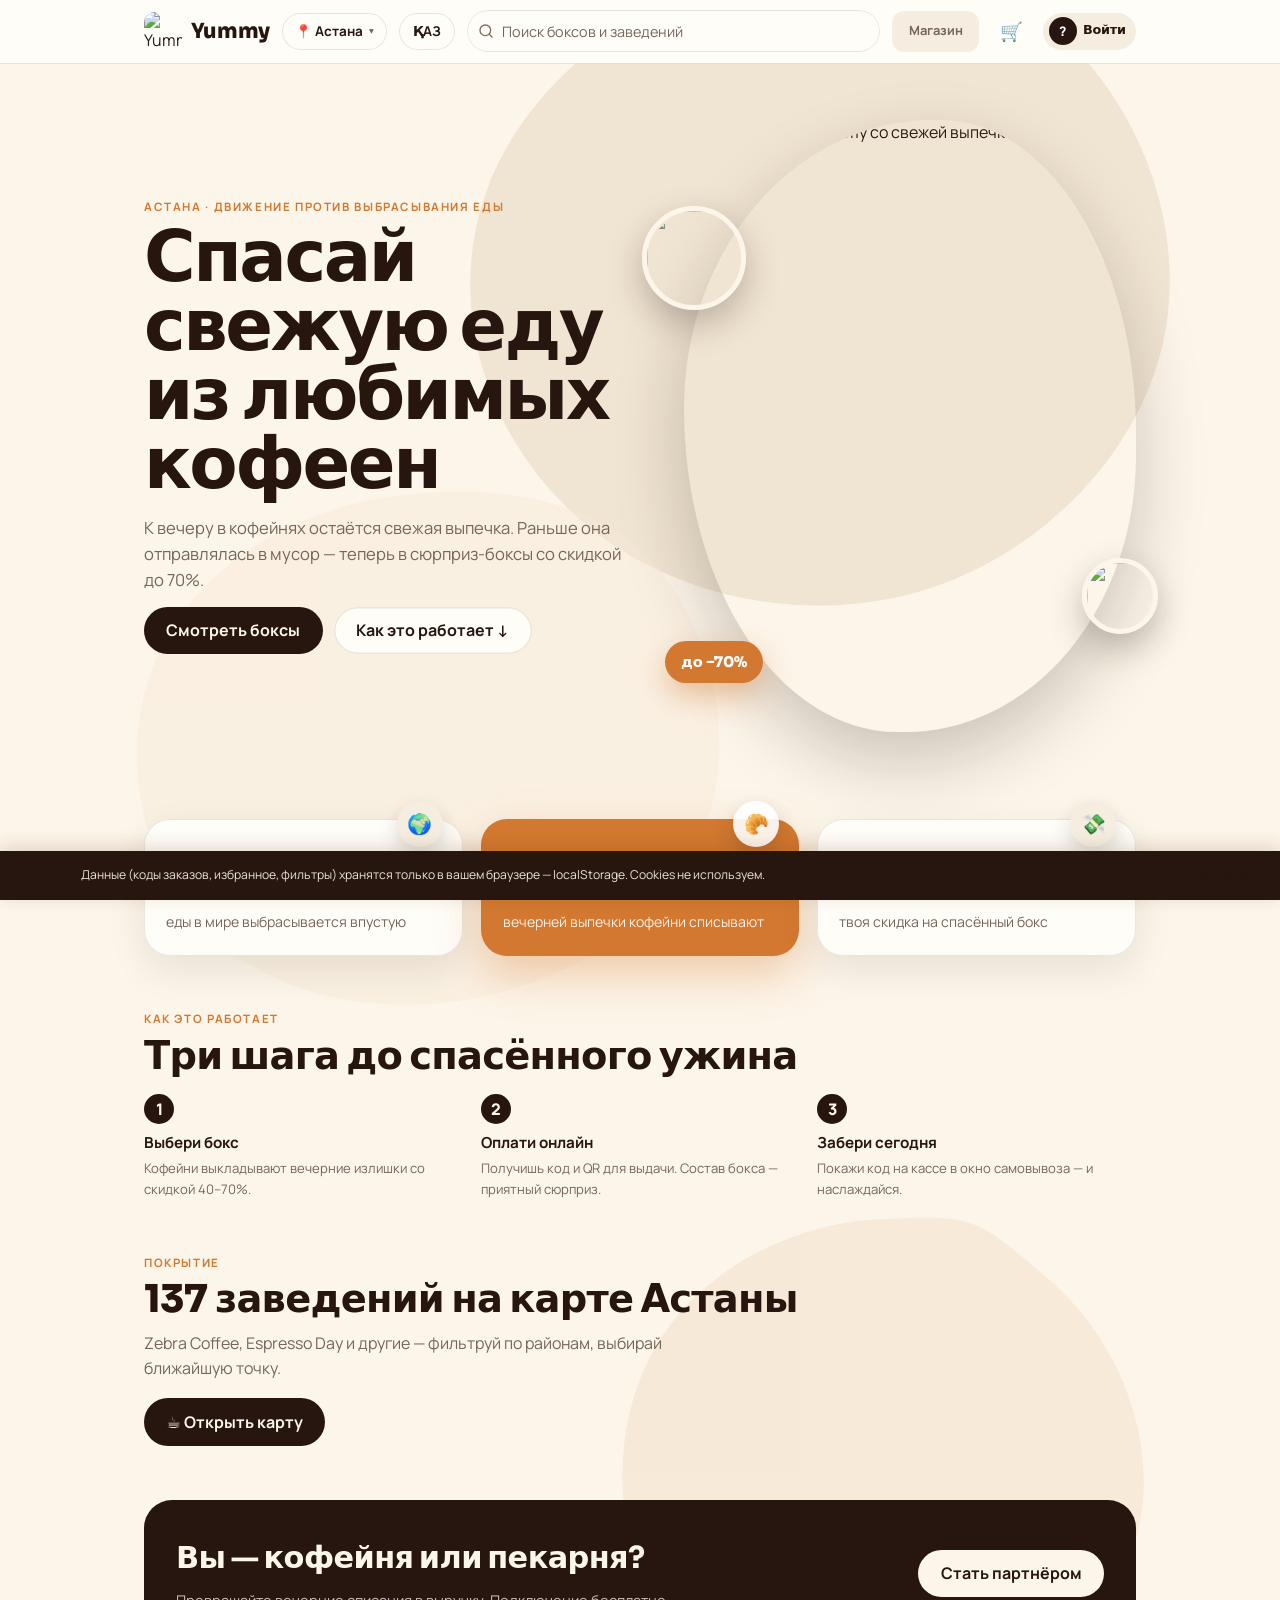
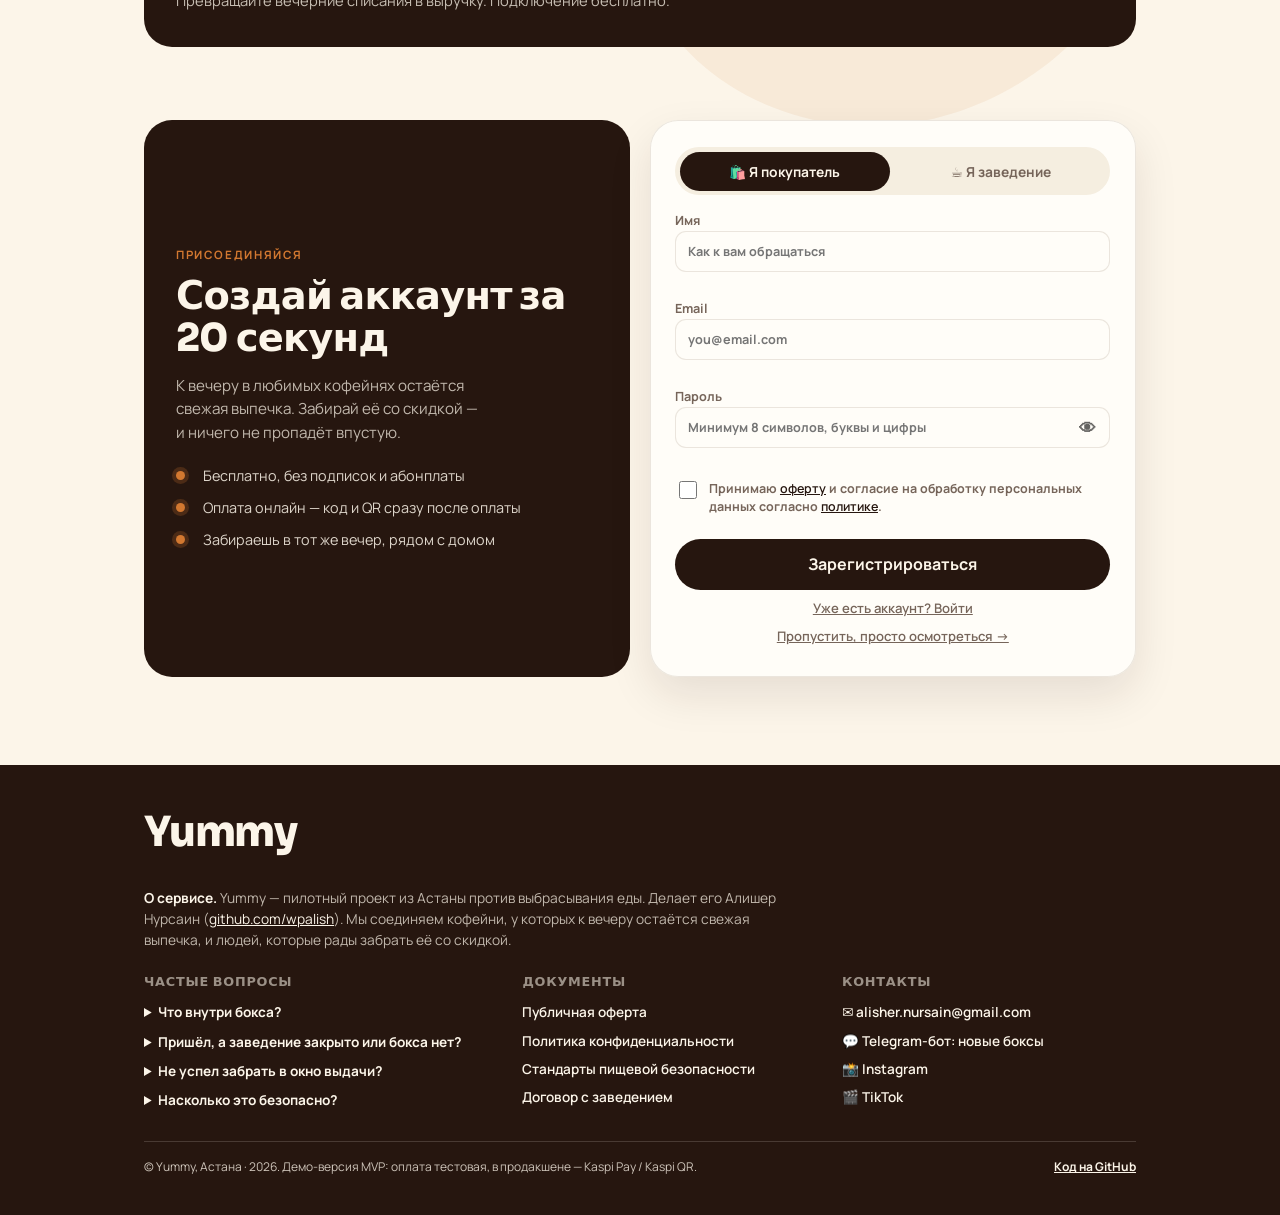
==== commit d4e3f274: "feat(landing): анимация фоновых форм и фото-чипов По просьбе владельца — «хочу чтобы анимировалось»." ====
--- a/app/static/index.html
+++ b/app/static/index.html
@@ -155,6 +155,8 @@
   .mpop-wrap .leaflet-popup-content-wrapper{border-radius:18px;padding:0;overflow:hidden;
     box-shadow:0 18px 44px oklch(22% .03 45/.28);}
   .mpop-wrap .leaflet-popup-content{margin:0;width:auto!important;}
+  /* Явная ширина: иначе Leaflet меряет попап ДО загрузки фото и схлопывает его */
+  .mpop{width:250px;}
   .mpop img{width:100%;height:112px;object-fit:cover;display:block;}
   .mpop-b{padding:.7rem .8rem .8rem;font-family:inherit;}
   .mpop-b b{font-size:.95rem;color:var(--ink);font-family:var(--font-h);}
@@ -168,6 +170,9 @@
     color:var(--on-ink);cursor:pointer;font-family:inherit;font-size:.85rem;}
   .mpop-cta:hover{background:var(--yellow-h);}
   .mpop-b .n{font-size:.72rem;color:var(--txt2);text-align:center;margin-top:.35rem;}
+  /* честная пометка: точка из 2ГИС ещё не партнёр, боксов и цен у неё нет */
+  .mpop-b .vnote{font-size:.72rem;color:var(--txt2);background:var(--cream);border-radius:9px;
+    padding:.35rem .5rem;margin:0 0 .5rem;}
   .mpop-b a{display:block;text-align:center;margin-top:.4rem;font-size:.74rem;font-weight:700;}
   /* Строка бокса в сайдбаре: фото, название, заведение, цена */
   .mrow{display:flex;gap:.7rem;align-items:center;background:var(--card);border-radius:16px;padding:.55rem;
@@ -325,7 +330,14 @@
   .chainf button.on{color:var(--brown);}
   .chainf button.on .ring{box-shadow:0 0 0 3px var(--card),0 0 0 6px var(--orange,#EE7B4D),0 4px 12px rgba(101,54,36,.28);}
   .chainf button:hover .ring{transform:translateY(-2px);}
-  #vmap{height:420px;border-radius:16px;box-shadow:0 0 0 1px var(--border) inset;z-index:1;}
+  #vmap{height:100%;min-height:380px;border-radius:20px;box-shadow:0 0 0 1px var(--border) inset;z-index:1;}
+  /* Пин-метка с логотипом сети (как в референсе) вместо мелкой точки */
+  .vpin{display:grid;place-items:center;width:38px;height:38px;border-radius:50% 50% 50% 4px;
+    transform:rotate(-45deg);background:var(--ink);box-shadow:0 6px 16px oklch(22% .03 45/.35);
+    border:2px solid #fff;}
+  .vpin img,.vpin span{transform:rotate(45deg);}
+  .vpin img{width:22px;height:22px;border-radius:50%;object-fit:contain;background:#fff;padding:2px;}
+  .vpin span{font-size:1rem;line-height:1;}
   .venues{display:grid;grid-template-columns:repeat(auto-fill,minmax(300px,1fr));gap:1.1rem;}
   @media(max-width:640px){ .venues{grid-template-columns:1fr;} }
   /* фото-карточка заведения: снимок + тёмная панель снизу */
@@ -383,6 +395,26 @@
   .deco .b2{top:26rem;left:44vw;width:44rem;opacity:.4;}
   .deco .b3{top:74rem;right:46vw;width:40rem;opacity:.32;}
   @media(max-width:760px){ .deco{display:none;} }
+
+  /* Живой фон: медленный дрейф форм и фото-чипов. Только transform — работа
+     на композиторе, без скролл-обработчиков (правило про CWV и scroll churn). */
+  @keyframes ymFloat{
+    0%,100%{transform:translate3d(0,0,0) rotate(0deg);}
+    50%    {transform:translate3d(0,-20px,0) rotate(2.2deg);}
+  }
+  @keyframes ymFloatAlt{
+    0%,100%{transform:translate3d(0,0,0) rotate(0deg);}
+    50%    {transform:translate3d(10px,14px,0) rotate(-2deg);}
+  }
+  .deco svg{animation:ymFloat 19s ease-in-out infinite;will-change:transform;}
+  .deco .b2{animation:ymFloatAlt 27s ease-in-out infinite;animation-delay:-7s;}
+  .deco .b3{animation:ymFloat 33s ease-in-out infinite;animation-delay:-14s;}
+  .lh-chip.c1{animation:ymFloat 9s ease-in-out infinite;will-change:transform;}
+  .lh-chip.c2{animation:ymFloatAlt 12s ease-in-out infinite;animation-delay:-4s;will-change:transform;}
+  .lh-badge{animation:ymFloat 7.5s ease-in-out infinite;animation-delay:-2s;will-change:transform;}
+  @media(prefers-reduced-motion:reduce){
+    .deco svg,.deco .b2,.deco .b3,.lh-chip.c1,.lh-chip.c2,.lh-badge{animation:none;}
+  }
 
   .lh{display:grid;grid-template-columns:1.05fr .95fr;align-items:center;gap:2.5rem;padding:3.6rem 0 3rem;min-height:64vh;}
   .lh-txt{min-width:0;}
@@ -802,7 +834,13 @@
         <h2 id="vTitle">Заведения</h2>
         <div class="viewtgl"><button id="vvList" class="on">Список</button><button id="vvMap">Карта</button></div>
       </div>
-      <div id="vmap" class="hidden"></div>
+      <div class="storesplit hidden" id="venueSplit">
+        <aside class="msidebar" id="vMapList"></aside>
+        <div class="mapwrap">
+          <div id="vmap"></div>
+          <button class="geobtn" id="vGeoBtn">📍 Моё местоположение</button>
+        </div>
+      </div>
       <div class="venues" id="venueList"></div>
     </section>
 
@@ -2233,7 +2271,7 @@
     .concat(dists.map(d=>`<button class="dist${curVDist===d?" on":""}" data-d="${esc(d)}">${esc(d)} · ${pool.filter(v=>v.district===d).length}</button>`)).join("");
   document.querySelectorAll("#vDistricts .dist").forEach(b=>b.onclick=()=>{curVDist=b.dataset.d;loadVenues();});
   renderVenues();
-  if(vmapMode)renderVMap();
+  if(vmapMode){renderVMapList();renderVMap();}
 }
 function venuesFiltered(){
   let vs=ALL_VENUES||[];
@@ -2279,8 +2317,60 @@
   if(curVDist!=="all"){list.style.display="grid";}
   document.querySelectorAll(".vcard").forEach(el=>el.onclick=()=>openVenue(el.dataset.id));
 }
-$("#vvList").onclick=()=>{vmapMode=false;$("#vvList").classList.add("on");$("#vvMap").classList.remove("on");$("#vmap").classList.add("hidden");$("#venueList").classList.remove("hidden");};
-$("#vvMap").onclick=()=>{vmapMode=true;$("#vvMap").classList.add("on");$("#vvList").classList.remove("on");$("#venueList").classList.add("hidden");$("#vmap").classList.remove("hidden");renderVMap();};
+$("#vvList").onclick=()=>{vmapMode=false;$("#vvList").classList.add("on");$("#vvMap").classList.remove("on");
+  $("#venueSplit").classList.add("hidden");$("#venueList").classList.remove("hidden");};
+$("#vvMap").onclick=()=>{vmapMode=true;$("#vvMap").classList.add("on");$("#vvList").classList.remove("on");
+  $("#venueList").classList.add("hidden");$("#venueSplit").classList.remove("hidden");renderVMapList();renderVMap();};
+$("#vGeoBtn").onclick=()=>{ askGeo(); };
+/* расстояние до заведения (координаты у заведения — lat/lon, не lat/lng) */
+function venueDist(v){
+  if(!myPos||v.lat==null||v.lon==null)return null;
+  return distKm(myPos,{lat:v.lat,lng:v.lon});
+}
+function venueDistLabel(v){
+  const d=venueDist(v);
+  return d==null?"":(d<1?Math.round(d*1000)+" м":d.toFixed(1)+" км");
+}
+/* Список заведений рядом с картой; клик по строке наводит карту на точку. */
+function renderVMapList(){
+  const vs=venuesFiltered(), el=$("#vMapList"); if(!el)return;
+  if(!vs.length){el.innerHTML='<p class="empty">Ничего не нашлось.</p>';return;}
+  const sorted=myPos?[...vs].sort((a,b)=>(venueDist(a)??1e9)-(venueDist(b)??1e9)):vs;
+  el.innerHTML=sorted.slice(0,120).map(v=>{
+    const d=venueDistLabel(v);
+    return `<article class="mrow" data-id="${esc(v.id)}">
+      <img src="${venuePhoto(v)}" alt="" loading="lazy" width="56" height="56">
+      <div class="g"><b>${esc(v.chain)}</b>
+        <span class="v">${esc(v.addr)}</span>
+        <div class="p">📍 ${esc(v.district)}${d?" · "+d:""}${v.rating?" · ⭐ "+v.rating:""}</div></div>
+    </article>`;
+  }).join("");
+  el.querySelectorAll(".mrow").forEach(r=>r.onclick=()=>{
+    el.querySelectorAll(".mrow").forEach(x=>x.classList.remove("on"));
+    r.classList.add("on"); focusVenueOnMap(r.dataset.id);
+  });
+}
+function focusVenueOnMap(id){
+  if(!vmapObj||!vmapObj._byId)return;
+  const mk=vmapObj._byId[id]; if(!mk)return;
+  vmapObj.setView(mk.getLatLng(),16,{animate:true}); mk.openPopup();
+}
+/* Карточка заведения в попапе. Честно: это точки из 2ГИС, они ещё НЕ партнёры —
+   цен и брони у них нет, поэтому CTA — «позвать заведение», а не «Забронировать». */
+function venuePopupHtml(v){
+  const m=CHAIN_META[v.chain]||{};
+  const d=venueDistLabel(v);
+  return `<div class="mpop">
+    <img src="${venuePhoto(v)}" alt="" loading="lazy">
+    <div class="mpop-b">
+      <b>${esc(v.chain)}</b>
+      <div class="s">${esc(v.addr)}</div>
+      <div class="m">${v.rating?`⭐ ${v.rating}${v.reviews?` (${v.reviews}+)`:""} · `:""}${esc(v.district)}${d?" · "+d:""}</div>
+      <div class="vnote">Заведение ещё не в Yummy — боксов пока нет</div>
+      <button class="mpop-cta" data-act="callVenue" data-a1="${esc(v.id)}">📣 Хочу боксы отсюда</button>
+      <a href="https://2gis.kz/astana/firm/${esc(v.id)}" target="_blank" rel="noopener">🗺 Открыть в 2ГИС</a>
+    </div></div>`;
+}
 function renderVMap(){
   const vs=venuesFiltered();
   if(!vmapObj){
@@ -2289,12 +2379,22 @@
   }
   setTimeout(()=>vmapObj.invalidateSize(),80);
   if(vmapObj._mk)vmapObj._mk.forEach(m=>m.remove());
+  vmapObj._byId={};
   vmapObj._mk=vs.map(v=>{
-    const color=(CHAIN_META[v.chain]&&CHAIN_META[v.chain].color)||"#6F4E37";
-    const mk=L.circleMarker([v.lat,v.lon],{radius:6,fillColor:color,color:"#fff",weight:1.5,fillOpacity:.9}).addTo(vmapObj);
-    mk.bindPopup(`<b>${esc(v.chain)}</b><br>${esc(v.addr)}<br>${esc(v.district)}${v.rating?" · ⭐ "+v.rating:""}<br><button data-act="openVenue" data-a1="${v.id}" style="margin-top:6px;width:100%;background:oklch(22% .03 45);border:0;padding:7px;border-radius:999px;font-weight:700;color:oklch(97% .018 82);cursor:pointer">Подробнее</button>`);
+    const m=CHAIN_META[v.chain]||{};
+    const inner=m.logo?`<img src="${m.logo}" alt="">`:`<span>${m.ic||"☕"}</span>`;
+    const icon=L.divIcon({html:`<div class="vpin">${inner}</div>`,className:"",
+                          iconSize:[38,38],iconAnchor:[19,38],popupAnchor:[0,-34]});
+    const mk=L.marker([v.lat,v.lon],{icon,title:v.chain}).addTo(vmapObj)
+      .bindPopup(venuePopupHtml(v),{minWidth:250,maxWidth:270,className:"mpop-wrap"});
+    vmapObj._byId[v.id]=mk;
     return mk;
   });
+  if(myPos){
+    if(vmapObj._me)vmapObj._me.remove();
+    vmapObj._me=L.circleMarker([myPos.lat,myPos.lng],
+      {radius:8,fillColor:"#2C7BE5",color:"#fff",weight:3,fillOpacity:1}).addTo(vmapObj).bindPopup("Вы здесь");
+  }
   if(vs.length){const g=L.featureGroup(vmapObj._mk); try{vmapObj.fitBounds(g.getBounds().pad(0.1));}catch(e){}}
 }
 const CAT_EMO={sweet:"🍩",bakery:"🥐",mixed:"🧺",snack:"🥪"};
@@ -2785,7 +2885,12 @@
   try{
     const base=(typeof API_BASE!=="undefined"?API_BASE:"");
     const r=await fetch(base+url,{headers:a&&a.token?{"Authorization":"Bearer "+a.token}:{}});
-    if(!r.ok)throw new Error(r.status===401||r.status===403?"Нет доступа":"Не удалось выгрузить");
+    if(!r.ok){
+      // сервер шлёт понятный detail (напр. «Для админа обязательна 2FA…») —
+      // без него кнопка выглядела бы просто сломанной
+      let d;try{d=await r.json();}catch(e){}
+      throw new Error((d&&d.detail)||(r.status===401||r.status===403?"Нет доступа":"Не удалось выгрузить ("+r.status+")"));
+    }
     const blob=await r.blob(), link=document.createElement("a");
     link.href=URL.createObjectURL(blob); link.download=filename;
     document.body.appendChild(link); link.click(); link.remove();
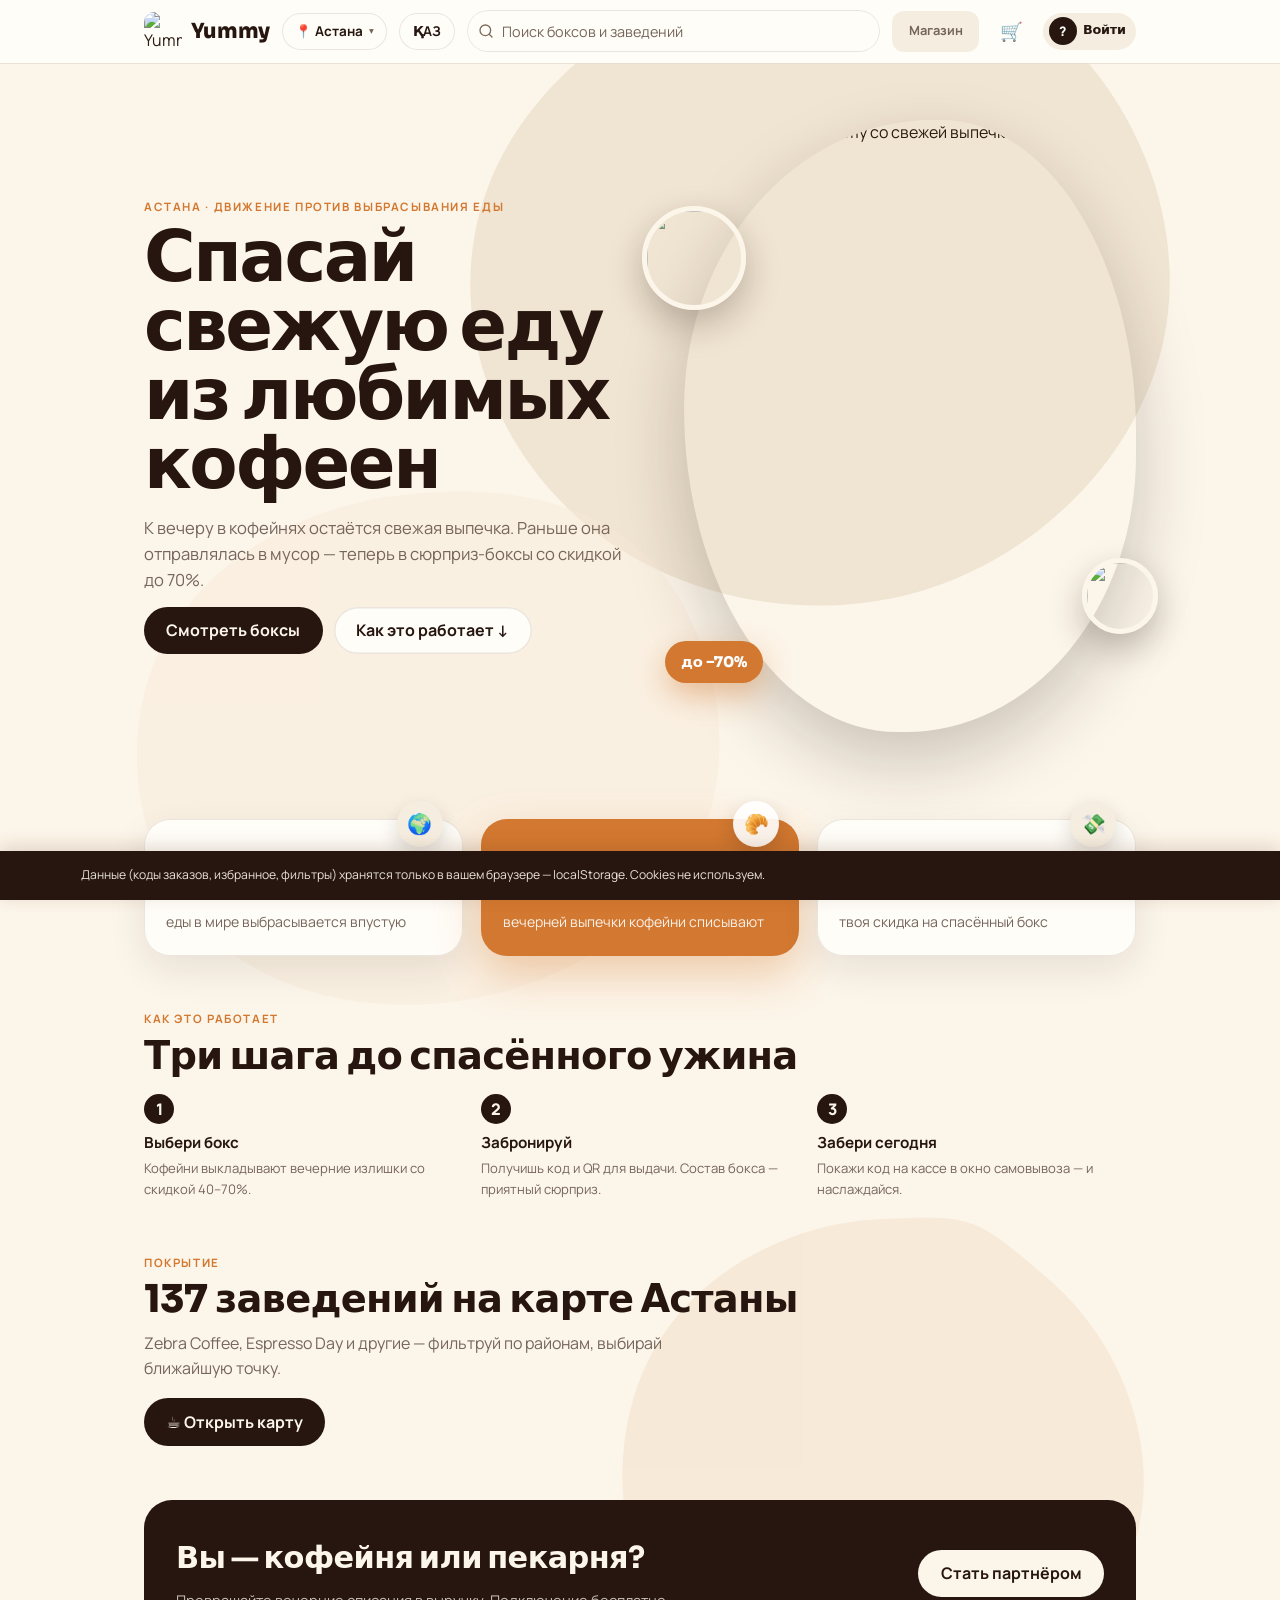
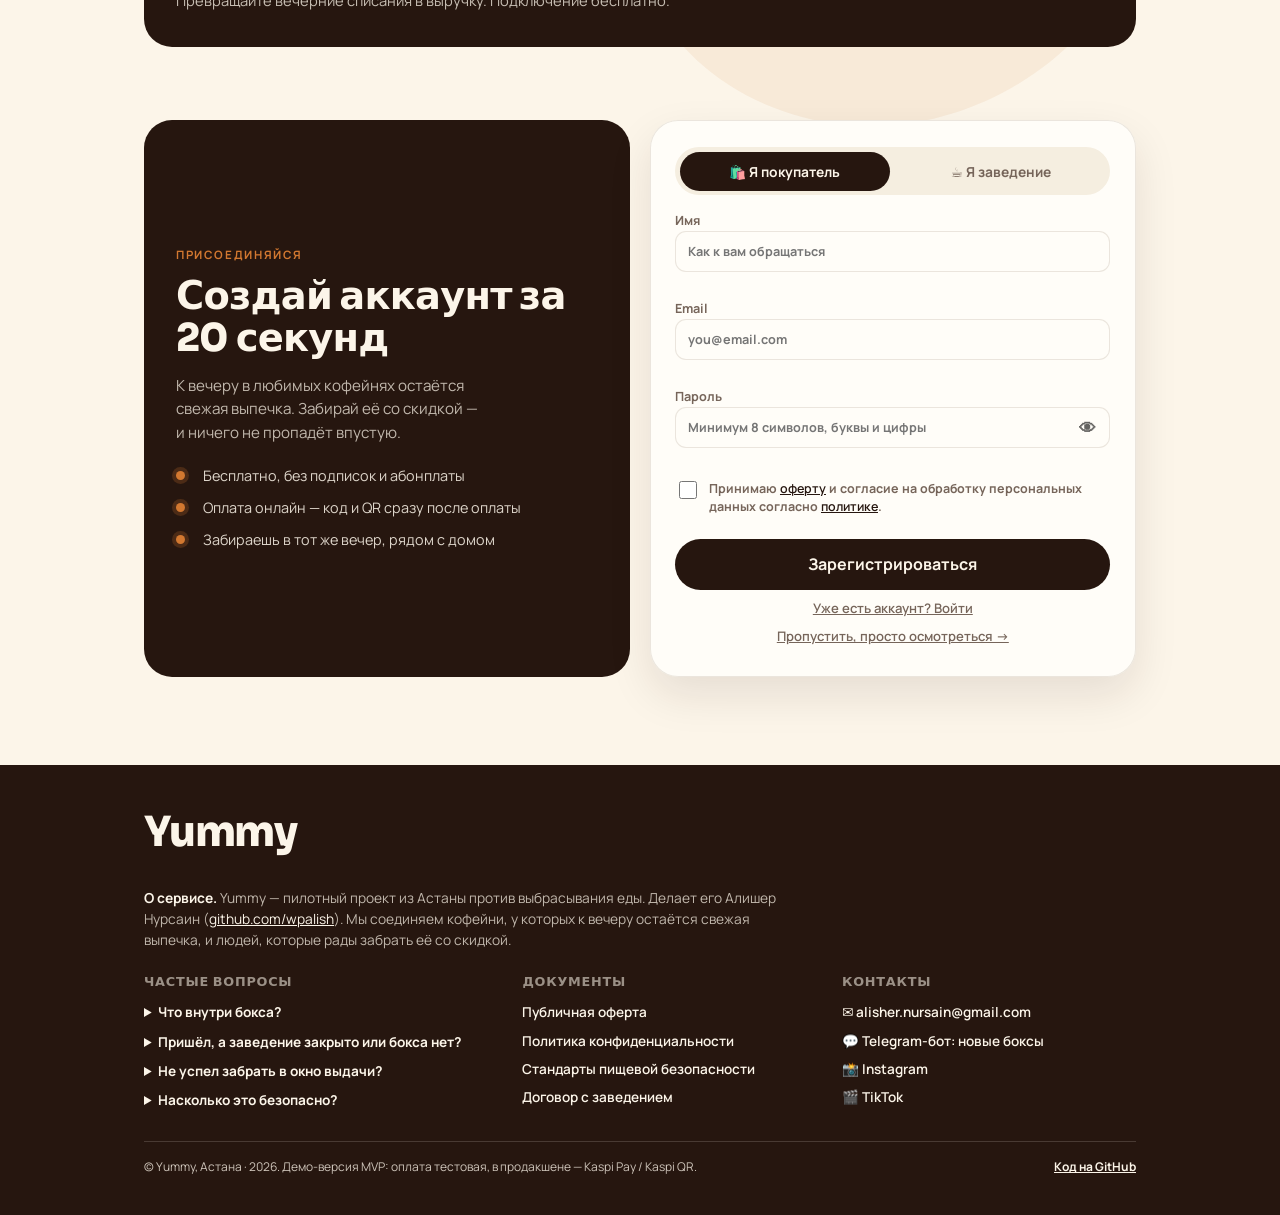
==== commit c8dd639f: "feat(model): убрать комиссию — Yummy зарабатывает на размещении Решение владельца: комиссии с продаж" ====
--- a/app/static/index.html
+++ b/app/static/index.html
@@ -190,6 +190,30 @@
     .msidebar{max-height:none;}
   }
 
+  /* ===== СТРАНИЦА ДЛЯ ЗАВЕДЕНИЙ (?partners) ===== */
+  .fp-hero{display:grid;grid-template-columns:1.05fr .95fr;gap:2.2rem;align-items:center;padding:2.6rem 0 1.4rem;}
+  .fp-hero h1{margin:.3rem 0 0;font-family:var(--font-h);font-size:clamp(2.1rem,4.6vw,3.2rem);
+    font-weight:800;line-height:1.02;letter-spacing:-.03em;color:var(--ink);}
+  .fp-lead{margin:1rem 0 1.5rem;font-size:1.02rem;color:var(--txt2);max-width:44ch;}
+  .fp-hero img{width:100%;aspect-ratio:5/4;object-fit:cover;border-radius:32px;
+    box-shadow:0 26px 60px oklch(22% .03 45/.2);}
+  @media(max-width:860px){ .fp-hero{grid-template-columns:1fr;} }
+  /* Цифры оффера — та же логика, что у стат-карточек лендинга */
+  .fp-num{display:grid;grid-template-columns:repeat(3,1fr);gap:1.1rem;margin:1.6rem 0 0;}
+  @media(max-width:640px){ .fp-num{grid-template-columns:1fr;} }
+  .fp-num div{background:var(--card);border-radius:24px;padding:1.5rem 1.3rem;text-align:center;
+    box-shadow:0 12px 32px oklch(22% .03 45/.08),0 0 0 1px var(--border) inset;}
+  .fp-num b{display:block;font-family:var(--font-h);font-size:2.3rem;font-weight:800;
+    color:var(--ink);letter-spacing:-.03em;}
+  .fp-num span{font-size:.86rem;color:var(--txt2);}
+  .fp-num .hl{background:var(--accent);box-shadow:0 16px 40px oklch(66% .14 55/.32);}
+  .fp-num .hl b{color:#fff;} .fp-num .hl span{color:oklch(100% 0 0/.9);}
+  .fp-faq{margin-top:1rem;display:flex;flex-direction:column;gap:.55rem;}
+  .fp-faq details{background:var(--card);border-radius:18px;padding:1rem 1.2rem;
+    box-shadow:0 0 0 1px var(--border) inset;}
+  .fp-faq summary{cursor:pointer;font-weight:700;color:var(--ink);font-size:.95rem;}
+  .fp-faq p{margin:.6rem 0 0;font-size:.9rem;color:var(--txt2);line-height:1.55;}
+
   /* ===== ОФОРМЛЕНИЕ ЗАКАЗА ===== */
   .ck-back{background:0;border:0;color:var(--txt2);font-weight:700;font-size:.84rem;padding:.4rem 0;margin-top:1rem;}
   .ck-back:hover{color:var(--ink);}
@@ -288,6 +312,11 @@
   .boxc .price b{font-size:1.35rem;color:var(--ink);font-family:var(--font-h);letter-spacing:-.02em;}
   .boxc .price s{font-size:.82rem;color:var(--txt2);}
   .empty{grid-column:1/-1;color:var(--txt2);text-align:center;padding:2.2rem 1rem;font-size:.92rem;}
+  /* Пустой каталог до первого партнёра — не «ошибка», а состояние запуска. */
+  .ecat{display:flex;flex-direction:column;align-items:center;gap:.55rem;padding:3rem 1.2rem;}
+  .ecat-t{font-family:var(--font-h);font-size:clamp(1.15rem,1rem+1.1vw,1.6rem);color:var(--txt);margin:0;}
+  .ecat-s{max-width:32ch;margin:0 0 .5rem;line-height:1.5;}
+  .ecat .btn{min-width:min(20rem,88%);text-decoration:none;}
 
   /* skeleton */
   .sk{border-radius:16px;overflow:hidden;background:var(--card);box-shadow:0 0 0 1px var(--border) inset;}
@@ -699,7 +728,7 @@
         <h2>Три шага до спасённого ужина</h2>
         <div class="hiw-grid" style="margin-top:1.1rem">
           <div class="hiw-step"><span class="n">1</span><b>Выбери бокс</b><p>Кофейни выкладывают вечерние излишки со скидкой 40–70%.</p></div>
-          <div class="hiw-step"><span class="n">2</span><b>Оплати онлайн</b><p>Получишь код и QR для выдачи. Состав бокса — приятный сюрприз.</p></div>
+          <div class="hiw-step"><span class="n">2</span><b>Забронируй</b><p>Получишь код и QR для выдачи. Состав бокса — приятный сюрприз.</p></div>
           <div class="hiw-step"><span class="n">3</span><b>Забери сегодня</b><p>Покажи код на кассе в окно самовывоза — и наслаждайся.</p></div>
         </div>
       </div>
@@ -791,7 +820,7 @@
         <h2>Как это работает</h2>
         <div class="hiw-grid">
           <div class="hiw-step"><span class="n">1</span><b>Выбери бокс</b><p>Кофейни выкладывают вечерние излишки со скидкой 40–70%.</p></div>
-          <div class="hiw-step"><span class="n">2</span><b>Оплати онлайн</b><p>Получишь код и QR для выдачи. Состав бокса — приятный сюрприз.</p></div>
+          <div class="hiw-step"><span class="n">2</span><b>Забронируй</b><p>Получишь код и QR для выдачи. Состав бокса — приятный сюрприз.</p></div>
           <div class="hiw-step"><span class="n">3</span><b>Забери сегодня</b><p>Покажи код на кассе в окно самовывоза — и наслаждайся.</p></div>
         </div>
       </div>
@@ -800,6 +829,70 @@
         <a class="cta" href="mailto:alisher.nursain@gmail.com?subject=Yummy%3A%20предлагаю%20заведение">Предложить заведение</a>
       </div>
       <div id="myorders" style="margin-top:1.8rem"></div>
+    </section>
+
+    <!-- ===================== ДЛЯ ЗАВЕДЕНИЙ (ссылка ?partners) ===================== -->
+    <section id="view-forpartners" class="hidden">
+      <div class="fp-hero">
+        <div>
+          <span class="caption">Кофейням и пекарням Астаны</span>
+          <!-- без <br>: i18n переводит каждый текстовый узел отдельно -->
+          <h1>Вечерние списания превращаем в выручку</h1>
+          <p class="fp-lead">Всё, что не продалось к вечеру, вы сейчас выбрасываете в ноль.
+            Мы продаём это сюрприз-боксом со скидкой — вы возвращаете часть денег
+            и получаете гостя, который иначе бы не зашёл.</p>
+          <button class="cta" data-act="fpApply">Оставить заявку</button>
+        </div>
+        <img src="/static/img/hero.jpg" alt="Сюрприз-бокс с выпечкой" width="640" height="512" loading="lazy">
+      </div>
+
+      <div class="fp-num">
+        <div><b>0%</b><span>комиссии — выручка ваша целиком</span></div>
+        <div class="hl"><b>0 ₸</b><span>пока не приводим гостей</span></div>
+        <div><b>1 мин</b><span>выставить бокс с телефона</span></div>
+      </div>
+
+      <div class="l-sec">
+        <span class="caption">Как это работает</span>
+        <h2>Три действия, всё с телефона</h2>
+        <div class="hiw-grid" style="margin-top:1.1rem">
+          <div class="hiw-step"><span class="n">1</span><b>Вечером выставляете бокс</b>
+            <p>Указываете, сколько боксов и до скольки забрать. Состав — на ваше усмотрение, это сюрприз.</p></div>
+          <div class="hiw-step"><span class="n">2</span><b>Покупатель платит онлайн</b>
+            <p>Деньги списываются сразу. Не пришёл забрать — деньги остаются у вас.</p></div>
+          <div class="hiw-step"><span class="n">3</span><b>Выдаёте по коду</b>
+            <p>Гость показывает код или QR на кассе. Кассир сканирует — всё.</p></div>
+        </div>
+      </div>
+
+      <div class="l-sec">
+        <span class="caption">Частые вопросы</span>
+        <h2>Что обычно спрашивают</h2>
+        <div class="fp-faq">
+          <details><summary>Это не уронит наш бренд?</summary>
+            <p>В боксе только сегодняшняя продукция, забрать нужно до закрытия. Формат «спасение еды» —
+            мировая практика (Too Good To Go работает в 19 странах). Гости воспринимают это как заботу
+            об экологии, а не как уценку.</p></details>
+          <details><summary>Сколько это стоит?</summary>
+            <p>Комиссии нет вообще: деньги за бокс ваши целиком, мы к ним не прикасаемся.
+            Платите только за размещение бренда, помесячно за точку — и только после того,
+            как мы начнём реально приводить гостей. Пока их меньше 50 в месяц, размещение
+            бесплатное. Чем больше точек, тем дешевле точка.</p></details>
+          <details><summary>А если покупатель не придёт?</summary>
+            <p>Бокс просто вернётся в продажу — вы ничего не теряете, товар всё равно списался бы.
+            Бронь снимается автоматически, следить не нужно.</p></details>
+          <details><summary>Сколько времени это отнимает?</summary>
+            <p>Выставить бокс — минута с телефона. Выдать — отсканировать код на кассе. Больше ничего.</p></details>
+          <details><summary>Мы почти ничего не списываем</summary>
+            <p>Даже 5–6 позиций к закрытию — это уже бокс. Начните с одного в день, посмотрите на спрос.</p></details>
+        </div>
+      </div>
+
+      <div class="l-band">
+        <div><h2>Попробуем на одной точке?</h2>
+          <p>Неделя без обязательств. Не пойдёт — отключаетесь в один клик.</p></div>
+        <button class="cta light" data-act="fpApply">Оставить заявку</button>
+      </div>
     </section>
 
     <!-- ===================== ОФОРМЛЕНИЕ ЗАКАЗА ===================== -->
@@ -943,8 +1036,8 @@
         <button class="btn" id="ivCreate" style="margin-top:.5rem">Создать ссылку-приглашение</button>
         <div id="ivResult" style="margin-top:.6rem;font-size:.84rem"></div>
       </div>
-      <div class="cardp"><h3>Платежи и комиссия партнёров</h3>
-        <p class="sub" style="margin:.2rem 0 .6rem">Деньги идут напрямую заведению (его Kaspi). Yummy ведёт учёт комиссии. Реальный Kaspi-приём подключится с мерчант-аккаунтом.</p>
+      <div class="cardp"><h3>Приём платежей у партнёров</h3>
+        <p class="sub" style="margin:.2rem 0 .6rem">Деньги за боксы идут заведению напрямую — Yummy их не принимает и комиссии не берёт. Онлайн-приём подключается мерчант-аккаунтом; без него работает бронь с оплатой на кассе.</p>
         <div id="aPayments" style="font-size:.84rem"></div></div>
       <div class="cardp"><h3>Все заказы</h3><div id="aOrders"></div>
         <button class="btn sec hidden" id="aMoreOrders" style="margin-top:.6rem">Показать ещё</button></div>
@@ -1075,6 +1168,7 @@
   unsaveVenue:     el => unsaveVenue(el.dataset.a1),
   openCheckout:    el => openCheckout(el.dataset.a1),
   checkoutBack:    () => checkoutBack(),
+  fpApply:         () => fpApply(),
   cancelOrder:     el => cancelOrder(el.dataset.a1),
   userRefund:      el => userRefund(el.dataset.a1),
   showCode:        el => showCode(el.dataset.a1),
@@ -1084,7 +1178,6 @@
   delTpl:          el => delTpl(el.dataset.a1),
   connectPay:      el => connectPay(el.dataset.a1),
   activatePay:     el => activatePay(el.dataset.a1),
-  setRate:         el => setRate(el.dataset.a1),
 };
 document.addEventListener("click", ev => {
   const el = ev.target.closest("[data-act]");
@@ -1109,11 +1202,17 @@
 "Смотреть боксы":"Бокстарды қарау","☕ Заведения на карте":"☕ Картадағы мекемелер",
 "Список":"Тізім","Карта":"Карта","Все районы":"Барлық аудандар",
 "⚡ Забрать сейчас":"⚡ Қазір алу","♥ Любимые":"♥ Таңдаулылар","✕ Сбросить":"✕ Тазарту",
+"💵 Оплата на месте при получении":"💵 Алу кезінде орнында төлеу",
+"Бокс закрепим за вами. Оплатите на кассе, когда придёте забирать.":"Боксты сізге бекітеміз. Алуға келгенде кассада төлеңіз.",
 "Ничего не нашлось. Попробуй другой район или категорию 🌙":"Ештеңе табылмады. Басқа аудан не санатты көріңіз 🌙",
+"Боксов пока нет — подключаем первые заведения.":"Бокстар әзірге жоқ — алғашқы орындарды қосудамыз.",
+"Мы в Астане только запускаемся. Подпишитесь, и вы узнаете о первых боксах раньше всех.":"Біз Астанада енді іске қосылып жатырмыз. Жазылыңыз, алғашқы бокстар туралы бәрінен бұрын білесіз.",
+"💬 Сообщить, когда появятся":"💬 Пайда болғанда хабарлау",
+"📍 Предложить своё любимое место":"📍 Сүйікті орныңызды ұсыну",
 "Сладкий бокс":"Тәтті бокс","Бокс выпечки":"Нан-тоқаш боксы","Микс-бокс":"Микс-бокс","Снек-бокс":"Снек-бокс",
 "Как это работает":"Бұл қалай жұмыс істейді",
 "Выбери бокс":"Боксты таңда","Кофейни выкладывают вечерние излишки со скидкой 40–70%.":"Кофеханалар кешкі артық өнімді 40–70% жеңілдікпен шығарады.",
-"Оплати онлайн":"Онлайн төле","Получишь код и QR для выдачи. Состав бокса — приятный сюрприз.":"Алу үшін код пен QR аласың. Бокстың құрамы — жағымды сюрприз.",
+"Забронируй":"Броньда","Получишь код и QR для выдачи. Состав бокса — приятный сюрприз.":"Алу үшін код пен QR аласың. Бокстың құрамы — жағымды сюрприз.",
 "Забери сегодня":"Бүгін алып кет","Покажи код на кассе в окно самовывоза — и наслаждайся.":"Кассада кодты өзі алып кету уақытында көрсет — ләззат ал.",
 "Цена":"Бағасы","Самовывоз":"Өзі алып кету","Осталось":"Қалғаны","Что обычно внутри:":"Ішінде әдетте:",
 "Ваше имя":"Атыңыз","Имя":"Аты","Телефон":"Телефон","Email":"Email","Пароль":"Құпиясөз",
@@ -1168,7 +1267,7 @@
 "Боксов пока нет.":"Әзірге бокс жоқ.","Броней пока нет.":"Әзірге бронь жоқ.",
 "выручка с боксов":"бокстардан түскен табыс","выкуп (забрали)":"алып кетті","в продаже":"сатылымда",
 "Админ-панель":"Әкімші панелі","Контроль заказов, возвраты, ключевые метрики пилота.":"Тапсырыстарды бақылау, қайтарымдар, пилоттың негізгі метрикалары.",
-"Платежи и комиссия партнёров":"Серіктестердің төлемдері мен комиссиясы","Подключить Kaspi-мерчант":"Kaspi-мерчантты қосу",
+"Приём платежей у партнёров":"Серіктестердегі төлем қабылдау",
 "Активировать приём":"Қабылдауды белсендіру","Ставка комиссии":"Комиссия мөлшерлемесі","Мерчант подключён":"Мерчант қосылды",
 "Приём платежей активен ✓":"Төлем қабылдау белсенді ✓","Ставка обновлена":"Мөлшерлеме жаңартылды",
 "Бокс зарезервирован на 15 минут":"Бокс 15 минутқа резервте","Оплата зачисляется напрямую заведению. QR откроется после оплаты.":"Төлем тікелей мекемеге түседі. QR төлемнен кейін ашылады.",
@@ -1214,6 +1313,20 @@
 "Превращайте вечерние списания в выручку. Подключение бесплатно.":"Кешкі шығындарды табысқа айналдырыңыз. Қосылу тегін.",
 "Стать партнёром":"Серіктес болу","Присоединяйся":"Қосыл",
 "Создай аккаунт за 20 секунд":"20 секундта аккаунт құр",
+"Кофейням и пекарням Астаны":"Астананың кофеханалары мен наубайханаларына",
+"Вечерние списания превращаем в выручку":"Кешкі шығындарды табысқа айналдырамыз",
+"Оставить заявку":"Өтінім қалдыру","Три действия, всё с телефона":"Үш әрекет, бәрі телефоннан",
+"Что обычно спрашивают":"Әдетте не сұрайды","Это не уронит наш бренд?":"Бұл брендімізге зиян тигізбей ме?",
+"Сколько это стоит?":"Бұл қанша тұрады?","А если покупатель не придёт?":"Ал сатып алушы келмесе ше?",
+"Сколько времени это отнимает?":"Бұл қанша уақыт алады?",
+"Мы почти ничего не списываем":"Біз дерлік ештеңе шығынға жазбаймыз",
+"Попробуем на одной точке?":"Бір нүктеде байқап көрейік пе?",
+"Вечером выставляете бокс":"Кешке боксты шығарасыз","Покупатель платит онлайн":"Сатып алушы онлайн төлейді",
+"Выдаёте по коду":"Код бойынша бересіз","Заявка на подключение":"Қосылуға өтінім",
+"Название заведения":"Мекеме атауы","Телефон или WhatsApp":"Телефон немесе WhatsApp",
+"комиссия, и только с проданного":"комиссия, тек сатылғаннан",
+"подключение и абонплата":"қосылу және абоненттік төлем",
+"выставить бокс с телефона":"телефоннан бокс шығару",
 "Оформление заказа":"Тапсырысты рәсімдеу","← Назад к боксам":"← Бокстарға оралу",
 "Способ оплаты":"Төлем тәсілі","Детали самовывоза":"Өзі алып кету мәліметтері",
 "Время выдачи":"Беру уақыты","Ваши контакты":"Сіздің байланыстарыңыз","Ваш заказ":"Сіздің тапсырысыңыз",
@@ -1407,7 +1520,8 @@
     document.body.classList.toggle("on-landing",v==="landing");
     roleBtns.forEach(x=>x.classList.toggle("on",x.dataset.role===v));
     navBtns.forEach(x=>x.classList.toggle("on",x.dataset.nav===v));
-    ["landing","store","venues","partner","admin","account","checkout"].forEach(s=>$("#view-"+s).classList.toggle("hidden",s!==v));
+    ["landing","store","venues","partner","admin","account","checkout","forpartners"]
+      .forEach(s=>$("#view-"+s).classList.toggle("hidden",s!==v));
     if(v==="store")loadStore(); if(v==="venues")loadVenues(); if(v==="partner")loadPartner(); if(v==="admin")loadAdmin();
     if(v==="account")loadAccount();
     window.scrollTo({top:0});
@@ -1859,6 +1973,36 @@
         Смена пароля, выгрузка данных и удаление аккаунта — в меню профиля справа вверху.</p>
     </div>`;
 }
+/* ============ СТРАНИЦА ДЛЯ ЗАВЕДЕНИЙ ============ */
+/* Отдельный вид с прямой ссылкой ?partners — чтобы кидать её в WhatsApp/директ
+   при холодных контактах вместо объяснений текстом. */
+
+/* Заявка: собираем данные и отдаём пользователю выбор канала. Своего эндпоинта
+   для заявок нет — не выдумываем несуществующую отправку, а честно открываем
+   почту/телеграм с уже заполненным текстом. */
+window.fpApply=()=>{
+  showModal(`<div class="mc">
+    <h3>Заявка на подключение</h3>
+    <p class="sub" style="margin:.1rem 0 .8rem">Заполните — и мы свяжемся в течение дня.</p>
+    <label>Название заведения <input id="fpName" placeholder="Напр.: Бриошь" autocomplete="organization" /></label>
+    <label>Адрес <input id="fpAddr" placeholder="Улица, дом" /></label>
+    <label>Телефон или WhatsApp <input id="fpPhone" placeholder="+7 7XX XXX XX XX" autocomplete="tel" /></label>
+    <span class="ferr" id="fpErr"></span>
+    <button class="btn" id="fpSend" style="margin-top:.6rem">✉️ Отправить на почту</button>
+    <a class="btn sec" id="fpTg" style="display:block;text-decoration:none;margin-top:.5rem"
+       href="https://t.me/yummy_astana_bot" target="_blank" rel="noopener">💬 Написать в Telegram</a>
+    <button class="btn sec" data-act="closeModal" style="margin-top:.5rem">Закрыть</button>
+  </div>`);
+  $("#fpSend").onclick=()=>{
+    const n=$("#fpName").value.trim(), a=$("#fpAddr").value.trim(), p=$("#fpPhone").value.trim();
+    if(!n||!p){ $("#fpErr").textContent="Укажите название и контакт"; return; }
+    const body=`Заведение: ${n}\nАдрес: ${a}\nКонтакт: ${p}\n`;
+    location.href="mailto:alisher.nursain@gmail.com"
+      +"?subject="+encodeURIComponent("Заявка на подключение к Yummy")
+      +"&body="+encodeURIComponent(body);
+    closeModal(); toast("Открываем почту — отправьте письмо 💌");
+  };
+};
 /* ============ ЛЕНДИНГ: инлайн-регистрация + reveal-анимации ============ */
 window.openLogin=()=>{$("#onboard").className="onb";loginForm();};
 window.__landRole="buyer";
@@ -1980,10 +2124,24 @@
   bs.sort((a,b)=>Date.parse(a.pickup_to)-Date.parse(b.pickup_to));
   return bs;
 }
+// Честная заглушка до первого партнёра. Каждая строка — цельный текстовый узел:
+// локаль переводит узлы по отдельности, разрезанная фраза ломает казахский порядок слов.
+function emptyCatalogHtml(){
+  return `<div class="empty ecat">
+    <p class="ecat-t">Боксов пока нет — подключаем первые заведения.</p>
+    <p class="ecat-s">Мы в Астане только запускаемся. Подпишитесь, и вы узнаете о первых боксах раньше всех.</p>
+    <a class="btn" href="https://t.me/yummy_astana_bot" target="_blank" rel="noopener">💬 Сообщить, когда появятся</a>
+    <button class="btn sec" data-act="viewVenues">📍 Предложить своё любимое место</button>
+  </div>`;
+}
 function renderBoxes(){
   const bs=sortBoxes(filtered());
   $("#listTitle").textContent=bs.length?`Боксы рядом (${bs.length})`:"Боксы рядом";
-  $("#boxes").innerHTML=bs.length?bs.map(boxCard).join(""):'<p class="empty">Ничего не нашлось. Попробуй другой район или категорию 🌙</p>';
+  // Пустой каталог и промах фильтра — разные вещи. Пока не подключено ни одно
+  // заведение, совет «попробуй другой район» врёт: боксов нет нигде.
+  $("#boxes").innerHTML = bs.length ? bs.map(boxCard).join("")
+    : (ALL_BOXES.length ? '<p class="empty">Ничего не нашлось. Попробуй другой район или категорию 🌙</p>'
+                        : emptyCatalogHtml());
   document.querySelectorAll(".boxc").forEach(el=>el.onclick=()=>openBox(el.dataset.id));
 }
 const IMG={sweet:"sweet.jpg",bakery:"bakery.jpg",mixed:"mixed.jpg",snack:"snack.jpg"};
@@ -2154,13 +2312,16 @@
       <div class="ckc">
         <h3>Способ оплаты</h3>
         <div class="paym">
-          ${APIPAY?`<label><input type="radio" name="paym" value="kaspi" checked>
+          ${b.pay_on_pickup?`<label><input type="radio" name="paym" value="pickup" checked>
+            <span class="pay-l">💵 Оплата на месте при получении</span></label>`
+          :APIPAY?`<label><input type="radio" name="paym" value="kaspi" checked>
             <span class="pay-l"><span class="kaspi">Kaspi</span> Счёт в приложении</span></label>`
           :`<label><input type="radio" name="paym" value="demo" checked>
             <span class="pay-l">🧪 Демо-оплата пилота</span></label>`}
         </div>
         <p style="font-size:.76rem;color:var(--txt2);margin:.7rem 0 0">
-          ${APIPAY?"Счёт придёт в приложение Kaspi на ваш номер — подтвердите оплату там."
+          ${b.pay_on_pickup?"Бокс закрепим за вами. Оплатите на кассе, когда придёте забирать."
+          :APIPAY?"Счёт придёт в приложение Kaspi на ваш номер — подтвердите оплату там."
                   :"Пилот: оплата тестовая, деньги не списываются. В продакшене — Kaspi."}</p>
       </div>
 
@@ -2179,7 +2340,7 @@
         <label>Имя <input id="ckName" placeholder="Как к вам обращаться" autocomplete="name" value="${esc(acc.name||"")}" /></label>
         <label>Телефон <input id="ckPhone" placeholder="+7 7XX XXX XX XX" autocomplete="tel" value="${esc(acc.phone||"")}" /></label>
         <span class="ferr" id="ckErr"></span>
-        <button class="btn" id="ckPay" style="margin-top:.6rem">Оплатить ${money(b.price)}</button>
+        <button class="btn" id="ckPay" style="margin-top:.6rem">${b.pay_on_pickup?`Забронировать за ${money(b.price)}`:`Оплатить ${money(b.price)}`}</button>
       </div>
     </div>
 
@@ -2511,6 +2672,9 @@
     <div class="qr">${res.qr_svg}</div>
     <div class="code">${esc(o.code)}</div>
     <p style="font-size:.84rem;color:var(--txt2);margin:.5rem 0">Покажите код или QR на кассе.<br>Забрать: <b style="color:var(--brown)">${win(o.pickup_from,o.pickup_to)}</b></p>
+    ${/* В режиме apipay заказ без оплаты бывает только у заведения на «оплате при
+         получении» — предупреждаем, что деньги нужны с собой. */""}
+    ${APIPAY&&o.payment_status==="not_required"?`<p style="font-size:.84rem;font-weight:700;color:var(--brown);margin:.1rem 0 .5rem">💵 Оплата на кассе при получении — ${money(o.price)}</p>`:""}
     <p style="font-size:.8rem;color:var(--green);font-weight:700;margin:.3rem 0 .6rem">🌱 Вы спасли ~${ECO_KG} кг еды и предотвратили ~${ECO_CO2} кг CO₂</p>
     <a class="btn sec" style="display:block;text-decoration:none;margin-bottom:.5rem" href="${gisUrl(o.partner_name,o.address)}" target="_blank" rel="noopener">🗺 Маршрут в 2ГИС</a>
     <a class="btn sec" style="display:block;text-decoration:none;margin-bottom:.5rem" href="${tgChannelUrl()||"https://t.me/yummy_astana_bot"}" target="_blank" rel="noopener">🔔 Узнавать о новых боксах в Telegram</a>
@@ -3055,14 +3219,13 @@
     return `<div style="padding:.5rem 0;border-bottom:1px solid var(--line)">
       <div style="display:flex;align-items:center;gap:.5rem;flex-wrap:wrap">
         <b style="flex:1;min-width:120px">${esc(p.name)}</b> ${badge} ${ref}
-        <span style="color:var(--txt2)">комиссия ${rate} · долг ${owed}</span></div>
+        <span style="color:var(--txt2)">${a.owed_minor>0?`⚠️ легаси-долг ${owed}`:"комиссии нет"}</span></div>
       <div style="display:flex;gap:.4rem;flex-wrap:wrap;margin-top:.35rem">
         ${st==="none"?`<button class="linkbtn" data-act="connectPay" data-a1="${p.id}">Подключить Kaspi-мерчант</button>`:""}
         ${(st==="pending"||st==="suspended")?`<button class="linkbtn" data-act="activatePay" data-a1="${p.id}">Активировать приём</button>`:""}
         ${st==="active"?`<button class="linkbtn" data-act="suspendPay" data-a1="${p.id}" style="color:var(--red)">Приостановить</button>`:""}
         ${st!=="none"?`<button class="linkbtn" data-act="rotatePay" data-a1="${p.id}" title="Новый webhook-id; опционально новый реквизит">Ротация</button>`:""}
         ${a.owed_minor>0?`<button class="linkbtn" data-act="makeInvoice" data-a1="${p.id}">Выставить счёт (${money(a.owed_tenge)})</button>`:""}
-        <button class="linkbtn" data-act="setRate" data-a1="${p.id}">Ставка комиссии</button>
       </div></div>`;
   }).join("")+renderInvoices(invs,ps);
 }
@@ -3070,7 +3233,7 @@
   if(!invs.length)return "";
   const pname=Object.fromEntries(ps.map(p=>[p.id,p.name]));
   const st={open:'<span class="tag t-paid">открыт</span>',paid:'<span class="tag t-issued">оплачен</span>',void:'<span class="tag t-expired">аннулирован</span>'};
-  return `<h4 style="margin:.9rem 0 .3rem">Счета за комиссию</h4>`+invs.map(i=>`
+  return `<h4 style="margin:.9rem 0 .3rem">Счета за комиссию (легаси)</h4>`+invs.map(i=>`
     <div class="lrow"><div class="g"><b>${esc(pname[i.partner_id]||i.partner_id)}</b>
       <div style="font-size:.76rem;color:var(--txt2)">${money(Math.floor(i.total_minor/100))} · ${i.entries_count} зак. · ${(i.created_at||"").slice(0,10)}</div></div>
       ${st[i.status]||esc(i.status)}
@@ -3121,36 +3284,20 @@
 };
 window.activatePay=async id=>{if(!confirm("Активировать приём платежей? Партнёр сможет продавать платные боксы."))return;
   try{await post(`/partners/${id}/payment-account/activate`,{});toast("Приём платежей активен ✓");renderPayments();}catch(e){toast(e.message,true);}};
-window.setRate=id=>{
-  showModal(`<div class="mc"><h3>Ставка комиссии</h3>
-    <label>Комиссия, % (0–50)
-      <input id="crPct" type="number" min="0" max="50" step="0.5" value="10" />
-      <span class="ferr" id="crErr"></span></label>
-    <button class="btn" id="crSave" style="margin-top:.6rem">Сохранить</button>
-    <button class="btn sec" data-act="closeModal" style="margin-top:.5rem">Отмена</button></div>`);
-  $("#crSave").onclick=async()=>{
-    const bps=Math.round(parseFloat($("#crPct").value)*100);
-    if(!(bps>=0&&bps<=5000)){$("#crErr").textContent="Допустимо 0–50%";return;}
-    const b=$("#crSave"); b.disabled=true;
-    try{await post(`/partners/${id}/commission-rule`,{rate_bps:bps});
-      closeModal();toast("Ставка обновлена");renderPayments();}
-    catch(e){$("#crErr").textContent=e.message;b.disabled=false;}
-  };
-};
 window.refund=async id=>{try{await post("/admin/refund/"+id);toast("Возврат оформлен");loadAdmin();}catch(e){toast(e.message,true);}};
 
 /* ---- документы (демо-версии) ---- */
 const LEGAL={
  offer:["Публичная оферта",`<p style="color:var(--txt2);font-size:.8rem"><i>Рабочая редакция. Перед публичным применением проверяется юристом РК. Полный текст — в репозитории (/legal/oferta.md).</i></p>
-  <p><b>1. Предмет.</b> Yummy — платформа-агент: соединяет заведения-партнёры и покупателей для продажи сюрприз-боксов из свежих непроданных за день товаров. Продавцом и ответственным за качество является Партнёр.</p>
-  <p><b>2. Заказ и оплата.</b> Покупатель оплачивает бокс онлайн и получает код/QR. Оплата — предоплата брони; средства перечисляются Партнёру за вычетом вознаграждения Сервиса после выдачи.</p>
+  <p><b>1. Предмет.</b> Yummy — информационная витрина: показывает сюрприз-боксы из свежих непроданных за день товаров и позволяет их забронировать. Продавцом выступает Заведение. Yummy не является стороной купли-продажи и не принимает оплату за товар.</p>
+  <p><b>2. Бронь и оплата.</b> Бронь бесплатна. Оплата — напрямую Заведению при получении, по его правилам. Yummy денег покупателя не касается и вознаграждения из них не удерживает.</p>
   <p><b>3. Выдача.</b> По коду/QR в окне самовывоза. Состав бокса — сюрприз; претензии «попался не тот набор» не принимаются, если товар свежий и соответствует категории.</p>
-  <p><b>4. Возвраты.</b> Не забрал в окне — бронь сгорает, предоплата не возвращается (товар был зарезервирован). Партнёр не выдал — полный возврат. Претензия к качеству — рассмотрение до 3 рабочих дней, при подтверждении возврат.</p>
+  <p><b>4. Отмена.</b> Не пришли в окно — бронь сгорает, но вы ничего не теряете: предоплаты нет. Заведение не выдало забронированное — сообщите нам, разберёмся; при систематических срывах отключаем от сервиса. Претензия к качеству решается с Заведением как с продавцом.</p>
   <p><b>5. Ответственность и права.</b> За безопасность еды отвечает Партнёр по законам РК. О пищевой аллергии сообщать Партнёру до получения. Оферта не ограничивает права по Закону РК «О защите прав потребителей».</p>`],
  privacy:["Политика конфиденциальности",`<p style="color:var(--txt2);font-size:.8rem"><i>Составлена с опорой на Закон РК «О персональных данных» № 94-V. Рабочая редакция, /legal/privacy.md.</i></p>
   <p><b>1. Данные.</b> Email, хеш пароля, имя, телефон, история заказов, аудит-лог (IP/время) — для входа, выдачи, возвратов и безопасности. Данные банковских карт и CVV НЕ собираем и НЕ храним — оплата на стороне провайдера.</p>
   <p><b>2. Согласие.</b> При регистрации даётся явное согласие на обработку (ст. 8 № 94-V). Отзыв = удаление аккаунта.</p>
-  <p><b>3. Передача.</b> Заведению — имя и телефон только по оплаченному заказу. Провайдеру — сумма платежа. Третьим лицам не передаём и не продаём.</p>
+  <p><b>3. Передача.</b> Заведению — имя и телефон только по подтверждённой броне. Провайдеру — сумма платежа. Третьим лицам не передаём и не продаём.</p>
   <p><b>4. Защита.</b> Пароли — только солёный хеш (PBKDF2), в открытом виде никогда. Доступ по ролям/токенам.</p>
   <p><b>5. Ваши права (реализованы в приложении).</b> Скачать свои данные · удалить аккаунт (обезличивание PII) · выйти со всех устройств · отозвать согласие.</p>`],
  quality:["Стандарты пищевой безопасности",`<p style="color:var(--txt2);font-size:.8rem"><i>Согласуются с санитарными требованиями РК (ТР ТС 021/2011, СанПиН). /legal/food-safety.md.</i></p>
@@ -3158,12 +3305,12 @@
   <p><b>Хранение и выдача:</b> температурный режим; чистая пищевая упаковка; самовывоз строго день в день; окно самовывоза — в пределах пригодности товара.</p>
   <p><b>Аллергены:</b> состав заранее не публикуется, поэтому по запросу покупателя персонал обязан устно сообщить о наличии основных аллергенов (орехи, глютен, молоко, яйцо).</p>
   <p><b>Ответственность:</b> за качество отвечает заведение по законам РК. Жалоба → проверка → возврат; при повторных нарушениях — отключение партнёра.</p>`],
- agreement:["Договор с заведением",`<p style="color:var(--txt2);font-size:.8rem"><i>Агентский договор-оферта. Рабочая редакция, /legal/partner-agreement.md.</i></p>
-  <p><b>Модель.</b> Yummy — агент: платформа + приём оплаты от имени заведения. Заведение — продавец.</p>
-  <p><b>Вознаграждение и выплаты.</b> Комиссия сервиса __% с выданного заказа (на пилоте — 0%). Выплаты заведению — раз в неделю (по средам) за вычетом комиссии.</p>
+ agreement:["Договор с заведением",`<p style="color:var(--txt2);font-size:.8rem"><i>Договор возмездного размещения. Рабочая редакция, проверяется юристом РК. /legal/partner-agreement.md.</i></p>
+  <p><b>Модель.</b> Yummy — витрина: размещает бренд Заведения и его боксы, приводит гостей. Заведение — продавец. <b>Комиссии с продаж нет:</b> деньги покупателя идут Заведению целиком и напрямую, Сервис их не принимает и не удерживает.</p>
+  <p><b>Стоимость размещения.</b> Ежемесячная плата за каждую точку по тарифной лестнице: чем больше точек, тем дешевле точка. <b>Пока Сервис приводит меньше 50 выданных заказов в месяц на точку — размещение бесплатное.</b> Считаются только фактически выданные по коду заказы; обе стороны видят это число в кабинете. Выплат от Сервиса Заведению не бывает — выручка и так у Заведения.</p>
   <p><b>Обязанности заведения.</b> Свежий товар дня, санитарные нормы РК, выдача по коду/QR в окне, достоверная категория/состав, обученный персонал.</p>
-  <p><b>Обязанности сервиса.</b> Работа платформы, приём оплаты, своевременные выплаты, отчёт по заказам, неразглашение данных.</p>
-  <p><b>Споры.</b> Обоснованная жалоба → возврат + объяснение партнёра. Систематические нарушения → приостановка/прекращение. Расторжение — с уведомлением за 7 дней.</p>`],
+  <p><b>Обязанности сервиса.</b> Работа платформы и витрины, размещение бренда, отчёт по броням и выдачам, неразглашение данных.</p>
+  <p><b>Споры.</b> Обоснованная жалоба гостя → объяснение Заведения и решение вопроса на его стороне (деньги у него). Систематические нарушения → приостановка размещения. Расторжение — с уведомлением за 7 дней, без штрафов.</p>`],
 };
 window.showLegal=k=>{const [t,body]=LEGAL[k];
   showModal(`<div class="mc"><h3>${t}</h3><div class="legal-txt">${body}</div>
@@ -3245,6 +3392,8 @@
   const inv=qs.get("invite"); if(inv)acceptInviteForm(inv);
   // ссылка сброса пароля из письма: ?reset=<токен>
   const rst=qs.get("reset"); if(rst)resetPwForm(rst);
+  // ?partners — страница для заведений: её кидаем в холодных контактах
+  if(qs.has("partners")){ hideOnboarding&&hideOnboarding(); switchView("forpartners"); }
 });
 
 /* ============ ПРИГЛАШЕНИЕ ПЕРСОНАЛА (ссылка от админа) ============ */
